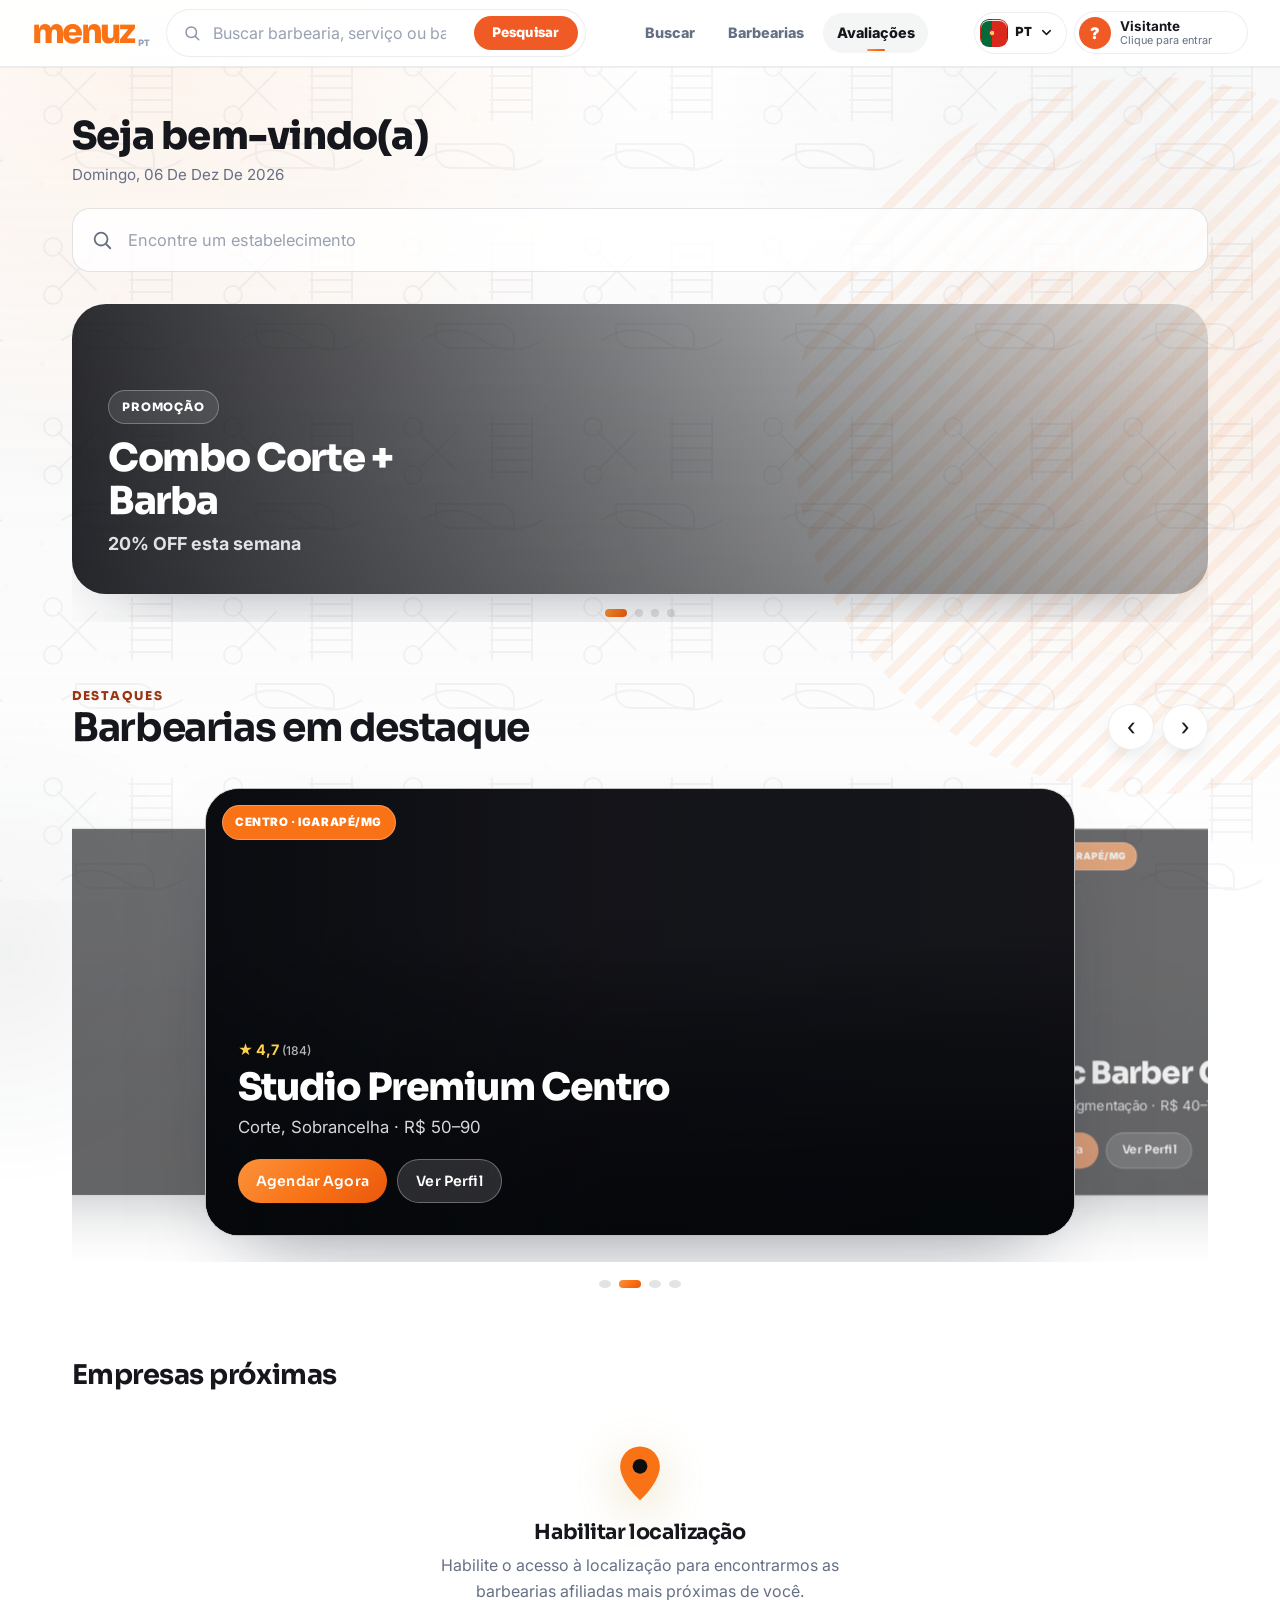
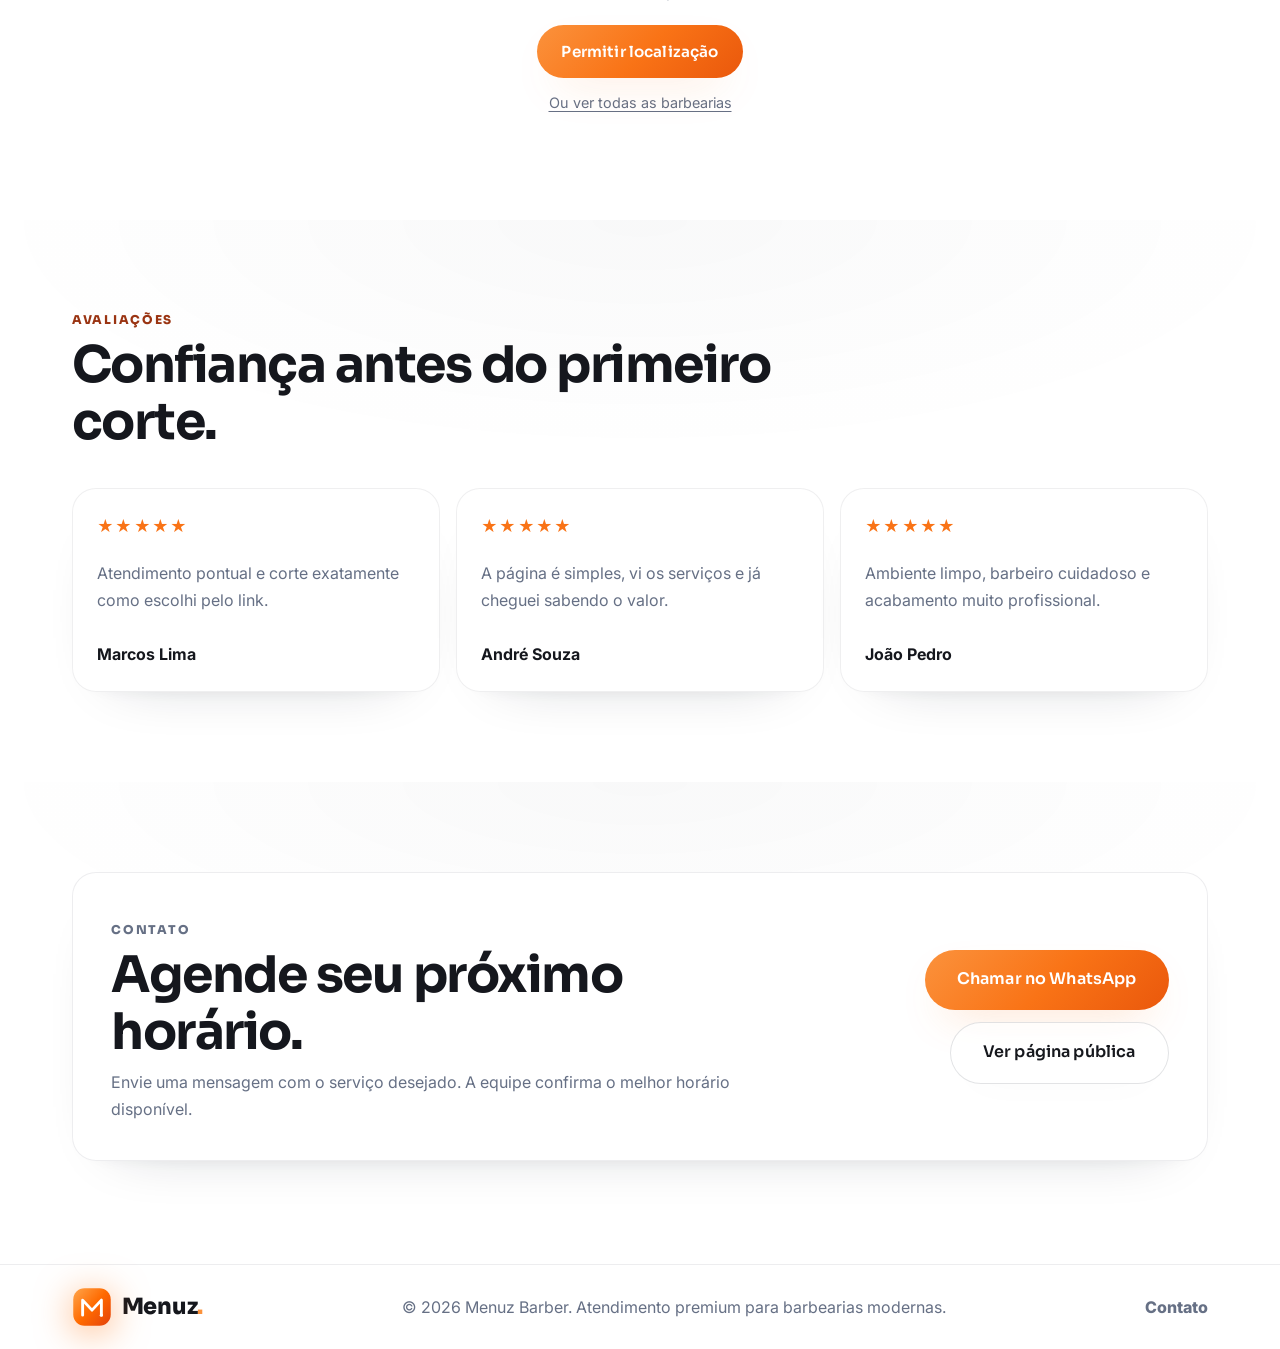
==== index.html @ 0395215e "Remove barber promo slide" ====
<!DOCTYPE html>
<html lang="pt-BR">
<head>
  <meta charset="UTF-8">
  <meta name="viewport" content="width=device-width, initial-scale=1.0">
  <meta name="theme-color" content="#FFFFFF">
  <title>Menuz Barber | Barbearia Premium</title>
  <meta name="description" content="Barbearia premium com agendamento online, serviços masculinos, barbeiros especialistas e atendimento personalizado.">
  <link rel="canonical" href="https://pedrocerqueiracavalcante.github.io/aura-studio-site/">
  <meta property="og:type" content="website">
  <meta property="og:title" content="Menuz Barber | Barbearia Premium">
  <meta property="og:description" content="Agende corte, barba, sobrancelha e pigmentação com uma experiência premium.">
  <meta property="og:image" content="https://pedrocerqueiracavalcante.github.io/aura-studio-site/assets/img/logo.svg">
  <link rel="icon" type="image/svg+xml" href="assets/img/favicon.svg">
  <link rel="apple-touch-icon" href="assets/img/logo.svg">
  <link rel="preconnect" href="https://fonts.googleapis.com">
  <link rel="preconnect" href="https://fonts.gstatic.com" crossorigin>
  <link href="https://fonts.googleapis.com/css2?family=Sora:wght@400;500;600;700;800&family=Inter:wght@400;500;600;700&display=swap" rel="stylesheet">
  <link rel="stylesheet" href="assets/css/styles.css?v=20260728-04">
</head>
<body class="landing-page premium-barber-page">
  <a class="skip-link" href="#main">Ir para o conteúdo</a>

  <header class="site-header premium-header" data-header>
    <div class="container premium-header__inner">
      <a class="ticket-brand" href="#main" aria-label="Menuz">
        <span>menuz</span>
        <small>PT</small>
      </a>

      <form class="ticket-search" role="search" action="encontrar-barbearias.html">
        <label class="sr-only" for="ticketSearch" data-i18n="search.label">Pesquisar</label>
        <svg viewBox="0 0 24 24" aria-hidden="true" focusable="false">
          <path d="m21 21-4.35-4.35"></path>
          <circle cx="11" cy="11" r="7"></circle>
        </svg>
        <input id="ticketSearch" name="q" type="search" placeholder="Buscar barbearia, serviço ou bairro">
        <button type="submit" data-i18n="search.button">Pesquisar</button>
      </form>

      <nav class="nav premium-nav" id="primaryNav" aria-label="Navegação principal">
        <ul class="nav__list">
          <li><a class="nav__link" href="#buscar" data-i18n="app.search">Buscar</a></li>
          <li><a class="nav__link" href="#estabelecimentos">Barbearias</a></li>
          <li><a class="nav__link" href="#avaliacoes" data-i18n="nav.reviews">Avaliações</a></li>
        </ul>
      </nav>

      <div class="premium-header__actions">
        <div class="language-selector" data-language-selector>
          <button class="language-selector__button" type="button" aria-haspopup="true" aria-expanded="false" data-language-trigger data-i18n-aria-label="language.label">
            <span class="language-flag language-flag--pt" data-language-current-flag aria-hidden="true"></span>
            <span class="language-selector__code" data-language-current-code>PT</span>
            <svg viewBox="0 0 20 20" aria-hidden="true" focusable="false">
              <path d="m5 7.5 5 5 5-5"></path>
            </svg>
          </button>
          <div class="language-selector__menu" role="menu" data-language-menu>
            <button type="button" role="menuitemradio" aria-checked="true" data-language-option data-lang="pt">
              <span class="language-flag language-flag--pt" aria-hidden="true"></span>
              <span data-i18n="language.portuguese">Português</span>
            </button>
            <button type="button" role="menuitemradio" aria-checked="false" data-language-option data-lang="en">
              <span class="language-flag language-flag--en" aria-hidden="true"></span>
              <span data-i18n="language.english">English</span>
            </button>
            <button type="button" role="menuitemradio" aria-checked="false" data-language-option data-lang="es">
              <span class="language-flag language-flag--es" aria-hidden="true"></span>
              <span data-i18n="language.spanish">Español</span>
            </button>
            <button type="button" role="menuitemradio" aria-checked="false" data-language-option data-lang="fr">
              <span class="language-flag language-flag--fr" aria-hidden="true"></span>
              <span data-i18n="language.french">Français</span>
            </button>
          </div>
        </div>
        <details class="ticket-user">
          <summary>
            <span class="ticket-help">?</span>
            <span><strong data-i18n="user.guest">Visitante</strong><small data-i18n="user.loginHint">Clique para entrar</small></span>
          </summary>
          <div class="ticket-user__menu">
            <a href="perfil.html">Meu perfil</a>
            <a href="login.html" data-i18n="user.signIn">Entrar</a>
            <a href="login.html?mode=signup" data-i18n="user.signUp">Criar conta</a>
            <a href="barbearia-menuz.html#area" data-i18n="user.schedule">Agendar</a>
          </div>
        </details>
        <button class="nav-toggle" id="navToggle" type="button" aria-label="Abrir menu" aria-expanded="false" aria-controls="primaryNav">
          <span></span><span></span><span></span>
        </button>
      </div>
    </div>
  </header>

  <main id="main">
    <section class="home" id="buscar" aria-labelledby="homeHeroTitle">
      <div class="container">
        <div class="home__welcome" data-reveal>
          <h1 id="homeHeroTitle">Seja bem-vindo(a)</h1>
          <p class="home__date" data-today>—</p>
        </div>

        <form class="home-find" role="search" data-estab-form>
          <svg viewBox="0 0 24 24" aria-hidden="true" focusable="false">
            <path d="m21 21-4.35-4.35"></path>
            <circle cx="11" cy="11" r="7"></circle>
          </svg>
          <label class="sr-only" for="homeSearch">Encontre um estabelecimento</label>
          <input id="homeSearch" name="q" type="search" placeholder="Encontre um estabelecimento" data-estab-search autocomplete="off">
        </form>

        <!-- Carrossel de destaques (auto) -->
        <section class="promo-carousel" data-promo-carousel aria-label="Destaques">
          <ul class="promo-track" data-promo-track>
            <li class="promo-card promo-card--a"><span class="promo-card__tag">Promoção</span><h3>Combo Corte + Barba</h3><p>20% OFF esta semana</p></li>
            <li class="promo-card promo-card--b"><span class="promo-card__tag">Em alta</span><h3>Fades &amp; Undercut</h3><p>Os cortes mais pedidos</p></li>
            <li class="promo-card promo-card--d"><span class="promo-card__tag">Novidade</span><h3>Novas barbearias</h3><p>Recém-chegadas perto de você</p></li>
            <li class="promo-card promo-card--e"><span class="promo-card__tag">Cupom</span><h3>1º corte com desconto</h3><p>Use o app e economize</p></li>
          </ul>
          <div class="promo-dots" data-promo-dots role="tablist" aria-label="Selecionar destaque"></div>
        </section>

        <!-- Carrossel premium de barbearias em destaque (coverflow) -->
        <section class="hs" aria-label="Barbearias em destaque">
          <div class="hs__head">
            <div><p class="premium-eyebrow">Destaques</p><h2>Barbearias em destaque</h2></div>
            <div class="hs__nav">
              <button class="hs-arrow" type="button" data-hs-prev aria-label="Anterior">‹</button>
              <button class="hs-arrow" type="button" data-hs-next aria-label="Próxima">›</button>
            </div>
          </div>
          <div class="hs-stage" data-hs-stage>
            <ul class="hs-track" data-hs-track></ul>
          </div>
          <div class="hs-dots" data-hs-dots role="tablist" aria-label="Selecionar barbearia"></div>
        </section>

        <!-- Empresas próximas + GPS em tempo real -->
        <section class="nearby" id="estabelecimentos" data-nearby aria-labelledby="nearbyTitle">
          <div class="nearby__head" data-reveal>
            <h2 id="nearbyTitle">Empresas próximas</h2>
            <button class="nearby__refresh" type="button" data-geo-enable hidden>Atualizar localização</button>
          </div>

          <!-- Estado inicial: pedir localização -->
          <div class="geo-empty" data-geo-empty>
            <span class="geo-pin" aria-hidden="true">
              <svg viewBox="0 0 24 24" fill="none"><path d="M12 22s7-6.1 7-12a7 7 0 1 0-14 0c0 5.9 7 12 7 12Z" fill="currentColor"/><circle cx="12" cy="10" r="2.6" fill="#0C0E12"/></svg>
            </span>
            <h3>Habilitar localização</h3>
            <p>Habilite o acesso à localização para encontrarmos as barbearias afiliadas mais próximas de você.</p>
            <button class="btn btn--primary" type="button" data-geo-enable>Permitir localização</button>
            <button class="geo-manual" type="button" data-geo-manual>Ou ver todas as barbearias</button>
          </div>

          <!-- Estado carregando (skeleton) -->
          <div class="nearby__grid" data-geo-loading hidden aria-hidden="true">
            <div class="shop-card shop-card--skeleton"></div>
            <div class="shop-card shop-card--skeleton"></div>
            <div class="shop-card shop-card--skeleton"></div>
          </div>

          <!-- Resultados -->
          <div class="nearby__grid" data-geo-results hidden></div>
          <p class="nearby__note" data-geo-note hidden></p>
        </section>
      </div>
    </section>

    <section class="premium-section home-reviews" id="avaliacoes">
      <div class="container">
        <div class="premium-section__head" data-reveal>
          <p class="premium-eyebrow" data-i18n="reviews.eyebrow">Avaliações</p>
          <h2 data-i18n="reviews.title">Confiança antes do primeiro corte.</h2>
        </div>
        <div class="premium-grid premium-grid--three">
          <article class="review-card" data-reveal><span>★★★★★</span><p data-i18n="reviews.card1">Atendimento pontual e corte exatamente como escolhi pelo link.</p><strong>Marcos Lima</strong></article>
          <article class="review-card" data-reveal><span>★★★★★</span><p data-i18n="reviews.card2">A página é simples, vi os serviços e já cheguei sabendo o valor.</p><strong>André Souza</strong></article>
          <article class="review-card" data-reveal><span>★★★★★</span><p data-i18n="reviews.card3">Ambiente limpo, barbeiro cuidadoso e acabamento muito profissional.</p><strong>João Pedro</strong></article>
        </div>
      </div>
    </section>

    <section class="premium-section premium-contact" id="contato">
      <div class="container">
        <div class="contact-panel" data-reveal>
          <div>
            <p class="premium-eyebrow" data-i18n="contact.eyebrow">Contato</p>
            <h2 data-i18n="contact.title">Agende seu próximo horário.</h2>
            <p data-i18n="contact.text">Envie uma mensagem com o serviço desejado. A equipe confirma o melhor horário disponível.</p>
          </div>
          <div class="contact-panel__actions">
            <a class="btn btn--primary btn--lg" href="https://wa.me/5531999999999?text=Olá! Quero agendar um horário na Barbearia Menuz." data-i18n="contact.whatsapp">Chamar no WhatsApp</a>
            <a class="btn btn--ghost btn--lg" href="barbearia-menuz.html" data-i18n="contact.publicPage">Ver página pública</a>
          </div>
        </div>
      </div>
    </section>
  </main>

  <footer class="footer premium-footer">
    <div class="container premium-footer__inner">
      <a class="brand" href="#main" aria-label="Menuz Barber">
        <img class="brand__mark" src="assets/img/logo.svg" alt="" width="40" height="40">
        <span class="brand__name">Menuz<span class="brand__dot">.</span></span>
      </a>
      <p data-i18n="footer.copy">© 2026 Menuz Barber. Atendimento premium para barbearias modernas.</p>
      <div class="premium-footer__links">
        <a href="#contato" data-i18n="nav.contact">Contato</a>
      </div>
    </div>
  </footer>

  <button class="to-top" id="toTop" type="button" aria-label="Voltar ao topo" data-i18n-aria-label="toTop.label">↑</button>
  <script src="assets/js/main.js?v=20260727-07" defer></script>
</body>
</html>
---- assets/css/styles.css ----
/* =====================================================================
   Barbearia Menuz — Design System
   Identidade visual Menuz (laranja & branco) sobre base escura
   Autor: modelo comercial · 100% original
   ===================================================================== */

/* ---------- Design Tokens ---------- */
:root {
  /* Brand — gradiente assinatura Menuz-like */
  --brand-light: #FB923C;
  --brand: #F97316;
  --brand-deep: #EA580C;
  --grad: linear-gradient(135deg, var(--brand-light) 0%, var(--brand) 50%, var(--brand-deep) 100%);
  --grad-soft: linear-gradient(135deg, rgba(249,115,22,.18), rgba(251,146,60,.14));

  /* Superfícies escuras (base neutra quente) */
  --bg:       #FFFFFF;
  --bg-2:     #F8F9FA;
  --premium-bg:
    radial-gradient(circle at top left,
      rgba(255,255,255,1) 0%,
      rgba(252,252,252,.98) 34%,
      rgba(250,250,250,0) 68%),
    radial-gradient(circle at bottom right,
      rgba(245,245,245,.84) 0%,
      rgba(250,250,250,.34) 36%,
      rgba(250,250,250,0) 62%),
    linear-gradient(180deg,
      #FFFFFF 0%,
      #FCFCFC 46%,
      #FAFAFA 100%);
  --surface:  rgba(255,255,255,.82);
  --surface-2:rgba(255,255,255,.96);
  --border:   rgba(16,24,40,.075);
  --border-2: rgba(16,24,40,.12);

  /* Texto */
  --text:  #15171D;
  --muted: #667085;
  --dim:   #98A2B3;

  /* Tipografia */
  --font-display: "Sora", system-ui, sans-serif;
  --font-body: "Inter", system-ui, sans-serif;

  /* Formas */
  --radius-sm: 12px;
  --radius: 18px;
  --radius-lg: 26px;
  --radius-pill: 999px;

  /* Efeitos */
  --shadow: 0 26px 80px -46px rgba(16,24,40,.24);
  --shadow-glow: 0 20px 60px -24px rgba(249,115,22,.34);
  --ring: 0 0 0 1px var(--border);

  /* Layout */
  --container: 1200px;
  --gutter: clamp(1.1rem, 4vw, 2rem);
  --section-y: clamp(4.5rem, 9vw, 8rem);

  --ease: cubic-bezier(.22,.61,.36,1);
}

/* ---------- Reset ---------- */
*, *::before, *::after { box-sizing: border-box; }
* { margin: 0; }
html {
  scroll-behavior: smooth;
  -webkit-text-size-adjust: 100%;
  background: #FAFAFA;
}
body {
  font-family: var(--font-body);
  background: var(--premium-bg);
  background-attachment: fixed;
  color: var(--text);
  line-height: 1.65;
  font-size: 16px;
  -webkit-font-smoothing: antialiased;
  text-rendering: optimizeLegibility;
  overflow-x: hidden;
  isolation: isolate;
}
body.modal-open { overflow: hidden; }
img, svg { display: block; max-width: 100%; }
a { color: inherit; text-decoration: none; }
button { font: inherit; cursor: pointer; border: none; background: none; color: inherit; }
ul { list-style: none; padding: 0; }
input, select, textarea { font: inherit; color: inherit; }
[hidden] { display: none !important; }
h1, h2, h3, h4 { font-family: var(--font-display); line-height: 1.12; font-weight: 700; letter-spacing: -.02em; }

/* Fundo com brilho de gradiente fixo */
body::before {
  content: "";
  position: fixed;
  inset: 0;
  z-index: -2;
  pointer-events: none;
  background:
    radial-gradient(720px 520px at 6% 0%, rgba(255,255,255,.08), transparent 68%),
    radial-gradient(760px 560px at 100% 100%, rgba(16,24,40,.035), transparent 70%),
    linear-gradient(180deg, rgba(255,255,255,.72), rgba(250,250,250,.62));
}
/* Textura sutil de grão */
body::after {
  content: "";
  position: fixed;
  inset: 0;
  z-index: -1;
  pointer-events: none;
  opacity: .62;
  background:
    linear-gradient(180deg, rgba(255,255,255,.42), rgba(250,250,250,.2) 42%, rgba(255,255,255,.36)),
    radial-gradient(900px 420px at 50% -12%, rgba(255,255,255,.07), transparent 76%);
}

/* ---------- Utilidades ---------- */
.container { width: 100%; max-width: var(--container); margin-inline: auto; padding-inline: var(--gutter); }
.section { padding-block: var(--section-y); position: relative; }
.section--alt { background: linear-gradient(180deg, transparent, rgba(255,255,255,.02), transparent); }

.grad-text {
  background: var(--grad);
  -webkit-background-clip: text; background-clip: text;
  color: transparent;
}

.eyebrow {
  display: inline-flex; align-items: center; gap: .55rem;
  font-family: var(--font-display);
  font-size: .8rem; font-weight: 600; letter-spacing: .12em; text-transform: uppercase;
  color: var(--muted);
  padding: .4rem .9rem; border-radius: var(--radius-pill);
  background: var(--surface); border: 1px solid var(--border);
}
.eyebrow__dot { width: 7px; height: 7px; border-radius: 50%; background: var(--grad); box-shadow: 0 0 12px var(--brand); }

.section__head { max-width: 640px; margin: 0 auto clamp(2.5rem, 5vw, 3.5rem); text-align: center; }
.section__head .eyebrow { margin-bottom: 1.1rem; }
.section__title { font-size: clamp(1.9rem, 4.2vw, 3rem); }
.section__sub { color: var(--muted); margin-top: .9rem; font-size: 1.05rem; }
.section__sub em { color: var(--brand-light); font-style: normal; }

/* ---------- Botões ---------- */
.btn {
  --pad-y: .85rem; --pad-x: 1.5rem;
  display: inline-flex; align-items: center; justify-content: center; gap: .55rem;
  padding: var(--pad-y) var(--pad-x);
  border-radius: var(--radius-pill);
  font-family: var(--font-display); font-weight: 600; font-size: .95rem;
  letter-spacing: .01em; white-space: nowrap;
  transition: transform .35s var(--ease), box-shadow .35s var(--ease), background .35s var(--ease), border-color .35s var(--ease);
  position: relative; overflow: hidden;
}
.btn svg { transition: transform .35s var(--ease); }
.btn--primary { background: var(--grad); color: #fff; box-shadow: var(--shadow-glow); background-size: 160% 160%; }
.btn--primary:hover { transform: translateY(-3px); box-shadow: 0 26px 70px -16px rgba(255,106,0,.65); background-position: 100% 0; }
.btn--primary:hover svg { transform: translateX(4px); }
.btn--ghost { background: var(--surface); border: 1px solid var(--border-2); color: var(--text); }
.btn--ghost:hover { transform: translateY(-3px); border-color: var(--brand); background: var(--surface-2); }
.btn--light { background: #fff; color: #16101f; }
.btn--light:hover { transform: translateY(-3px); box-shadow: 0 20px 50px -18px rgba(255,255,255,.35); }
.btn--lg { --pad-y: 1.05rem; --pad-x: 2rem; font-size: 1rem; }
.btn--sm { --pad-y: .6rem; --pad-x: 1.15rem; font-size: .88rem; }
.btn--block { width: 100%; }
.btn:focus-visible { outline: 2px solid var(--brand-light); outline-offset: 3px; }

/* ---------- Skip link ---------- */
.skip-link {
  position: fixed; top: -100px; left: 1rem; z-index: 200;
  background: var(--brand); color: #fff; padding: .7rem 1.2rem; border-radius: var(--radius-sm);
  transition: top .3s var(--ease);
}
.skip-link:focus { top: 1rem; }

/* ---------- Header ---------- */
.site-header {
  position: fixed; inset: 0 0 auto 0; z-index: 100;
  transition: background .4s var(--ease), backdrop-filter .4s var(--ease), box-shadow .4s var(--ease), padding .4s var(--ease);
  padding-block: 1.1rem;
}
.site-header[data-scrolled] {
  background: rgba(255,255,255,.82);
  backdrop-filter: blur(18px) saturate(140%);
  -webkit-backdrop-filter: blur(18px) saturate(140%);
  box-shadow: 0 1px 0 var(--border);
  padding-block: .7rem;
}
.header__inner { display: flex; align-items: center; justify-content: space-between; gap: 1rem; }

.brand { display: inline-flex; align-items: center; gap: .6rem; }
.brand__mark { filter: drop-shadow(0 6px 18px rgba(255,106,0,.5)); }
.brand__name { font-family: var(--font-display); font-weight: 800; font-size: 1.4rem; letter-spacing: -.01em; }
.brand__dot { color: var(--brand-light); }

.nav__list { display: flex; align-items: center; gap: .35rem; }
.nav__link {
  position: relative; padding: .55rem .85rem; border-radius: var(--radius-pill);
  color: var(--muted); font-size: .95rem; font-weight: 500;
  transition: color .3s var(--ease), background .3s var(--ease);
}
.nav__link:hover, .nav__link.is-active { color: var(--text); background: var(--surface); }
.nav__link.is-active::after {
  content: ""; position: absolute; left: 50%; bottom: 2px; transform: translateX(-50%);
  width: 18px; height: 2px; border-radius: 2px; background: var(--grad);
}

.header__actions { display: flex; align-items: center; gap: .8rem; }

.nav-toggle { display: none; width: 44px; height: 44px; border-radius: var(--radius-sm); border: 1px solid var(--border); background: var(--surface); position: relative; }
.nav-toggle span { position: absolute; left: 12px; right: 12px; height: 2px; background: var(--text); border-radius: 2px; transition: transform .35s var(--ease), opacity .25s var(--ease), top .35s var(--ease); }
.nav-toggle span:nth-child(1) { top: 15px; }
.nav-toggle span:nth-child(2) { top: 21px; }
.nav-toggle span:nth-child(3) { top: 27px; }
.nav-toggle[aria-expanded="true"] span:nth-child(1) { top: 21px; transform: rotate(45deg); }
.nav-toggle[aria-expanded="true"] span:nth-child(2) { opacity: 0; }
.nav-toggle[aria-expanded="true"] span:nth-child(3) { top: 21px; transform: rotate(-45deg); }

.sr-only {
  position: absolute;
  width: 1px;
  height: 1px;
  padding: 0;
  margin: -1px;
  overflow: hidden;
  clip: rect(0, 0, 0, 0);
  white-space: nowrap;
  border: 0;
}

/* ---------- Header com busca Menuz ---------- */
.menuz-search-header {
  padding-block: .75rem;
}
.menuz-search-header[data-scrolled] {
  padding-block: .55rem;
}
.menuz-search-header .container {
  max-width: 1540px;
}
.menuz-header__inner {
  display: grid;
  grid-template-columns: auto minmax(320px, 560px) auto;
  align-items: center;
  gap: .85rem;
}
.menuz-search-header .brand {
  min-width: max-content;
}
.menuz-mobile-nav {
  display: none;
}
.menuz-search {
  min-width: 0;
  display: grid;
  grid-template-columns: auto minmax(0, 1fr) auto;
  align-items: center;
  gap: .6rem;
  height: 48px;
  border: 1px solid rgba(16,24,40,.10);
  border-radius: 999px;
  background: rgba(255,255,255,.82);
  box-shadow: 0 18px 50px -36px rgba(16,24,40,.34);
  padding: .35rem .35rem .35rem 1rem;
  backdrop-filter: blur(14px);
}
.menuz-search__icon {
  color: var(--muted);
  display: grid;
  place-items: center;
}
.menuz-search__icon svg,
.menuz-icon-btn svg {
  width: 18px;
  height: 18px;
  fill: none;
  stroke: currentColor;
  stroke-width: 2;
  stroke-linecap: round;
  stroke-linejoin: round;
}
.menuz-search input {
  min-width: 0;
  width: 100%;
  border: 0;
  outline: 0;
  background: transparent;
  color: var(--text);
}
.menuz-search input::placeholder {
  color: rgba(102,112,133,.76);
}
.menuz-search button {
  height: 36px;
  border-radius: 999px;
  background: var(--grad);
  color: #fff;
  font-family: var(--font-display);
  font-size: .82rem;
  font-weight: 800;
  padding-inline: 1.15rem;
  box-shadow: 0 12px 30px -16px rgba(255,106,0,.9);
}
.menuz-search button:hover {
  transform: translateY(-1px);
}
.menuz-userbar {
  justify-self: end;
  display: flex;
  align-items: center;
  gap: .55rem;
  min-width: 0;
}
.menuz-icon-btn,
.menuz-lang {
  width: 42px;
  height: 42px;
  display: grid;
  place-items: center;
  flex: none;
  border: 1px solid rgba(16,24,40,.10);
  border-radius: 50%;
  background: rgba(255,255,255,.80);
  color: var(--text);
  transition: transform .25s var(--ease), border-color .25s var(--ease), background .25s var(--ease);
}
.menuz-icon-btn:hover,
.menuz-lang:hover {
  transform: translateY(-2px);
  border-color: rgba(255,106,0,.55);
  background: rgba(255,106,0,.14);
}
.menuz-lang {
  width: auto;
  border-radius: 999px;
  color: var(--brand-light);
  font-family: var(--font-display);
  font-size: .82rem;
  font-weight: 800;
  padding-inline: .85rem;
}
.menuz-auth {
  display: flex;
  align-items: center;
  gap: .45rem;
}
.menuz-user-menu {
  position: relative;
}
.menuz-user-menu summary {
  display: flex;
  align-items: center;
  gap: .65rem;
  min-width: 176px;
  border: 1px solid rgba(16,24,40,.10);
  border-radius: 999px;
  background: rgba(255,255,255,.84);
  padding: .35rem .75rem .35rem .35rem;
  cursor: pointer;
  list-style: none;
}
.menuz-user-menu summary::-webkit-details-marker {
  display: none;
}
.menuz-avatar {
  width: 34px;
  height: 34px;
  display: grid;
  place-items: center;
  flex: none;
  border-radius: 50%;
  background: var(--grad);
  color: #fff;
  font-family: var(--font-display);
  font-weight: 800;
}
.menuz-user-menu strong,
.menuz-user-menu small {
  display: block;
  line-height: 1.15;
}
.menuz-user-menu strong {
  font-size: .88rem;
}
.menuz-user-menu small {
  color: var(--muted);
  font-size: .72rem;
}
.menuz-user-dropdown {
  position: absolute;
  top: calc(100% + .6rem);
  right: 0;
  z-index: 120;
  display: grid;
  min-width: 220px;
  border: 1px solid var(--border);
  border-radius: 14px;
  background: rgba(255,255,255,.96);
  box-shadow: var(--shadow);
  padding: .55rem;
  backdrop-filter: blur(16px);
}
.menuz-user-dropdown a {
  border-radius: 9px;
  color: var(--muted);
  font-weight: 800;
  padding: .75rem .85rem;
}
.menuz-user-dropdown a:hover {
  background: rgba(255,106,0,.16);
  color: var(--text);
}

/* ---------- Hero ---------- */
.hero { position: relative; padding-top: clamp(8rem, 16vh, 11rem); padding-bottom: clamp(4rem, 8vw, 7rem); overflow: hidden; }
.hero__inner { display: grid; grid-template-columns: 1fr; gap: clamp(2.4rem, 5vw, 3.4rem); align-items: start; }

.hero__bg { position: absolute; inset: 0; z-index: 0; pointer-events: none; }
.blob { display: none; position: absolute; border-radius: 50%; filter: blur(70px); opacity: .55; }
.blob--1 { width: 420px; height: 420px; background: var(--brand); top: -80px; left: -60px; }
.blob--2 { width: 360px; height: 360px; background: var(--brand-light); top: 20%; right: -80px; animation-delay: -4s; }
.blob--3 { width: 300px; height: 300px; background: var(--brand-deep); bottom: -100px; left: 30%; animation-delay: -8s; }
.grid-glow {
  display: none;
  position: absolute; inset: 0;
  background-image: linear-gradient(var(--border) 1px, transparent 1px), linear-gradient(90deg, var(--border) 1px, transparent 1px);
  background-size: 54px 54px;
  mask-image: radial-gradient(60% 55% at 50% 40%, #000, transparent 75%);
  -webkit-mask-image: radial-gradient(60% 55% at 50% 40%, #000, transparent 75%);
  opacity: .5;
}
@keyframes float { 0%,100% { transform: translate(0,0) scale(1); } 50% { transform: translate(20px,-30px) scale(1.08); } }

.hero__content { position: relative; z-index: 1; max-width: 860px; }
.hero__content .eyebrow { margin-bottom: 1.4rem; }
.hero__title { font-size: clamp(2.6rem, 6vw, 4.4rem); font-weight: 800; letter-spacing: -.03em; }
.hero__lead { color: var(--muted); font-size: clamp(1.02rem, 2vw, 1.18rem); max-width: 46ch; margin-top: 1.3rem; }
.hero__cta { display: flex; flex-wrap: wrap; gap: 1rem; margin-top: 2rem; }

.hero__stats { display: flex; flex-wrap: wrap; gap: clamp(1.5rem, 4vw, 2.8rem); margin-top: 2.6rem; padding-top: 2rem; border-top: 1px solid var(--border); }
.stat__num { font-family: var(--font-display); font-size: clamp(1.6rem, 3vw, 2.1rem); font-weight: 700; }
.stat__label { color: var(--muted); font-size: .85rem; margin-top: .15rem; }

/* Glass cards / booking mockup */
.hero__visual { position: relative; z-index: 1; width: 100%; }

/* ---------- Perfil publico da barbearia ---------- */
.profile-hero {
  padding-top: clamp(7rem, 12vh, 9rem);
  padding-bottom: clamp(2.8rem, 7vw, 5rem);
}
.profile-hero .blob { display: none; }
.profile-shell {
  position: relative;
  z-index: 1;
  display: grid;
  grid-template-columns: minmax(0, 1fr) minmax(320px, 400px);
  gap: clamp(1.4rem, 3vw, 2.2rem);
  align-items: start;
}
.profile-main { min-width: 0; }
.profile-top {
  display: flex;
  align-items: center;
  justify-content: space-between;
  gap: 1rem;
  margin-bottom: 1.35rem;
}
.profile-brand { display: flex; align-items: center; gap: 1rem; min-width: 0; }
.profile-logo {
  width: 64px;
  height: 64px;
  border-radius: 50%;
  border: 2px solid rgba(255,106,0,.65);
  padding: .35rem;
  background: #191514;
  box-shadow: 0 12px 34px -14px rgba(255,106,0,.8);
}
.profile-kicker {
  color: var(--brand-light);
  font-family: var(--font-display);
  font-size: .78rem;
  font-weight: 700;
  letter-spacing: .08em;
  text-transform: uppercase;
  margin-bottom: .2rem;
}
.profile-title {
  font-size: clamp(1.75rem, 4vw, 2.45rem);
  letter-spacing: 0;
}
.profile-rating { display: flex; align-items: center; gap: .45rem; color: var(--text); line-height: 1.2; }
.profile-rating span { color: #FFC247; }
.profile-rating small { color: var(--muted); font-size: .9rem; }
.profile-actions { display: flex; align-items: center; gap: .75rem; flex-wrap: wrap; justify-content: flex-end; }
.icon-btn {
  width: 48px;
  height: 48px;
  display: grid;
  place-items: center;
  border-radius: 50%;
  border: 1px solid var(--border);
  background: #1c1b1f;
  color: #ff4b46;
  transition: transform .3s var(--ease), border-color .3s var(--ease), background .3s var(--ease);
}
.icon-btn:hover { transform: translateY(-2px); border-color: var(--brand); background: rgba(255,106,0,.12); }
.icon-btn[data-share] { color: var(--text); }

.profile-gallery {
  display: grid;
  grid-template-columns: minmax(0, 2fr) minmax(180px, 1fr);
  grid-template-rows: repeat(3, minmax(130px, 1fr));
  gap: .65rem;
  min-height: clamp(360px, 46vw, 520px);
}
.profile-photo,
.studio-shot {
  position: relative;
  overflow: hidden;
  border-radius: 8px;
  border: 1px solid rgba(255,255,255,.12);
  background-size: cover;
  background-position: center;
  text-align: left;
  isolation: isolate;
}
.profile-photo::before,
.studio-shot::before,
.barber-card__photo::before,
.product-card__photo::before {
  content: "";
  position: absolute;
  inset: 0;
  z-index: 0;
  background: linear-gradient(180deg, rgba(0,0,0,.02) 35%, rgba(0,0,0,.78));
}
.profile-photo:hover,
.studio-shot:hover { filter: brightness(1.08); }
.profile-photo--large { grid-row: 1 / span 3; }
.profile-photo span,
.profile-photo strong,
.studio-shot span {
  position: absolute;
  z-index: 1;
  left: 1rem;
  bottom: .9rem;
  font-family: var(--font-display);
  font-weight: 700;
  color: #fff;
  text-shadow: 0 2px 14px rgba(0,0,0,.8);
}
.profile-photo strong { bottom: 2.1rem; font-size: 1.2rem; }
.profile-tabs {
  display: flex;
  gap: 1.4rem;
  overflow-x: auto;
  border-bottom: 1px solid var(--border-2);
  margin-top: 1.25rem;
  scrollbar-width: none;
}
.profile-tabs::-webkit-scrollbar { display: none; }
.profile-tabs a {
  flex: none;
  color: var(--muted);
  font-family: var(--font-display);
  font-size: .92rem;
  font-weight: 700;
  padding: .85rem 0 .75rem;
  border-bottom: 2px solid transparent;
}
.profile-tabs a:hover,
.profile-tabs a.is-active { color: var(--text); border-color: var(--brand); }
.quick-guide {
  display: grid;
  grid-template-columns: repeat(3, 1fr);
  gap: 1rem;
  margin-top: 1.8rem;
}
.quick-guide article {
  min-height: 132px;
  padding: 1rem;
  border-radius: 8px;
  border: 1px solid var(--border);
  background: rgba(255,255,255,.035);
}
.quick-guide span {
  width: 30px;
  height: 30px;
  display: grid;
  place-items: center;
  border-radius: 50%;
  background: var(--grad);
  font-family: var(--font-display);
  font-weight: 800;
  margin-bottom: .75rem;
}
.quick-guide strong { display: block; font-family: var(--font-display); margin-bottom: .25rem; }
.quick-guide p { color: var(--muted); font-size: .9rem; line-height: 1.45; }

.profile-sidebar {
  position: sticky;
  top: 96px;
  border: 1px solid rgba(255,255,255,.13);
  border-radius: 22px;
  background: #19191d;
  box-shadow: var(--shadow);
  padding: 1.15rem;
}
.side-block { padding: 1.25rem 0; border-bottom: 1px solid var(--border); }
.side-block:first-child { padding-top: .45rem; }
.side-block:last-child { border-bottom: 0; padding-bottom: .35rem; }
.side-title { display: flex; align-items: flex-start; justify-content: space-between; gap: 1rem; }
.side-block h2 { font-size: 1rem; letter-spacing: 0; margin-bottom: .75rem; }
.side-block p,
.side-block a { color: #c9c4d4; font-size: .9rem; line-height: 1.55; }
.map-btn {
  width: 44px;
  height: 44px;
  display: grid;
  place-items: center;
  border-radius: 50%;
  border: 1px solid rgba(255,255,255,.8);
  color: #fff;
}
.hours-list { display: grid; gap: .75rem; }
.hours-list li { display: flex; justify-content: space-between; gap: 1rem; color: #c9c4d4; font-size: .88rem; }
.hours-list strong { color: #fff; font-weight: 500; }
.hours-list li.is-today span::after {
  content: "Hoje";
  display: inline-flex;
  margin-left: .55rem;
  padding: .12rem .45rem;
  border-radius: 999px;
  background: rgba(31,167,93,.28);
  color: #62e0a1;
  font-size: .72rem;
  font-weight: 700;
}
.pill-list { display: flex; flex-wrap: wrap; gap: .65rem; }
.pill-list span {
  padding: .48rem .75rem;
  border-radius: 999px;
  background: rgba(255,255,255,.07);
  color: #d7d1dc;
  font-size: .86rem;
}
.social-round { display: flex; gap: .75rem; }
.social-round a {
  width: 46px;
  height: 46px;
  display: grid;
  place-items: center;
  border-radius: 50%;
  background: rgba(255,255,255,.07);
  color: #fff;
  border: 1px solid transparent;
}
.social-round a:hover { border-color: var(--brand); background: rgba(255,106,0,.16); }

/* =====================================================================
   Fluxo simplificado: landing -> login -> dashboard -> link publico
   ===================================================================== */
.minimal-page {
  min-height: 100vh;
  background: var(--premium-bg);
  background-attachment: fixed;
}
.minimal-landing,
.login-page {
  min-height: 100vh;
  display: grid;
  place-items: center;
  padding: clamp(1.25rem, 4vw, 2rem);
}
.minimal-card,
.login-box {
  width: min(100%, 620px);
  text-align: center;
}
.minimal-logo {
  width: 84px;
  height: 84px;
  margin-inline: auto;
  filter: drop-shadow(0 18px 34px rgba(255,106,0,.45));
}
.minimal-kicker {
  color: var(--brand-light);
  font-family: var(--font-display);
  font-size: .82rem;
  font-weight: 800;
  letter-spacing: .12em;
  text-transform: uppercase;
}
.minimal-card .minimal-kicker { margin-top: 1.2rem; }
.minimal-card h1,
.login-box h1 {
  font-size: clamp(2.4rem, 7vw, 5rem);
  letter-spacing: 0;
  margin-top: .45rem;
}
.minimal-sub {
  max-width: 560px;
  color: var(--muted);
  font-size: clamp(1rem, 2vw, 1.18rem);
  margin: 1rem auto 0;
}
.minimal-actions {
  display: flex;
  justify-content: center;
  flex-wrap: wrap;
  gap: .85rem;
  margin-top: 2rem;
}
.login-brand {
  position: fixed;
  top: 1.2rem;
  left: 1.2rem;
  display: inline-flex;
  align-items: center;
  gap: .6rem;
  font-family: var(--font-display);
  font-weight: 800;
}
.login-brand img { width: 46px; height: 46px; }
.login-box {
  max-width: 460px;
  padding: clamp(1.4rem, 4vw, 2rem);
  border: 1px solid var(--border);
  border-radius: 14px;
  background: rgba(255,255,255,.04);
  box-shadow: var(--shadow);
}
.login-box h1 { font-size: clamp(2rem, 5vw, 3rem); }
.clean-login-form {
  display: grid;
  gap: .75rem;
  margin-top: 1.5rem;
  text-align: left;
}
.clean-login-form label,
.dash-editor-card label {
  color: var(--muted);
  font-family: var(--font-display);
  font-size: .84rem;
  font-weight: 700;
}
.clean-login-form input,
.dash-editor-card input {
  width: 100%;
  border: 1px solid var(--border);
  border-radius: 8px;
  background: rgba(0,0,0,.24);
  color: #fff;
  padding: .9rem 1rem;
}
.login-help {
  display: inline-flex;
  color: var(--muted);
  font-weight: 700;
  margin-top: 1rem;
}
.login-help:hover { color: var(--brand-light); }

/* =====================================================================
   Landing Page comercial da Menuz
   ===================================================================== */
.landing-page {
  min-height: 100vh;
  background: var(--premium-bg);
  background-attachment: fixed;
}
.lp-header .header__actions { gap: .55rem; }
.lp-header .nav__link { white-space: nowrap; }
.lp-hero {
  position: relative;
  overflow: hidden;
  padding: clamp(6.2rem, 11vw, 8rem) 0 clamp(4rem, 8vw, 6rem);
}
.lp-hero__bg {
  position: absolute;
  inset: 0;
  pointer-events: none;
  background-image:
    linear-gradient(rgba(16,24,40,.035) 1px, transparent 1px),
    linear-gradient(90deg, rgba(16,24,40,.035) 1px, transparent 1px);
  background-size: 56px 56px;
  mask-image: linear-gradient(180deg, #000, transparent 88%);
  -webkit-mask-image: linear-gradient(180deg, #000, transparent 88%);
}
.lp-hero__grid {
  position: relative;
  z-index: 1;
  display: grid;
  grid-template-columns: minmax(0, .95fr) minmax(420px, 1.05fr);
  gap: clamp(2rem, 5vw, 4rem);
  align-items: center;
}
.lp-hero__copy h1 {
  max-width: 780px;
  margin-top: 1.15rem;
  font-size: clamp(2.45rem, 4.85vw, 4rem);
  font-weight: 800;
  letter-spacing: 0;
}
.lp-hero__copy > p:not(.eyebrow) {
  max-width: 620px;
  margin-top: .9rem;
  color: var(--muted);
  font-size: clamp(1.02rem, 2vw, 1.2rem);
}
.lp-actions {
  display: flex;
  flex-wrap: wrap;
  gap: .85rem;
  margin-top: 1.35rem;
}
.lp-proof {
  display: grid;
  grid-template-columns: repeat(3, minmax(0, 1fr));
  gap: .75rem;
  max-width: 640px;
  margin-top: 2rem;
}
.lp-proof article {
  border: 1px solid var(--border);
  border-radius: 12px;
  background: rgba(255,255,255,.74);
  padding: .9rem;
}
.lp-proof strong {
  display: block;
  font-family: var(--font-display);
  font-size: 1.15rem;
}
.lp-proof span,
.lp-dashboard-card small,
.lp-dashboard-card span,
.lp-booking-row span,
.lp-preview-list span { color: var(--muted); }
.lp-hero__visual { min-width: 0; }
.lp-dashboard-card {
  position: relative;
  border: 1px solid var(--border-2);
  border-radius: 18px;
  background: linear-gradient(160deg, rgba(255,255,255,.96), rgba(248,249,250,.78));
  box-shadow: var(--shadow);
  padding: clamp(1rem, 3vw, 1.35rem);
  overflow: hidden;
}
.lp-dashboard-card::before {
  content: "";
  position: absolute;
  inset: 0;
  background: linear-gradient(135deg, rgba(255,106,0,.18), transparent 42%);
  pointer-events: none;
}
.lp-dashboard-card > * { position: relative; z-index: 1; }
.lp-window-bar {
  display: flex;
  gap: .45rem;
  margin-bottom: 1rem;
}
.lp-window-bar span {
  width: 10px;
  height: 10px;
  border-radius: 50%;
  background: rgba(16,24,40,.16);
}
.lp-window-bar span:first-child { background: var(--brand); }
.lp-dashboard-top,
.lp-booking-row,
.lp-preview-stack {
  display: flex;
  align-items: center;
  justify-content: space-between;
  gap: 1rem;
}
.lp-dashboard-top strong,
.lp-preview-list strong,
.lp-booking-row strong { display: block; font-family: var(--font-display); }
.lp-dashboard-grid {
  display: grid;
  grid-template-columns: repeat(3, 1fr);
  gap: .75rem;
  margin-top: 1rem;
}
.lp-dashboard-grid article {
  border: 1px solid var(--border);
  border-radius: 12px;
  background: rgba(255,255,255,.76);
  padding: 1rem;
}
.lp-dashboard-grid strong {
  display: block;
  margin-top: .25rem;
  font-family: var(--font-display);
  font-size: 1.7rem;
}
.lp-booking-row {
  margin-top: 1rem;
  border: 1px solid rgba(255,106,0,.28);
  border-radius: 14px;
  background: rgba(255,106,0,.1);
  padding: .9rem;
}
.lp-booking-row em {
  flex: none;
  border-radius: 999px;
  background: var(--grad);
  color: #fff;
  font-style: normal;
  font-weight: 800;
  padding: .5rem .75rem;
}
.lp-preview-stack {
  align-items: stretch;
  margin-top: 1rem;
}
.lp-preview-photo {
  min-height: 210px;
  flex: 1.1;
  position: relative;
  border-radius: 14px;
  border: 1px solid var(--border);
  background-size: cover;
  background-position: center;
  overflow: hidden;
}
.lp-preview-photo span {
  position: absolute;
  left: 1rem;
  bottom: .9rem;
  font-family: var(--font-display);
  font-weight: 800;
}
.lp-preview-list {
  flex: .9;
  display: grid;
  align-content: center;
  gap: .55rem;
  border: 1px solid var(--border);
  border-radius: 14px;
  background: rgba(255,255,255,.78);
  padding: 1rem;
}
.lp-preview-list a,
.lp-demo__copy a { width: fit-content; }
.lp-preview-list a {
  color: var(--brand-light);
  font-weight: 800;
}
.lp-section { overflow: hidden; }
.lp-steps,
.lp-benefits,
.lp-testimonials {
  display: grid;
  grid-template-columns: repeat(3, minmax(0, 1fr));
  gap: 1rem;
}
.lp-steps article,
.lp-benefits article,
.lp-testimonials article,
.lp-demo-card {
  border: 1px solid var(--border);
  border-radius: 14px;
  background: rgba(255,255,255,.78);
  box-shadow: 0 18px 52px -34px rgba(16,24,40,.34);
}
.lp-steps article,
.lp-benefits article,
.lp-testimonials article { padding: 1.1rem; }
.lp-steps span,
.lp-benefits span:not(.lp-person span),
.lp-demo-mini span {
  width: 44px;
  height: 44px;
  display: grid;
  place-items: center;
  border-radius: 12px;
  background: var(--grad);
  color: #fff;
  font-family: var(--font-display);
  font-weight: 800;
}
.lp-steps strong,
.lp-benefits strong {
  display: block;
  margin-top: .9rem;
  font-family: var(--font-display);
  font-size: 1.06rem;
}
.lp-steps p,
.lp-benefits p,
.lp-testimonials blockquote,
.lp-demo-card span { color: var(--muted); margin-top: .45rem; }
.lp-demo {
  display: grid;
  grid-template-columns: minmax(0, .78fr) minmax(0, 1.22fr);
  gap: clamp(1.4rem, 4vw, 2.8rem);
  align-items: start;
}
.lp-demo__copy {
  position: sticky;
  top: 110px;
}
.lp-demo__grid {
  display: grid;
  grid-template-columns: repeat(2, minmax(0, 1fr));
  gap: 1rem;
}
.lp-demo-card {
  display: grid;
  gap: .55rem;
  padding: 1rem;
}
.lp-demo-card--wide { grid-column: 1 / -1; }
.lp-demo-shot {
  min-height: 220px;
  border-radius: 10px;
  background-size: cover;
  background-position: center;
}
.lp-demo-mini {
  min-height: 150px;
  display: grid;
  place-items: center;
  text-align: center;
  border: 1px solid var(--border);
  border-radius: 10px;
  background:
    linear-gradient(135deg, rgba(255,106,0,.16), transparent),
    rgba(255,255,255,.82);
}
.lp-demo-mini span {
  width: 62px;
  height: 62px;
  border-radius: 18px;
  font-size: 1.45rem;
}
.lp-demo-mini small {
  display: block;
  color: var(--muted);
  font-weight: 800;
}
.lp-demo-card strong {
  font-family: var(--font-display);
  font-size: 1.08rem;
}
.lp-features {
  display: grid;
  grid-template-columns: repeat(4, minmax(0, 1fr));
  gap: .75rem;
}
.lp-features span {
  border: 1px solid var(--border);
  border-radius: 999px;
  background: rgba(255,255,255,.78);
  color: var(--text);
  font-weight: 800;
  padding: .8rem 1rem;
  text-align: center;
}
.lp-testimonials article {
  display: grid;
  gap: .8rem;
}
.lp-person {
  display: flex;
  align-items: center;
  gap: .8rem;
}
.lp-person > span {
  width: 48px;
  height: 48px;
  display: grid;
  place-items: center;
  flex: none;
  border-radius: 50%;
  background: var(--grad);
  color: #fff;
  font-family: var(--font-display);
  font-weight: 800;
}
.lp-person strong,
.lp-person small { display: block; }
.lp-person small { color: var(--muted); }
.lp-testimonials blockquote { margin: 0; }
.lp-final-cta {
  padding: clamp(3.5rem, 8vw, 6rem) 0;
}
.lp-final-cta__inner {
  overflow: hidden;
  border-radius: 18px;
  background:
    linear-gradient(135deg, rgba(255,255,255,.22), transparent 34%),
    var(--grad);
  color: #fff;
  box-shadow: var(--shadow-glow);
  padding: clamp(2rem, 6vw, 4rem);
  text-align: center;
}
.lp-final-cta__inner .eyebrow {
  color: #fff;
  background: rgba(255,255,255,.14);
  border-color: rgba(255,255,255,.24);
}
.lp-final-cta__inner h2 {
  max-width: 760px;
  margin: .9rem auto 0;
  font-size: clamp(2rem, 5vw, 3.4rem);
}
.lp-final-cta__inner p:not(.eyebrow) {
  max-width: 680px;
  margin: 1rem auto 0;
  color: rgba(255,255,255,.88);
}
.lp-final-cta__inner .lp-actions { justify-content: center; }

.dashboard-page,
.public-page {
  min-height: 100vh;
  background: var(--premium-bg);
  background-attachment: fixed;
}
.dash-sidebar {
  position: fixed;
  inset: 0 auto 0 0;
  width: 250px;
  display: grid;
  align-content: start;
  gap: 1.4rem;
  padding: 1.1rem;
  border-right: 1px solid var(--border);
  background: #101014;
}
.dash-brand {
  display: inline-flex;
  align-items: center;
  gap: .65rem;
  font-family: var(--font-display);
  font-weight: 800;
  font-size: 1.2rem;
}
.dash-sidebar nav { display: grid; gap: .35rem; }
.dash-sidebar nav a {
  padding: .8rem .85rem;
  border-radius: 8px;
  color: var(--muted);
  font-weight: 800;
}
.dash-sidebar nav a:hover,
.dash-sidebar nav a.is-active {
  color: #fff;
  background: var(--grad);
}
.dash-main {
  width: min(calc(100% - 250px), 1280px);
  margin-left: 250px;
  padding: clamp(1rem, 3vw, 2rem);
}
.dash-top,
.preview-head,
.public-head {
  display: flex;
  justify-content: space-between;
  align-items: center;
  gap: 1rem;
}
.dash-top h1 {
  max-width: 760px;
  font-size: clamp(2rem, 4.4vw, 4rem);
  letter-spacing: 0;
}
.public-link-card,
.dashboard-preview,
.dash-editor-card {
  border: 1px solid var(--border);
  border-radius: 12px;
  background: rgba(255,255,255,.045);
  box-shadow: var(--shadow);
}
.public-link-card {
  display: flex;
  justify-content: space-between;
  align-items: center;
  gap: 1rem;
  margin-top: 1.4rem;
  padding: 1rem;
}
.public-link-card span { color: var(--muted); display: block; font-size: .85rem; }
.public-link-card strong { font-family: var(--font-display); overflow-wrap: anywhere; }
.publish-flow {
  display: grid;
  grid-template-columns: repeat(4, 1fr);
  gap: .8rem;
  margin-top: 1rem;
}
.publish-flow article,
.booking-steps article {
  border: 1px solid var(--border);
  border-radius: 10px;
  background: rgba(255,255,255,.045);
  padding: 1rem;
}
.publish-flow span,
.booking-steps span {
  width: 30px;
  height: 30px;
  display: grid;
  place-items: center;
  border-radius: 50%;
  background: rgba(255,255,255,.1);
  color: #fff;
  font-family: var(--font-display);
  font-weight: 800;
  margin-bottom: .65rem;
}
.publish-flow .is-done span,
.booking-steps span { background: var(--grad); }
.publish-flow strong,
.publish-flow small,
.booking-steps strong { display: block; }
.publish-flow small { color: var(--muted); margin-top: .2rem; line-height: 1.4; }
.tenant-overview {
  display: grid;
  grid-template-columns: repeat(3, minmax(0, 1fr));
  gap: .8rem;
  margin-top: 1rem;
}
.tenant-overview article {
  border: 1px solid var(--border);
  border-radius: 10px;
  background: rgba(255,255,255,.74);
  box-shadow: 0 24px 56px -50px rgba(15,23,42,.46);
  padding: 1rem;
}
.tenant-overview span,
.tenant-overview small {
  display: block;
  color: var(--muted);
}
.tenant-overview strong {
  display: block;
  font-family: var(--font-display);
  margin-block: .25rem;
  overflow-wrap: anywhere;
}
.appointments-panel { margin-top: 1rem; }
.appointments-head,
.message-preview > div {
  display: flex;
  justify-content: space-between;
  align-items: flex-start;
  gap: 1rem;
}
.appointment-stats {
  display: grid;
  grid-template-columns: repeat(3, 1fr);
  gap: .75rem;
  margin-top: 1rem;
}
.appointment-stats article {
  border: 1px solid var(--border);
  border-radius: 10px;
  background: rgba(0,0,0,.22);
  padding: .9rem;
}
.appointment-stats strong {
  display: block;
  font-family: var(--font-display);
  font-size: 1.7rem;
}
.appointment-stats span,
.message-preview span { color: var(--muted); }
.appointments-filters {
  display: grid;
  grid-template-columns: 1.3fr .85fr .85fr;
  gap: .8rem;
  margin-top: 1rem;
}
.appointment-list {
  display: grid;
  gap: .8rem;
  margin-top: 1rem;
}
.appointment-card {
  display: grid;
  grid-template-columns: minmax(0, 1fr) auto;
  gap: 1rem;
  border: 1px solid var(--border);
  border-radius: 12px;
  background: rgba(0,0,0,.2);
  padding: 1rem;
}
.appointment-card h3 {
  font-size: 1.1rem;
  margin-top: .45rem;
}
.appointment-card p { color: var(--muted); margin-top: .15rem; }
.appointment-card dl {
  display: grid;
  grid-template-columns: repeat(3, minmax(0, 1fr));
  gap: .65rem;
  margin-top: .8rem;
}
.appointment-card dt {
  color: var(--muted);
  font-size: .75rem;
  font-weight: 700;
}
.appointment-card dd {
  color: #fff;
  font-weight: 800;
}
.appointment-card__actions {
  display: flex;
  flex-direction: column;
  align-items: stretch;
  gap: .5rem;
  min-width: 150px;
}
.appointment-card__actions small {
  color: var(--muted);
  max-width: 220px;
}
.status-pill {
  display: inline-flex;
  width: fit-content;
  border-radius: 999px;
  padding: .35rem .6rem;
  background: rgba(255,255,255,.08);
  color: #fff;
  font-size: .75rem;
  font-weight: 800;
}
.status-pill--pending { background: rgba(255,106,0,.2); color: #ffbf8a; }
.status-pill--confirmed { background: rgba(52,230,160,.14); color: #8df6c8; }
.status-pill--cancelled { background: rgba(255,74,74,.15); color: #ffb0b0; }
.status-pill--finished { background: rgba(255,255,255,.1); color: var(--muted); }
.status-pill--rescheduled { background: rgba(90,160,255,.15); color: #b9d6ff; }
.message-preview {
  display: grid;
  gap: .8rem;
  border: 1px solid rgba(255,106,0,.35);
  border-radius: 12px;
  background: rgba(255,106,0,.1);
  margin-top: 1rem;
  padding: 1rem;
}
.message-preview[hidden] { display: none; }
.message-preview pre {
  white-space: pre-wrap;
  overflow-x: auto;
  border-radius: 10px;
  background: rgba(0,0,0,.34);
  color: #fff;
  padding: 1rem;
  font-family: var(--font-body);
  line-height: 1.6;
}
.empty-state {
  border: 1px dashed var(--border);
  border-radius: 10px;
  color: var(--muted);
  padding: 1rem;
  text-align: center;
}
.dash-grid {
  display: grid;
  grid-template-columns: repeat(2, minmax(0, 1fr));
  gap: 1rem;
  margin-top: 1rem;
}
.dash-editor-card {
  display: grid;
  align-content: start;
  gap: .75rem;
  padding: 1rem;
}
.dash-editor-card textarea {
  width: 100%;
  border: 1px solid var(--border);
  border-radius: 8px;
  background: rgba(0,0,0,.28);
  color: #fff;
  padding: .8rem .9rem;
  resize: vertical;
}
.admin-schedule-grid {
  display: grid;
  grid-template-columns: repeat(2, minmax(0, 1fr));
  gap: .75rem;
}
.admin-schedule-grid label {
  display: grid;
  gap: .4rem;
  color: var(--muted);
  font-weight: 800;
}
.availability-days {
  display: flex;
  flex-wrap: wrap;
  gap: .45rem;
}
.availability-days span {
  border: 1px solid rgba(255,106,0,.24);
  border-radius: 999px;
  background: rgba(255,106,0,.12);
  color: #9A3412;
  font-weight: 900;
  padding: .45rem .65rem;
}
.dash-editor-card h2,
.dashboard-preview h2 { font-size: 1.2rem; }
.dashboard-page .dash-sidebar {
  background: rgba(255,255,255,.94);
  border-right-color: #E5E7EB;
  box-shadow: 18px 0 48px -44px rgba(15,23,42,.32);
}
.dashboard-page .dash-brand,
.dashboard-page .dash-sidebar nav a {
  color: #111827;
}
.dashboard-page .dash-sidebar nav a:hover,
.dashboard-page .dash-sidebar nav a.is-active {
  color: #fff;
}
.dashboard-page .public-link-card,
.dashboard-page .profile-manager,
.dashboard-page .profile-manager-card,
.dashboard-page .appointments-panel,
.dashboard-page .dash-editor-card,
.dashboard-page .reviews-admin-panel,
.dashboard-page .settings-panel,
.dashboard-page .dashboard-preview,
.dashboard-page .tenant-overview article,
.dashboard-page .publish-flow article {
  border-color: #E5E7EB;
  background: rgba(255,255,255,.9);
  box-shadow: 0 24px 60px -52px rgba(15,23,42,.36);
  color: #111827;
}
.dashboard-page .appointment-stats article,
.dashboard-page .appointment-card,
.dashboard-page .product-admin-card,
.dashboard-page .review-admin-stats article,
.dashboard-page .review-admin-card,
.dashboard-page .message-preview pre,
.dashboard-page .mini-list span {
  border: 1px solid #E5E7EB;
  background: #fff;
  color: #111827;
}
.dashboard-page .appointment-card dd,
.dashboard-page .review-card blockquote,
.dashboard-page .review-reply {
  color: #111827;
}
.dashboard-page .dash-editor-card input,
.dashboard-page .dash-editor-card textarea,
.dashboard-page .profile-manager input,
.dashboard-page .profile-manager select,
.dashboard-page .profile-manager textarea,
.dashboard-page .appointments-filters input,
.dashboard-page .appointments-filters select,
.dashboard-page .reviews-filters input,
.dashboard-page .reviews-filters select {
  border-color: #E5E7EB;
  background: #fff;
  color: #111827;
}
.dashboard-page .dash-editor-card label,
.dashboard-page .profile-manager label,
.dashboard-page .appointments-filters label,
.dashboard-page .reviews-filters label,
.dashboard-page .appointment-stats span,
.dashboard-page .message-preview span {
  color: #667085;
}
.profile-manager {
  display: grid;
  gap: 1rem;
  margin-top: 1rem;
  padding: 1rem;
}
.profile-manager > *,
.profile-manager-card,
.profile-manager-card * {
  min-width: 0;
}
.profile-manager .appointments-head {
  width: 100%;
}
.profile-manager-grid {
  display: grid;
  grid-template-columns: repeat(2, minmax(0, 1fr));
  gap: 1rem;
}
.profile-manager-card {
  display: grid;
  align-content: start;
  gap: 1rem;
  padding: 1rem;
  border-radius: 14px;
}
.profile-manager-card--wide {
  grid-column: 1 / -1;
}
.profile-card-head {
  display: flex;
  align-items: flex-start;
  gap: .85rem;
}
.profile-card-head > span {
  width: 34px;
  height: 34px;
  display: grid;
  place-items: center;
  flex: none;
  border-radius: 10px;
  background: #FFF7ED;
  color: var(--brand-deep);
  font-weight: 900;
}
.profile-card-head h3 {
  color: #111827;
  font-size: 1.05rem;
  margin-bottom: .25rem;
}
.profile-card-head p {
  color: #667085;
  font-size: .9rem;
  line-height: 1.55;
}
.profile-form-grid,
.product-form {
  display: grid;
  grid-template-columns: repeat(2, minmax(0, 1fr));
  gap: .85rem;
}
.profile-form-grid--single {
  grid-template-columns: 1fr;
}
.profile-form-grid label,
.product-form label,
.profile-photo-stack label {
  display: grid;
  gap: .45rem;
  font-size: .86rem;
  font-weight: 800;
}
.profile-form-grid__wide,
.product-form__wide {
  grid-column: 1 / -1;
}
.profile-photo-stack {
  display: grid;
  gap: .8rem;
}
.gallery-uploader {
  display: grid;
  gap: .4rem;
  border: 1px dashed rgba(249,115,22,.35);
  border-radius: 14px;
  background: #FFF7ED;
  padding: 1rem;
  cursor: pointer;
}
.gallery-uploader input {
  position: absolute;
  inline-size: 1px;
  block-size: 1px;
  overflow: hidden;
  clip: rect(0 0 0 0);
}
.gallery-uploader span {
  color: #111827;
  font-weight: 900;
}
.gallery-uploader small {
  color: #667085;
  line-height: 1.5;
}
.gallery-preview-grid {
  display: grid;
  grid-template-columns: repeat(4, minmax(0, 1fr));
  gap: .8rem;
}
.gallery-admin-item {
  display: grid;
  gap: .55rem;
  border: 1px solid #E5E7EB;
  border-radius: 12px;
  background: #fff;
  padding: .6rem;
  box-shadow: 0 18px 42px -38px rgba(15,23,42,.32);
}
.gallery-admin-item figure {
  position: relative;
  min-height: 128px;
  border-radius: 10px;
  overflow: hidden;
  background: #F8F9FA;
}
.gallery-admin-item img {
  width: 100%;
  height: 100%;
  min-height: 128px;
  object-fit: cover;
  display: block;
}
.gallery-admin-item .upload-tile {
  display: block;
  min-height: 128px;
  border-radius: 10px;
}
.gallery-admin-item.is-main figure::after {
  content: "Principal";
  position: absolute;
  left: .55rem;
  top: .55rem;
  border-radius: 999px;
  background: var(--brand);
  color: #fff;
  font-size: .72rem;
  font-weight: 900;
  padding: .28rem .48rem;
}
.gallery-admin-actions {
  display: grid;
  grid-template-columns: repeat(2, minmax(0, 1fr));
  gap: .4rem;
}
.gallery-admin-actions button,
.product-admin-actions button {
  min-height: 34px;
  border: 1px solid #E5E7EB;
  border-radius: 9px;
  background: #fff;
  color: #344054;
  font-weight: 800;
  cursor: pointer;
}
.gallery-admin-actions button:hover,
.product-admin-actions button:hover {
  border-color: rgba(249,115,22,.34);
  color: var(--brand-deep);
  background: #FFF7ED;
}
.product-admin-list {
  display: grid;
  gap: .75rem;
}
.product-admin-card {
  display: grid;
  grid-template-columns: minmax(0, 1fr) auto;
  gap: .8rem;
  align-items: start;
  border-radius: 12px;
  padding: .85rem;
}
.product-admin-card h4 {
  color: #111827;
  font-size: 1rem;
  margin-bottom: .25rem;
}
.product-admin-card p {
  color: #667085;
  line-height: 1.55;
}
.product-admin-card small,
.product-status {
  display: inline-flex;
  align-items: center;
  width: fit-content;
  border-radius: 999px;
  font-size: .75rem;
  font-weight: 900;
  padding: .3rem .5rem;
}
.product-admin-card small {
  background: #F8F9FA;
  color: #475467;
  margin-bottom: .45rem;
}
.product-status {
  background: #ECFDF3;
  color: #067647;
}
.product-status.is-inactive {
  background: #F2F4F7;
  color: #667085;
}
.product-admin-actions {
  display: grid;
  gap: .45rem;
  min-width: 120px;
}
.dashboard-toast {
  position: fixed;
  right: 1rem;
  bottom: 1rem;
  z-index: 220;
  max-width: min(340px, calc(100vw - 2rem));
  border: 1px solid rgba(16,185,129,.28);
  border-radius: 12px;
  background: #fff;
  color: #111827;
  box-shadow: 0 24px 70px -44px rgba(15,23,42,.5);
  padding: .85rem 1rem;
  opacity: 0;
  pointer-events: none;
  transform: translateY(8px);
  transition: opacity .22s var(--ease), transform .22s var(--ease);
}
.dashboard-toast[data-type="error"] {
  border-color: rgba(225,29,72,.26);
}
.dashboard-toast.is-visible {
  opacity: 1;
  transform: translateY(0);
}
.upload-tile,
.cut-strip span {
  min-height: 170px;
  border-radius: 8px;
  background-size: cover;
  background-position: center;
  position: relative;
  overflow: hidden;
}
.upload-tile::after,
.cut-strip span::after,
.preview-photo::after,
.public-photo::after,
.quick-cuts-grid article::after {
  content: "";
  position: absolute;
  inset: 0;
  background: linear-gradient(180deg, transparent 36%, rgba(0,0,0,.78));
}
.upload-tile span {
  position: absolute;
  z-index: 1;
  left: 1rem;
  bottom: 1rem;
  font-weight: 800;
}
.mini-list { display: grid; gap: .65rem; }
.mini-list span {
  display: flex;
  justify-content: space-between;
  gap: 1rem;
  padding: .85rem;
  border-radius: 8px;
  background: rgba(0,0,0,.2);
}
.cut-strip {
  display: grid;
  grid-template-columns: repeat(3, 1fr);
  gap: .6rem;
}
.dashboard-preview {
  margin-top: 1rem;
  padding: 1rem;
}
.preview-gallery,
.public-gallery {
  display: grid;
  grid-template-columns: minmax(0, 2fr) minmax(180px, 1fr);
  grid-template-rows: repeat(2, minmax(150px, 1fr));
  gap: .65rem;
  margin-top: 1rem;
}
.preview-photo,
.public-photo {
  position: relative;
  border: 1px solid var(--border);
  border-radius: 8px;
  background-size: cover;
  background-position: center;
  overflow: hidden;
}
.preview-photo--large,
.public-photo--large { grid-row: 1 / span 2; }
.preview-photo span,
.public-photo span,
.quick-cuts-grid span {
  position: absolute;
  z-index: 1;
  left: 1rem;
  bottom: .85rem;
  font-family: var(--font-display);
  font-weight: 800;
}
.public-shell {
  display: grid;
  grid-template-columns: minmax(0, 1fr) minmax(300px, 400px);
  gap: 1.4rem;
  width: min(100%, 1240px);
  margin: 0 auto;
  padding: clamp(1rem, 3vw, 2rem);
}
.public-main,
.public-side {
  min-width: 0;
  border: 1px solid var(--border);
  border-radius: 14px;
  background: rgba(255,255,255,.86);
  box-shadow: var(--shadow);
  padding: 1rem;
}
.public-head > div {
  min-width: 0;
}
.public-head img { width: 62px; height: 62px; }
.public-head h1 { font-size: clamp(1.8rem, 4vw, 2.7rem); }
.public-head--profile {
  align-items: center;
  border: 1px solid rgba(17,24,39,.08);
  border-radius: 12px;
  background:
    radial-gradient(circle at 0% 0%, rgba(255,255,255,.98), transparent 58%),
    linear-gradient(180deg, rgba(255,255,255,.94), rgba(250,250,250,.84));
  box-shadow: 0 22px 56px -50px rgba(15,23,42,.42);
  padding: .95rem;
}
.public-profile-mark {
  width: 62px;
  height: 62px;
  display: grid;
  place-items: center;
  flex: none;
  border: 1px solid rgba(17,24,39,.08);
  border-radius: 14px;
  background: #fff;
  box-shadow: 0 16px 34px -30px rgba(15,23,42,.34);
}
.public-profile-copy {
  display: grid;
  gap: .25rem;
}
.public-profile-copy p {
  max-width: 650px;
  color: var(--muted);
  line-height: 1.6;
}
.public-profile-meta {
  display: flex;
  align-items: center;
  gap: .45rem;
  flex-wrap: wrap;
  margin-top: .15rem;
}
.public-profile-meta span {
  border: 1px solid rgba(17,24,39,.08);
  border-radius: 999px;
  background: rgba(255,255,255,.82);
  color: var(--muted);
  font-size: .78rem;
  font-weight: 800;
  padding: .32rem .55rem;
}
.public-head__actions {
  display: flex;
  align-items: center;
  gap: .6rem;
  flex-wrap: wrap;
  justify-content: flex-end;
  margin-left: auto;
}
.public-socials {
  display: flex;
  gap: .45rem;
  flex-wrap: wrap;
  margin-top: .25rem;
}
.public-socials a {
  width: 36px;
  height: 36px;
  display: grid;
  place-items: center;
  border: 1px solid rgba(17,24,39,.10);
  border-radius: 999px;
  background: rgba(255,255,255,.86);
  color: var(--text);
  font-size: .72rem;
  font-weight: 900;
  box-shadow: 0 16px 34px -30px rgba(15,23,42,.46);
  transition: transform .22s var(--ease), border-color .22s var(--ease), box-shadow .22s var(--ease);
}
.public-socials a:hover {
  transform: translateY(-2px);
  border-color: rgba(255,106,0,.28);
  box-shadow: 0 20px 36px -28px rgba(255,106,0,.32);
}
.public-side .public-socials {
  margin-top: 0;
}
.language-selector--compact .language-selector__button {
  min-height: 40px;
  padding-right: .62rem;
}

/* Perfil publico branco premium */
.public-premium-profile {
  --text: #111827;
  --muted: #667085;
  --border: #E5E7EB;
  --shadow: 0 26px 70px -56px rgba(15,23,42,.36);
  background: var(--premium-bg);
  color: var(--text);
}
.public-premium-profile::before,
.public-premium-profile::after,
.public-premium-profile .app-bg-waves,
.public-premium-profile .app-banner,
.public-premium-profile .app-tabbar {
  display: none !important;
}
.public-premium-profile.has-tabbar { padding-bottom: 0; }
.public-premium-profile .public-shell {
  grid-template-columns: minmax(0, 800px) minmax(300px, 380px);
  align-items: start;
  gap: clamp(1rem, 3vw, 2rem);
  width: min(100% - 2rem, 1220px);
  padding: clamp(1rem, 3vw, 2rem) 0;
}
.public-premium-profile .public-main {
  display: grid;
  gap: 1rem;
  border: 0;
  border-radius: 0;
  background: transparent;
  box-shadow: none;
  padding: 0;
}
.public-premium-profile .public-head {
  display: grid;
  grid-template-columns: 60px minmax(0, 1fr) auto auto;
  align-items: center;
  gap: .9rem;
  border: 1px solid var(--border);
  border-radius: 16px;
  background: rgba(255,255,255,.92);
  box-shadow: var(--shadow);
  padding: .9rem;
}
.public-premium-profile .public-profile-mark {
  width: 60px;
  height: 60px;
  border: 1px solid #E5E7EB;
  border-radius: 16px;
  background: #fff;
  box-shadow: 0 18px 36px -32px rgba(15,23,42,.36);
  overflow: hidden;
}
.public-premium-profile .public-profile-mark img {
  width: 100%;
  height: 100%;
  object-fit: cover;
}
.public-premium-profile .public-profile-copy { gap: .18rem; }
.public-premium-profile .public-profile-copy h1 {
  color: #101828;
  font-size: clamp(1.55rem, 3vw, 2.1rem);
  font-weight: 800;
  letter-spacing: 0;
  line-height: 1.08;
}
.public-premium-profile .public-rating-line {
  display: inline-flex;
  align-items: center;
  gap: .45rem;
  color: #475467;
  font-size: .95rem;
}
.public-premium-profile .public-rating-line span { color: #F59E0B; }
.public-premium-profile .public-rating-line strong { font-weight: 700; }
.public-premium-profile .public-favorite {
  width: 42px;
  height: 42px;
  display: grid;
  place-items: center;
  border: 1px solid var(--border);
  border-radius: 50%;
  background: #fff;
  color: #E11D48;
  font-size: 1.5rem;
  line-height: 1;
  box-shadow: 0 16px 36px -32px rgba(15,23,42,.28);
}
.public-premium-profile .public-head__actions {
  margin-left: 0;
}
.public-premium-profile .public-head__actions .btn {
  min-height: 42px;
  border-radius: 10px;
  box-shadow: 0 18px 34px -28px rgba(255,106,0,.45);
}
.public-premium-profile .public-gallery {
  grid-template-columns: minmax(0, 2fr) minmax(190px, 1fr);
  grid-template-rows: repeat(3, 140px);
  gap: .75rem;
  margin-top: 0;
}
.public-premium-profile .public-photo {
  min-height: 0;
  border: 1px solid rgba(17,24,39,.08);
  border-radius: 14px;
  background-size: cover;
  background-position: center;
  box-shadow: 0 24px 56px -50px rgba(15,23,42,.42);
}
.public-premium-profile .public-photo::after {
  background: linear-gradient(180deg, rgba(0,0,0,.06), rgba(0,0,0,.36));
}
.public-premium-profile .public-photo--large { grid-row: 1 / span 3; }
.public-premium-profile .public-photo--large span {
  max-width: 72%;
  color: #fff;
  font-size: clamp(1.25rem, 3vw, 1.8rem);
  line-height: 1.3;
  text-transform: uppercase;
}
.public-premium-profile .public-photo:not(.public-photo--large) span {
  left: 0;
  right: 0;
  bottom: 50%;
  text-align: center;
  transform: translateY(50%);
  color: #fff;
  font-size: .95rem;
}
.public-premium-profile .public-tabs {
  gap: 1.35rem;
  margin-top: .15rem;
  padding: .15rem 0 1rem;
  border-bottom: 1px solid var(--border);
}
.public-premium-profile .public-tabs a {
  position: relative;
  color: #667085;
  font-family: var(--font-body);
  font-size: .88rem;
  font-weight: 800;
  padding-bottom: .65rem;
}
.public-premium-profile .public-tabs a:hover,
.public-premium-profile .public-tabs a:first-child { color: #111827; }
.public-premium-profile .public-tabs a:first-child::after {
  content: "";
  position: absolute;
  left: 0;
  right: 0;
  bottom: -1px;
  height: 3px;
  border-radius: 999px;
  background: var(--brand);
}
.public-premium-profile .amenities-section {
  display: grid;
  gap: 1rem;
  border: 1px solid var(--border);
  border-radius: 16px;
  background: rgba(255,255,255,.88);
  box-shadow: var(--shadow);
  padding: 1rem;
}
.public-premium-profile .amenities-section h2 {
  color: #111827;
  font-size: 1.35rem;
}
.public-premium-profile .amenities-section p {
  color: #667085;
  margin-top: .25rem;
}
.public-premium-profile .amenities-grid {
  display: grid;
  grid-template-columns: repeat(4, minmax(0, 1fr));
  gap: .85rem;
}
.public-premium-profile .amenities-grid button {
  display: grid;
  place-items: center;
  gap: .6rem;
  min-height: 86px;
  border: 1px solid var(--border);
  border-radius: 12px;
  background: #fff;
  color: #111827;
  box-shadow: 0 18px 42px -38px rgba(15,23,42,.28);
}
.public-premium-profile .amenities-grid button:disabled { opacity: .5; }
.public-premium-profile .amenities-grid span {
  color: #98A2B3;
  font-size: 1.45rem;
  line-height: 1;
}
.public-premium-profile .amenities-grid strong {
  font-size: .9rem;
  font-weight: 700;
}
.public-premium-profile .public-profile-sections {
  display: grid;
  gap: 1rem;
  margin-top: 0;
}
.public-premium-profile .quick-service-grid,
.public-premium-profile .cut-plan-grid,
.public-premium-profile .quick-cuts-grid,
.public-premium-profile .public-barbers,
.public-premium-profile .public-products,
.public-premium-profile .booking-steps,
.public-premium-profile .schedule-card,
.public-premium-profile .reviews-section {
  border-color: var(--border);
  background: rgba(255,255,255,.9);
  color: #111827;
  box-shadow: var(--shadow);
}
.public-premium-profile .quick-service-grid article,
.public-premium-profile .plan-options article,
.public-premium-profile .public-barbers article,
.public-premium-profile .public-product-card,
.public-premium-profile .booking-step-card,
.public-premium-profile .booking-summary,
.public-premium-profile .review-card,
.public-premium-profile .review-form-card,
.public-premium-profile .review-summary-grid article {
  border-color: var(--border);
  background: #fff;
  color: #111827;
}
.public-products {
  display: grid;
  gap: 1rem;
  border: 1px solid var(--border);
  border-radius: 14px;
  background: rgba(255,255,255,.86);
  padding: 1rem;
  box-shadow: var(--shadow);
}
.public-products-grid {
  display: grid;
  grid-template-columns: repeat(3, minmax(0, 1fr));
  gap: .85rem;
}
.public-product-card {
  display: grid;
  gap: .75rem;
  border: 1px solid var(--border);
  border-radius: 12px;
  padding: 1rem;
}
.public-product-card__image {
  display: grid;
  place-items: center;
  min-height: 118px;
  border-radius: 10px;
  background:
    radial-gradient(circle at 20% 20%, rgba(249,115,22,.12), transparent 40%),
    linear-gradient(135deg, #FFF7ED, #FFFFFF);
  color: var(--brand-deep);
  font-weight: 900;
  letter-spacing: .04em;
}
.public-product-card h3 {
  color: #111827;
  font-size: 1.02rem;
}
.public-product-card p {
  color: #667085;
  line-height: 1.55;
}
.public-product-card small {
  color: #475467;
  font-weight: 800;
}
.public-product-card a {
  color: var(--brand-deep);
  font-weight: 900;
}
.review-service {
  display: inline-flex;
  width: fit-content;
  border: 1px solid #E5E7EB;
  border-radius: 999px;
  background: #F8F9FA;
  color: #475467;
  font-size: .76rem;
  font-weight: 900;
  padding: .32rem .52rem;
}
.review-toolbar {
  display: flex;
  justify-content: flex-end;
  gap: .75rem;
  flex-wrap: wrap;
}
.review-toolbar label {
  display: grid;
  gap: .4rem;
  color: #667085;
  font-size: .82rem;
  font-weight: 800;
}
.review-toolbar select {
  min-height: 42px;
  border: 1px solid var(--border);
  border-radius: 10px;
  background: #fff;
  color: #111827;
  padding: 0 .8rem;
}
.review-distribution {
  display: grid;
  gap: .55rem;
  border: 1px solid var(--border);
  border-radius: 12px;
  background: #fff;
  padding: .9rem;
}
.review-distribution__row {
  display: grid;
  grid-template-columns: 68px minmax(0, 1fr) 44px;
  align-items: center;
  gap: .75rem;
  color: #667085;
  font-size: .84rem;
  font-weight: 800;
}
.review-distribution__bar {
  height: 8px;
  border-radius: 999px;
  background: #F2F4F7;
  overflow: hidden;
}
.review-distribution__bar span {
  display: block;
  height: 100%;
  border-radius: inherit;
  background: var(--brand);
}
.public-premium-profile .public-side {
  position: sticky;
  top: 1rem;
  display: grid;
  gap: 0;
  border: 1px solid var(--border);
  border-radius: 18px;
  background: rgba(255,255,255,.92);
  box-shadow: var(--shadow);
  padding: 1.1rem;
}
.public-premium-profile .public-side section {
  display: grid;
  gap: .85rem;
  border-bottom: 1px solid var(--border);
  padding: 1.15rem 0;
}
.public-premium-profile .public-side section:first-child { padding-top: 0; }
.public-premium-profile .public-side h2 {
  color: #111827;
  font-size: 1rem;
  font-weight: 800;
}
.public-premium-profile .public-side p {
  display: flex;
  justify-content: space-between;
  gap: 1rem;
  color: #667085;
  font-size: .9rem;
  line-height: 1.55;
}
.public-premium-profile .public-side p strong {
  color: #344054;
  font-weight: 700;
  white-space: nowrap;
}
.public-premium-profile .public-side section > div:not(.public-socials):not(.side-heading-row) {
  display: flex;
  gap: .55rem;
  flex-wrap: wrap;
}
.public-premium-profile .public-side section > div:not(.public-socials):not(.side-heading-row) span {
  border: 1px solid var(--border);
  border-radius: 999px;
  background: #F8F9FA;
  color: #475467;
  font-size: .84rem;
  padding: .5rem .68rem;
}
.public-premium-profile .side-heading-row {
  display: flex;
  align-items: center;
  justify-content: space-between;
  gap: 1rem;
}
.public-premium-profile .side-map-action {
  width: 42px;
  height: 42px;
  display: grid;
  place-items: center;
  flex: none;
  border: 1px solid var(--border);
  border-radius: 50%;
  background: #fff;
  color: #111827;
}
.public-premium-profile .public-side .public-socials {
  gap: .75rem;
}
.public-premium-profile .public-side .public-socials a {
  width: 44px;
  height: 44px;
  border: 1px solid var(--border);
  background: #fff;
  color: #111827;
  font-size: 1.1rem;
  box-shadow: 0 16px 36px -32px rgba(15,23,42,.34);
}
@media (max-width: 1040px) {
  .public-premium-profile .public-shell {
    grid-template-columns: 1fr;
  }
  .public-premium-profile .public-side {
    position: static;
  }
}
@media (max-width: 760px) {
  .public-premium-profile .public-head {
    grid-template-columns: 56px minmax(0, 1fr) auto;
  }
  .public-premium-profile .public-favorite {
    grid-column: 3;
  }
  .public-premium-profile .public-head__actions {
    grid-column: 1 / -1;
    width: 100%;
    justify-content: space-between;
  }
  .public-premium-profile .public-gallery {
    grid-template-columns: 1fr;
    grid-template-rows: 260px repeat(3, 138px);
  }
  .public-premium-profile .public-photo--large {
    grid-row: auto;
  }
  .public-premium-profile .amenities-grid {
    grid-template-columns: repeat(2, minmax(0, 1fr));
  }
}
@media (max-width: 520px) {
  .public-premium-profile .public-shell {
    width: min(100% - 1rem, 1220px);
  }
  .public-premium-profile .public-head {
    grid-template-columns: 52px minmax(0, 1fr);
  }
  .public-premium-profile .public-favorite {
    grid-column: 1;
  }
  .public-premium-profile .public-head__actions {
    align-items: stretch;
    flex-direction: column;
  }
  .public-premium-profile .public-head__actions .btn,
  .public-premium-profile .language-selector,
  .public-premium-profile .language-selector__button {
    width: 100%;
  }
  .public-premium-profile .amenities-grid {
    grid-template-columns: 1fr;
  }
}
.public-tabs {
  display: flex;
  gap: 1rem;
  overflow-x: auto;
  padding-block: 1rem .8rem;
  border-bottom: 1px solid var(--border);
}
.public-tabs a {
  flex: none;
  color: var(--muted);
  font-family: var(--font-display);
  font-weight: 800;
}
.public-tabs a:hover { color: var(--text); }
.quick-service-grid,
.quick-cuts-grid {
  display: grid;
  grid-template-columns: repeat(4, 1fr);
  gap: .8rem;
  margin-top: 1rem;
}
.quick-service-grid article {
  display: grid;
  gap: .5rem;
  border: 1px solid var(--border);
  border-radius: 8px;
  background: rgba(255,255,255,.82);
  padding: 1rem;
}
.quick-service-grid span { color: var(--muted); }
.quick-service-grid a { color: var(--brand-light); font-weight: 800; }
.cut-plan-grid {
  border: 1px solid rgba(17,24,39,.08);
  border-radius: 12px;
  background: rgba(255,255,255,.74);
  box-shadow: 0 24px 56px -50px rgba(15,23,42,.42);
  margin-top: 1rem;
  padding: 1rem;
}
.plan-options {
  display: grid;
  grid-template-columns: repeat(3, minmax(0, 1fr));
  gap: .8rem;
  margin-top: 1rem;
}
.plan-options article {
  display: grid;
  gap: .65rem;
  border: 1px solid rgba(17,24,39,.08);
  border-radius: 10px;
  background: linear-gradient(180deg, rgba(255,255,255,.96), rgba(250,250,250,.9));
  padding: 1rem;
}
.plan-options article.is-featured {
  border-color: rgba(255,106,0,.22);
  box-shadow: 0 28px 60px -48px rgba(255,106,0,.34);
}
.plan-options span {
  color: var(--muted);
  font-weight: 800;
  text-transform: uppercase;
  letter-spacing: .08em;
  font-size: .76rem;
}
.plan-options strong {
  font-family: var(--font-display);
  font-size: 1.7rem;
}
.plan-options p {
  color: var(--muted);
  line-height: 1.5;
}
.plan-options button {
  justify-self: start;
  border-radius: 999px;
  background: rgba(255,106,0,.12);
  color: #9A3412;
  font-weight: 900;
  padding: .65rem .9rem;
}
.plan-options button:hover { background: var(--brand); color: #fff; }
.quick-cuts-grid article {
  min-height: 220px;
  position: relative;
  border-radius: 8px;
  background-size: cover;
  background-position: center;
  overflow: hidden;
}
.public-barbers,
.booking-steps {
  display: grid;
  grid-template-columns: repeat(2, 1fr);
  gap: .8rem;
  margin-top: 1rem;
}
.public-barbers article {
  display: grid;
  grid-template-columns: 84px minmax(0, 1fr);
  align-items: center;
  gap: .9rem;
  border: 1px solid var(--border);
  border-radius: 10px;
  background: rgba(255,255,255,.82);
  padding: .8rem;
}
.public-barbers div {
  width: 84px;
  height: 84px;
  border-radius: 8px;
  background-size: cover;
  background-position: center;
}
.public-barbers strong,
.public-barbers span { display: block; }
.public-barbers span { color: var(--muted); font-size: .9rem; margin-top: .2rem; }
.public-barbers p { margin: 0; }
.public-barbers button,
.quick-cuts-grid button {
  position: relative;
  z-index: 2;
  justify-self: start;
  border-radius: 999px;
  background: rgba(255,106,0,.18);
  color: #9A3412;
  font-weight: 800;
  padding: .55rem .8rem;
}
.public-barbers button:hover,
.quick-cuts-grid button:hover { background: var(--brand); }
.quick-cuts-grid button {
  position: absolute;
  left: 1rem;
  bottom: 3.1rem;
}
.booking-steps { grid-template-columns: repeat(3, 1fr); }
.schedule-card,
.appointments-panel {
  border: 1px solid var(--border);
  border-radius: 12px;
  background: rgba(255,255,255,.045);
  box-shadow: var(--shadow);
  margin-top: 1rem;
  padding: 1rem;
}
.schedule-card {
  background:
    radial-gradient(circle at 0% 0%, rgba(255,255,255,.98), transparent 46%),
    linear-gradient(180deg, rgba(255,255,255,.9), rgba(250,250,250,.82));
}
.section-heading--compact h2,
.appointments-head h2 {
  font-size: clamp(1.45rem, 3vw, 2rem);
  margin-top: .2rem;
}
.section-heading--compact span,
.appointments-head span { color: var(--muted); }
.schedule-form {
  display: grid;
  grid-template-columns: repeat(2, minmax(0, 1fr));
  gap: .85rem;
  margin-top: 1rem;
}
.schedule-form label,
.appointments-filters label {
  display: grid;
  gap: .45rem;
  color: var(--muted);
  font-family: var(--font-display);
  font-size: .84rem;
  font-weight: 700;
}
.schedule-form input,
.schedule-form select,
.appointments-filters input,
.appointments-filters select {
  width: 100%;
  border: 1px solid var(--border);
  border-radius: 8px;
  background: rgba(0,0,0,.28);
  color: #fff;
  min-height: 46px;
  padding: .8rem .9rem;
}
.schedule-form option,
.appointments-filters option { color: #121217; }
.schedule-form .btn { align-self: end; min-height: 46px; }
.booking-flow {
  display: grid;
  grid-template-columns: minmax(0, 1fr) minmax(280px, 340px);
  gap: 1rem;
  align-items: start;
  margin-top: 1rem;
}
.booking-flow__main {
  display: grid;
  gap: .85rem;
  min-width: 0;
}
.booking-step-card {
  display: grid;
  gap: .8rem;
  min-width: 0;
  border: 1px solid rgba(17,24,39,.08);
  border-radius: 12px;
  background: rgba(255,255,255,.84);
  padding: 1rem;
}
.booking-step-card legend {
  padding-inline: .25rem;
  color: var(--text);
  font-family: var(--font-display);
  font-weight: 900;
}
.booking-step-card--inline {
  grid-template-columns: minmax(180px, .45fr) minmax(0, 1fr);
  align-items: start;
}
.choice-grid {
  display: grid;
  grid-template-columns: repeat(2, minmax(0, 1fr));
  gap: .7rem;
}
.choice-grid button {
  display: grid;
  gap: .35rem;
  min-height: 96px;
  text-align: left;
  border: 1px solid rgba(17,24,39,.08);
  border-radius: 10px;
  background: #fff;
  color: var(--text);
  padding: .9rem;
  box-shadow: 0 18px 42px -38px rgba(15,23,42,.38);
}
.choice-grid button:hover,
.choice-grid button.is-selected,
.time-slot-grid button:hover,
.time-slot-grid button.is-selected {
  border-color: rgba(255,106,0,.32);
  background: rgba(255,106,0,.08);
  transform: translateY(-1px);
}
.choice-grid strong,
.choice-grid small { display: block; }
.choice-grid small { color: var(--muted); line-height: 1.45; }
.choice-grid--barbers button {
  grid-template-columns: 56px minmax(0, 1fr);
  align-items: center;
}
.choice-grid--barbers small { grid-column: 2; }
.choice-avatar {
  width: 56px;
  height: 56px;
  grid-row: span 2;
  border-radius: 10px;
  background-size: cover;
  background-position: center;
}
.time-slot-wrap {
  display: grid;
  gap: .55rem;
}
.time-slot-wrap > span,
.booking-summary dt {
  color: var(--muted);
  font-family: var(--font-display);
  font-size: .82rem;
  font-weight: 800;
}
.time-slot-grid {
  display: grid;
  grid-template-columns: repeat(auto-fit, minmax(76px, 1fr));
  gap: .5rem;
}
.time-slot-grid button {
  min-height: 42px;
  border: 1px solid rgba(17,24,39,.08);
  border-radius: 999px;
  background: #fff;
  color: var(--text);
  font-weight: 900;
  transition: transform .22s var(--ease), border-color .22s var(--ease), background .22s var(--ease);
}
.time-slot-empty {
  display: block;
  border: 1px dashed rgba(17,24,39,.14);
  border-radius: 10px;
  color: var(--muted);
  padding: .9rem;
  text-align: center;
}
.schedule-form--embedded {
  margin-top: 0;
}
.schedule-card .schedule-form input,
.schedule-card .schedule-form select,
.booking-step-card input,
.booking-step-card select {
  background: #fff;
  color: var(--text);
  border-color: rgba(17,24,39,.10);
}
.booking-summary {
  position: sticky;
  top: 1rem;
  display: grid;
  gap: .9rem;
  border: 1px solid rgba(17,24,39,.08);
  border-radius: 12px;
  background: rgba(255,255,255,.92);
  box-shadow: 0 26px 64px -50px rgba(15,23,42,.42);
  padding: 1rem;
}
.booking-summary dl {
  display: grid;
  gap: .7rem;
}
.booking-summary div {
  display: flex;
  justify-content: space-between;
  gap: .8rem;
  border-bottom: 1px solid rgba(17,24,39,.07);
  padding-bottom: .55rem;
}
.booking-summary dd {
  margin: 0;
  color: var(--text);
  font-weight: 900;
  text-align: right;
}
.booking-summary p {
  color: var(--muted);
  line-height: 1.5;
}
.booking-success {
  display: grid;
  gap: .2rem;
  margin-top: 1rem;
  border: 1px solid rgba(52,230,160,.35);
  border-radius: 10px;
  background: rgba(52,230,160,.1);
  color: #dfffee;
  padding: .9rem;
}
.booking-success span { color: var(--muted); }
.booking-success.is-error {
  border-color: rgba(255,106,0,.45);
  background: rgba(255,106,0,.12);
  color: #fff;
}
.discover-shell {
  width: min(100%, 1240px);
  margin: 0 auto;
  padding: clamp(1rem, 3vw, 2rem);
}
.discover-hero {
  display: grid;
  grid-template-columns: auto minmax(0, 1fr) auto;
  align-items: center;
  gap: 1rem;
  border: 1px solid rgba(17,24,39,.08);
  border-radius: 14px;
  background:
    radial-gradient(circle at 0% 0%, rgba(255,255,255,.98), transparent 52%),
    linear-gradient(180deg, rgba(255,255,255,.92), rgba(250,250,250,.82));
  box-shadow: 0 28px 70px -58px rgba(15,23,42,.46);
  padding: clamp(1rem, 2.4vw, 1.5rem);
}
.discover-hero h1 {
  max-width: 780px;
  font-size: clamp(2rem, 4vw, 3.6rem);
}
.discover-hero span,
.discover-card p,
.discover-card dt { color: var(--muted); }
.discover-layout {
  display: grid;
  grid-template-columns: minmax(260px, 320px) minmax(0, 1fr);
  gap: 1rem;
  margin-top: 1rem;
}
.discover-filters,
.discover-results,
.discover-card {
  border: 1px solid rgba(17,24,39,.08);
  border-radius: 12px;
  background: rgba(255,255,255,.86);
  box-shadow: 0 24px 60px -52px rgba(15,23,42,.44);
}
.discover-filters {
  position: sticky;
  top: 1rem;
  display: grid;
  align-content: start;
  gap: .8rem;
  padding: 1rem;
}
.discover-filters label {
  display: grid;
  gap: .45rem;
  color: var(--muted);
  font-family: var(--font-display);
  font-size: .84rem;
  font-weight: 800;
}
.discover-filters input,
.discover-filters select {
  width: 100%;
  min-height: 46px;
  border: 1px solid rgba(17,24,39,.10);
  border-radius: 8px;
  background: #fff;
  color: var(--text);
  padding: .8rem .9rem;
}
.discover-results {
  display: grid;
  gap: 1rem;
  padding: 1rem;
}
.discover-map {
  position: relative;
  min-height: 300px;
  overflow: hidden;
  border: 1px solid rgba(17,24,39,.08);
  border-radius: 12px;
  background:
    linear-gradient(rgba(17,24,39,.045) 1px, transparent 1px),
    linear-gradient(90deg, rgba(17,24,39,.045) 1px, transparent 1px),
    radial-gradient(circle at 28% 34%, rgba(255,106,0,.12), transparent 18%),
    radial-gradient(circle at 76% 64%, rgba(17,24,39,.08), transparent 20%),
    #fbfbfb;
  background-size: 42px 42px, 42px 42px, auto, auto, auto;
}
.map-pin {
  position: absolute;
  display: inline-flex;
  align-items: center;
  min-height: 36px;
  border: 1px solid rgba(17,24,39,.10);
  border-radius: 999px;
  background: #fff;
  color: var(--text);
  font-weight: 900;
  box-shadow: 0 24px 54px -36px rgba(15,23,42,.44);
  padding: .45rem .75rem;
}
.map-pin--primary { left: 20%; top: 32%; border-color: rgba(255,106,0,.32); }
.map-pin--alt { right: 18%; top: 24%; }
.map-pin--soft { right: 28%; bottom: 22%; }
.discover-card-list {
  display: grid;
  gap: .85rem;
}
.discover-card {
  display: grid;
  grid-template-columns: 120px minmax(0, 1fr) auto;
  gap: 1rem;
  align-items: center;
  padding: 1rem;
}
.discover-card__photo {
  width: 120px;
  height: 120px;
  border-radius: 10px;
  background-size: cover;
  background-position: center;
}
.discover-card h3 {
  font-size: 1.2rem;
  margin-top: .45rem;
}
.discover-card dl {
  display: grid;
  grid-template-columns: repeat(3, minmax(0, 1fr));
  gap: .65rem;
  margin-top: .7rem;
}
.discover-card dt {
  font-size: .75rem;
  font-weight: 800;
}
.discover-card dd {
  margin: 0;
  font-weight: 900;
}
.discover-card__actions {
  display: grid;
  gap: .5rem;
  min-width: 120px;
}
.reviews-section,
.reviews-admin-panel,
.settings-panel {
  border: 1px solid var(--border);
  border-radius: 12px;
  background: rgba(255,255,255,.045);
  box-shadow: var(--shadow);
  margin-top: 1rem;
  padding: 1rem;
}
.review-summary-grid,
.review-admin-stats {
  display: grid;
  grid-template-columns: repeat(3, 1fr);
  gap: .75rem;
  margin-top: 1rem;
}
.review-summary-grid article,
.review-admin-stats article {
  border: 1px solid var(--border);
  border-radius: 10px;
  background: rgba(0,0,0,.22);
  padding: .9rem;
}
.review-summary-grid strong,
.review-admin-stats strong {
  display: block;
  font-family: var(--font-display);
  font-size: 1.65rem;
}
.review-summary-grid span,
.review-admin-stats span,
.review-form-card > div > span,
.settings-panel > div > span,
.settings-panel p { color: var(--muted); }
.reviews-grid,
.reviews-admin-list {
  display: grid;
  gap: .85rem;
  margin-top: 1rem;
}
.reviews-grid { grid-template-columns: repeat(2, minmax(0, 1fr)); }
.review-card,
.review-form-card,
.review-admin-card {
  border: 1px solid var(--border);
  border-radius: 12px;
  background: rgba(0,0,0,.2);
  padding: 1rem;
}
.review-card {
  display: grid;
  gap: .75rem;
}
.review-card__head,
.review-admin-card__head {
  display: flex;
  align-items: center;
  justify-content: space-between;
  gap: .9rem;
}
.review-person {
  display: flex;
  align-items: center;
  gap: .75rem;
  min-width: 0;
}
.review-avatar {
  width: 48px;
  height: 48px;
  display: grid;
  place-items: center;
  flex: none;
  overflow: hidden;
  border-radius: 50%;
  background: var(--grad);
  color: #fff;
  font-family: var(--font-display);
  font-weight: 800;
}
.review-avatar img {
  width: 100%;
  height: 100%;
  object-fit: cover;
}
.review-person strong,
.review-person span,
.review-card time { display: block; }
.review-person span,
.review-card time,
.review-admin-card p,
.review-admin-card small { color: var(--muted); }
.review-stars {
  color: #FFD35C;
  font-size: 1rem;
  letter-spacing: 1px;
  white-space: nowrap;
}
.review-card blockquote {
  color: #fff;
  line-height: 1.55;
  margin: 0;
}
.review-reply {
  border-left: 3px solid var(--brand);
  background: rgba(255,106,0,.1);
  border-radius: 8px;
  color: #fff;
  padding: .75rem;
}
.review-form-card {
  display: grid;
  grid-template-columns: .75fr 1.25fr;
  gap: 1rem;
  margin-top: 1rem;
}
.review-form {
  display: grid;
  grid-template-columns: repeat(2, minmax(0, 1fr));
  gap: .85rem;
}
.review-form label,
.review-form fieldset,
.reviews-filters label {
  display: grid;
  gap: .45rem;
  border: 0;
  color: var(--muted);
  font-family: var(--font-display);
  font-size: .84rem;
  font-weight: 700;
}
.review-form textarea,
.review-form__wide,
.review-form .review-check { grid-column: 1 / -1; }
.review-form input,
.review-form textarea,
.reviews-filters input,
.reviews-filters select {
  width: 100%;
  border: 1px solid var(--border);
  border-radius: 8px;
  background: rgba(0,0,0,.28);
  color: #fff;
  min-height: 46px;
  padding: .8rem .9rem;
}
.reviews-filters option { color: #121217; }
.review-check {
  grid-template-columns: auto 1fr;
  align-items: center;
}
.review-check input { width: auto; min-height: auto; }
.star-rating {
  display: inline-flex;
  flex-direction: row-reverse;
  justify-content: flex-end;
  gap: .25rem;
}
.star-rating input {
  position: absolute;
  width: 1px;
  height: 1px;
  min-height: 0;
  opacity: 0;
  pointer-events: none;
  padding: 0;
}
.star-rating label {
  color: rgba(255,255,255,.22);
  cursor: pointer;
  font-size: 2rem;
  line-height: 1;
}
.star-rating input:checked ~ label,
.star-rating label:hover,
.star-rating label:hover ~ label { color: #FFD35C; }
.reviews-filters {
  display: grid;
  grid-template-columns: 1.3fr .85fr .85fr;
  gap: .8rem;
  margin-top: 1rem;
}
.review-admin-card {
  display: grid;
  gap: .85rem;
}
.review-admin-card__meta {
  display: grid;
  grid-template-columns: repeat(4, minmax(0, 1fr));
  gap: .65rem;
}
.review-admin-card__meta div {
  border: 1px solid var(--border);
  border-radius: 8px;
  background: rgba(255,255,255,.04);
  padding: .65rem;
}
.review-admin-card__meta dt {
  color: var(--muted);
  font-size: .72rem;
  font-weight: 800;
}
.review-admin-card__meta dd {
  color: #fff;
  font-weight: 800;
}
.review-admin-actions {
  display: flex;
  flex-wrap: wrap;
  gap: .5rem;
}
.review-status {
  width: fit-content;
  border-radius: 999px;
  background: rgba(255,255,255,.08);
  color: #fff;
  font-size: .75rem;
  font-weight: 800;
  padding: .35rem .6rem;
}
.review-status--pending { background: rgba(255,106,0,.2); color: #ffbf8a; }
.review-status--approved { background: rgba(52,230,160,.14); color: #8df6c8; }
.review-status--hidden { background: rgba(255,255,255,.1); color: var(--muted); }
.review-status--reported { background: rgba(255,74,74,.15); color: #ffb0b0; }
.settings-panel {
  display: grid;
  gap: 1rem;
}
.settings-toggle {
  display: inline-grid;
  grid-template-columns: auto 1fr;
  align-items: center;
  gap: .8rem;
  width: fit-content;
  font-family: var(--font-display);
  font-weight: 800;
}
.settings-toggle input {
  position: absolute;
  opacity: 0;
}
.settings-toggle span {
  width: 56px;
  height: 32px;
  border-radius: 999px;
  background: rgba(255,255,255,.14);
  border: 1px solid var(--border);
  position: relative;
}
.settings-toggle span::after {
  content: "";
  position: absolute;
  width: 24px;
  height: 24px;
  left: 3px;
  top: 3px;
  border-radius: 50%;
  background: #fff;
  transition: transform .25s var(--ease), background .25s var(--ease);
}
.settings-toggle input:checked + span {
  background: var(--grad);
  border-color: transparent;
}
.settings-toggle input:checked + span::after {
  transform: translateX(24px);
}
.reviews-disabled {
  border: 1px dashed var(--border);
  border-radius: 10px;
  color: var(--muted);
  padding: 1rem;
  text-align: center;
}
.public-side {
  position: sticky;
  top: 1rem;
  align-self: start;
}
.public-side section {
  padding: 1rem 0;
  border-bottom: 1px solid var(--border);
}
.public-side section:first-child { padding-top: 0; }
.public-side h2 { font-size: 1rem; margin-bottom: .65rem; }
.public-side p {
  display: flex;
  justify-content: space-between;
  gap: 1rem;
  color: var(--muted);
  margin-top: .55rem;
}
.public-side strong { color: #fff; }
.public-side div { display: flex; flex-wrap: wrap; gap: .5rem; }
.public-side div span {
  padding: .45rem .65rem;
  border-radius: 999px;
  background: rgba(255,255,255,.08);
  color: #fff;
  font-size: .85rem;
}
.glass-card {
  background: linear-gradient(160deg, rgba(255,255,255,.09), rgba(255,255,255,.03));
  border: 1px solid var(--border-2);
  border-radius: var(--radius-lg);
  backdrop-filter: blur(16px); -webkit-backdrop-filter: blur(16px);
  box-shadow: var(--shadow);
}
.booking { padding: 1.6rem; position: relative; }
.booking__head { display: flex; justify-content: space-between; align-items: flex-start; gap: 1rem; margin-bottom: 1.3rem; }
.booking__eyebrow { color: var(--muted); font-size: .78rem; text-transform: uppercase; letter-spacing: .1em; }
.booking__title { font-family: var(--font-display); font-weight: 700; font-size: 1.35rem; margin-top: .2rem; }
.badge { display: inline-flex; align-items: center; gap: .4rem; font-size: .72rem; font-weight: 600; padding: .3rem .65rem; border-radius: var(--radius-pill); background: var(--surface-2); border: 1px solid var(--border); color: var(--muted); }
.badge--live { color: #7ff0c0; }
.badge__pulse { width: 7px; height: 7px; border-radius: 50%; background: #34e6a0; box-shadow: 0 0 0 0 rgba(52,230,160,.24); }
@keyframes pulse { 0%{box-shadow:0 0 0 0 rgba(52,230,160,.5);} 70%{box-shadow:0 0 0 8px rgba(52,230,160,0);} 100%{box-shadow:0 0 0 0 rgba(52,230,160,0);} }

.booking__list { display: grid; gap: .55rem; margin-bottom: 1.4rem; }
.booking__list li { display: flex; align-items: center; gap: .7rem; padding: .75rem .9rem; border-radius: var(--radius-sm); background: var(--surface); border: 1px solid var(--border); font-size: .95rem; transition: background .3s var(--ease), transform .3s var(--ease); }
.booking__list li:hover { background: var(--surface-2); transform: translateX(4px); }
.booking__ic { font-size: 1.1rem; }
.booking__meta { margin-left: auto; color: var(--dim); font-size: .82rem; }

.floaty { position: absolute; padding: .85rem 1.1rem; border-radius: var(--radius); display: flex; align-items: center; gap: .6rem; font-size: .85rem; }
.floaty--rating { bottom: -7%; left: -5%; }
.floaty--rating p { font-family: var(--font-display); font-weight: 600; }
.floaty--award { top: -6%; right: -5%; animation-delay: -3s; }
.floaty__ic { font-size: 1.3rem; }
.floaty .stars { color: #FFD35C; font-size: .8rem; letter-spacing: 1px; }
@keyframes rise { from { opacity: 0; transform: translateY(30px); } to { opacity: 1; transform: translateY(0); } }

/* ---------- Marquee ---------- */
.marquee { border-block: 1px solid var(--border); padding-block: 1.1rem; overflow: hidden; background: rgba(255,255,255,.015); mask-image: linear-gradient(90deg, transparent, #000 8%, #000 92%, transparent); -webkit-mask-image: linear-gradient(90deg, transparent, #000 8%, #000 92%, transparent); }
.marquee__track { display: inline-flex; align-items: center; gap: 1.6rem; white-space: nowrap; font-family: var(--font-display); font-weight: 600; font-size: 1.05rem; color: var(--muted); }
.marquee__sep { color: var(--brand); }
@keyframes scroll-x { from { transform: translateX(0); } to { transform: translateX(-50%); } }

/* ---------- Sobre ---------- */
.about { display: grid; grid-template-columns: .95fr 1.05fr; gap: clamp(2rem, 5vw, 4rem); align-items: center; }
.media-frame { position: relative; display: grid; grid-template-columns: 1fr 1fr; gap: 1rem; }
.media-frame__img { border-radius: var(--radius-lg); border: 1px solid var(--border-2); display: grid; place-items: center; font-size: 3rem; position: relative; overflow: hidden; }
.media-frame__img::after { content: ""; position: absolute; inset: 0; background: linear-gradient(180deg, transparent, rgba(0,0,0,.35)); }
.media-frame__img--a { aspect-ratio: 3/4; background: linear-gradient(150deg, rgba(255,138,43,.38), rgba(234,72,10,.28)); margin-top: 2.2rem; }
.media-frame__img--b { aspect-ratio: 3/4; background: linear-gradient(150deg, rgba(255,106,0,.34), rgba(255,138,43,.24)); }
.media-ic { position: relative; z-index: 1; filter: drop-shadow(0 6px 16px rgba(0,0,0,.4)); }
.media-badge {
  position: absolute; bottom: -1rem; left: 50%; transform: translateX(-50%);
  background: var(--grad); color: #fff; padding: .9rem 1.3rem; border-radius: var(--radius);
  text-align: center; box-shadow: var(--shadow-glow); white-space: nowrap;
}
.media-badge strong { display: block; font-family: var(--font-display); font-size: 1.5rem; }
.media-badge span { font-size: .78rem; opacity: .9; }

.about__content .eyebrow { margin-bottom: 1.1rem; }
.about__content h2 { font-size: clamp(1.9rem, 4vw, 2.9rem); }
.about__content > p { color: var(--muted); margin-top: 1.1rem; max-width: 52ch; }
.check-list { display: grid; gap: .7rem; margin: 1.6rem 0 2rem; }
.check-list li { display: flex; align-items: center; gap: .7rem; }
.check { display: grid; place-items: center; width: 24px; height: 24px; border-radius: 50%; background: var(--grad-soft); border: 1px solid var(--border-2); color: var(--brand-light); font-size: .8rem; font-weight: 700; flex: none; }

/* ---------- Grids genéricas ---------- */
.grid { display: grid; gap: 1.4rem; }
.grid--services { grid-template-columns: repeat(3, 1fr); }
.grid--benefits { grid-template-columns: repeat(3, 1fr); }
.grid--plans { grid-template-columns: repeat(3, 1fr); align-items: stretch; }

/* ---------- Serviços ---------- */
.service-card {
  position: relative; padding: 1.9rem; border-radius: var(--radius-lg);
  background: var(--surface); border: 1px solid var(--border);
  transition: transform .4s var(--ease), border-color .4s var(--ease), background .4s var(--ease);
  overflow: hidden;
}
.service-card::before {
  content: ""; position: absolute; inset: 0; border-radius: inherit; padding: 1px;
  background: var(--grad); opacity: 0; transition: opacity .4s var(--ease);
  -webkit-mask: linear-gradient(#000 0 0) content-box, linear-gradient(#000 0 0);
  -webkit-mask-composite: xor; mask-composite: exclude;
}
.service-card:hover { transform: translateY(-8px); background: var(--surface-2); }
.service-card:hover::before { opacity: 1; }
.service-card__ic { width: 56px; height: 56px; border-radius: var(--radius); display: grid; place-items: center; background: var(--grad-soft); border: 1px solid var(--border-2); color: var(--brand-light); margin-bottom: 1.2rem; transition: transform .4s var(--ease); }
.service-card:hover .service-card__ic { transform: scale(1.08) rotate(-4deg); }
.service-card h3 { font-size: 1.25rem; margin-bottom: .5rem; }
.service-card p { color: var(--muted); font-size: .95rem; }
.service-card__price { display: inline-block; margin-top: 1.1rem; font-family: var(--font-display); font-weight: 600; font-size: .9rem; color: var(--text); padding: .35rem .8rem; border-radius: var(--radius-pill); background: var(--grad-soft); border: 1px solid var(--border-2); }

/* ---------- Benefícios ---------- */
.benefit { padding: 1.7rem; border-radius: var(--radius-lg); background: var(--surface); border: 1px solid var(--border); transition: transform .4s var(--ease), background .4s var(--ease); }
.benefit:hover { transform: translateY(-6px); background: var(--surface-2); }
.benefit__ic { font-size: 2rem; width: 60px; height: 60px; display: grid; place-items: center; border-radius: var(--radius); background: var(--grad-soft); border: 1px solid var(--border-2); margin-bottom: 1.1rem; }
.benefit h3 { font-size: 1.15rem; margin-bottom: .45rem; }
.benefit p { color: var(--muted); font-size: .93rem; }

/* ---------- Galeria ---------- */
.gallery { display: grid; grid-template-columns: repeat(4, 1fr); grid-auto-rows: 200px; gap: 1.1rem; }
.gallery__item {
  position: relative; border-radius: var(--radius-lg); overflow: hidden;
  border: 1px solid var(--border-2); display: grid; place-items: center;
  transition: transform .45s var(--ease); cursor: pointer;
}
.gallery__item::after { content: ""; position: absolute; inset: 0; background: linear-gradient(180deg, transparent 40%, rgba(6,4,12,.75)); }
.gallery__item--tall { grid-row: span 2; }
.gallery__item--wide { grid-column: span 2; }
.gallery__ic { font-size: 2.6rem; position: relative; z-index: 1; transition: transform .45s var(--ease); filter: drop-shadow(0 6px 18px rgba(0,0,0,.5)); }
.gallery__item figcaption { position: absolute; left: 1.1rem; bottom: 1rem; z-index: 2; font-family: var(--font-display); font-weight: 600; font-size: 1rem; }
.gallery__item:hover { transform: scale(.985); }
.gallery__item:hover .gallery__ic { transform: scale(1.15) translateY(-6px); }
.g-1 { background: linear-gradient(150deg, #FF8A00, #E8480A); }
.g-2 { background: linear-gradient(150deg, #FFB347, #FF6A00); }
.g-3 { background: linear-gradient(150deg, #FF6A00, #C23A05); }
.g-4 { background: linear-gradient(150deg, #FF9A3D, #E8480A); }
.g-5 { background: linear-gradient(150deg, #FF7A1A, #FFB347); }
.g-6 { background: linear-gradient(150deg, #E8480A, #FF8A00); }

/* ---------- Profissionais, galeria, produtos e admin ---------- */
.barbers-grid,
.products-grid { display: grid; grid-template-columns: repeat(3, 1fr); gap: 1.25rem; }
.barber-card,
.product-card {
  overflow: hidden;
  border-radius: 8px;
  border: 1px solid var(--border);
  background: rgba(255,255,255,.04);
  transition: transform .35s var(--ease), border-color .35s var(--ease);
}
.barber-card:hover,
.product-card:hover { transform: translateY(-5px); border-color: rgba(255,106,0,.45); }
.barber-card__photo,
.product-card__photo {
  position: relative;
  min-height: 260px;
  background-size: cover;
  background-position: center;
}
.barber-card__body,
.product-card__body { padding: 1.15rem; }
.barber-card h3,
.product-card h3 { font-size: 1.18rem; margin-bottom: .4rem; }
.barber-card p,
.product-card p { color: var(--muted); font-size: .92rem; line-height: 1.5; }
.barber-card dl {
  display: grid;
  grid-template-columns: repeat(3, 1fr);
  gap: .6rem;
  margin: 1rem 0 1.15rem;
}
.barber-card dl div {
  padding: .7rem;
  border-radius: 8px;
  background: rgba(255,255,255,.045);
  border: 1px solid var(--border);
}
.barber-card dt { color: var(--dim); font-size: .72rem; }
.barber-card dd { font-family: var(--font-display); font-weight: 700; font-size: .92rem; }

.studio-gallery {
  display: grid;
  grid-template-columns: repeat(4, 1fr);
  grid-auto-rows: minmax(170px, 14vw);
  gap: .8rem;
}
.studio-shot--wide { grid-column: span 2; }
.studio-shot span { font-size: .98rem; }

.product-card__photo { min-height: 220px; }
.product-card__body span {
  display: inline-flex;
  color: var(--brand-light);
  font-family: var(--font-display);
  font-size: .72rem;
  font-weight: 800;
  letter-spacing: .1em;
  text-transform: uppercase;
  margin-bottom: .45rem;
}
.product-card__body strong {
  display: inline-flex;
  margin-top: .9rem;
  font-family: var(--font-display);
  font-size: 1.15rem;
}

.admin-layout { display: grid; grid-template-columns: 1fr; gap: clamp(1.5rem, 4vw, 2.4rem); align-items: start; }
.admin-copy { max-width: 760px; }
.admin-copy .eyebrow { margin-bottom: 1.1rem; }
.admin-copy .section__title,
.admin-copy .section__sub { text-align: left; margin-inline: 0; }
.admin-actions { display: flex; flex-wrap: wrap; gap: .8rem; margin-top: 1.7rem; }
.login-showcase {
  display: grid;
  grid-template-columns: 1fr;
  gap: 1rem;
  align-items: stretch;
}
.login-preview {
  display: grid;
  grid-template-columns: minmax(0, 1fr) minmax(250px, 380px);
  gap: 1rem;
  min-height: 620px;
  padding: 1rem;
  border-radius: 16px;
  border: 1px solid rgba(255,255,255,.12);
  background:
    linear-gradient(90deg, rgba(255,106,0,.08), transparent 24%),
    linear-gradient(180deg, rgba(255,106,0,.08), transparent 18%),
    #0c0a08;
  box-shadow: var(--shadow);
  overflow: hidden;
}
.login-preview__main { min-width: 0; }
.login-preview__head {
  display: grid;
  grid-template-columns: auto minmax(0, 1fr) auto;
  gap: .9rem;
  align-items: center;
  margin-bottom: 1rem;
}
.login-preview__head img {
  width: 54px;
  height: 54px;
  border-radius: 50%;
  border: 2px solid var(--brand);
  padding: .3rem;
  background: #191514;
}
.login-preview__head span {
  display: block;
  color: var(--brand-light);
  font-family: var(--font-display);
  font-size: .72rem;
  font-weight: 800;
  letter-spacing: .09em;
  text-transform: uppercase;
}
.login-preview__head h3 {
  font-size: clamp(1.6rem, 3vw, 2.25rem);
  letter-spacing: 0;
}
.login-preview__head p { color: #fff; line-height: 1.25; }
.login-preview__head small { color: var(--muted); }
.login-preview__actions { display: flex; align-items: center; gap: .65rem; }
.login-preview__actions span {
  width: 44px;
  height: 44px;
  display: grid;
  place-items: center;
  border-radius: 50%;
  border: 1px solid var(--border);
  background: #202027;
  color: #fff;
  font-size: 1.05rem;
}
.login-preview__actions strong {
  display: inline-flex;
  align-items: center;
  min-height: 44px;
  padding: .6rem 1.1rem;
  border-radius: 999px;
  background: var(--grad);
  color: #fff;
  font-family: var(--font-display);
  font-size: .9rem;
}
.login-preview__gallery {
  display: grid;
  grid-template-columns: minmax(0, 2fr) minmax(160px, 1fr);
  grid-template-rows: repeat(3, minmax(120px, 1fr));
  gap: .6rem;
  min-height: 410px;
}
.login-preview__photo {
  position: relative;
  border-radius: 8px;
  border: 1px solid rgba(255,255,255,.14);
  background-size: cover;
  background-position: center;
  overflow: hidden;
}
.login-preview__photo::after {
  content: "";
  position: absolute;
  inset: 0;
  background: linear-gradient(180deg, transparent 38%, rgba(0,0,0,.8));
}
.login-preview__photo--large { grid-row: 1 / span 3; }
.login-preview__photo span {
  position: absolute;
  left: 1rem;
  bottom: .9rem;
  z-index: 1;
  color: #fff;
  font-family: var(--font-display);
  font-weight: 800;
}
.login-preview__tabs {
  display: flex;
  gap: 1.1rem;
  overflow-x: auto;
  margin-top: 1rem;
  padding-bottom: .75rem;
  border-bottom: 1px solid var(--border-2);
  scrollbar-width: none;
}
.login-preview__tabs::-webkit-scrollbar { display: none; }
.login-preview__tabs span {
  flex: none;
  color: var(--muted);
  font-family: var(--font-display);
  font-size: .88rem;
  font-weight: 800;
}
.login-preview__tabs .is-active { color: #fff; }
.login-preview__tabs .is-active::after {
  content: "";
  display: block;
  height: 2px;
  margin-top: .7rem;
  border-radius: 2px;
  background: var(--brand);
}
.login-preview__steps {
  display: grid;
  grid-template-columns: repeat(3, 1fr);
  gap: .75rem;
  margin-top: 1rem;
}
.login-preview__steps article {
  min-height: 118px;
  border: 1px solid var(--border);
  border-radius: 8px;
  background: rgba(255,255,255,.035);
  padding: .9rem;
}
.login-preview__steps b {
  width: 28px;
  height: 28px;
  display: grid;
  place-items: center;
  border-radius: 50%;
  background: var(--grad);
  margin-bottom: .6rem;
}
.login-preview__steps strong,
.login-preview__steps small { display: block; }
.login-preview__steps strong { font-family: var(--font-display); }
.login-preview__steps small { color: var(--muted); line-height: 1.45; margin-top: .25rem; }
.login-preview__side {
  border: 1px solid rgba(255,255,255,.13);
  border-radius: 16px;
  background: #1a1a1f;
  padding: 1rem;
}
.login-preview__side section {
  padding: 1rem 0;
  border-bottom: 1px solid var(--border);
}
.login-preview__side section:first-child { padding-top: .2rem; }
.login-preview__side section:last-child { border-bottom: 0; padding-bottom: .2rem; }
.login-preview__side h4 { font-size: 1rem; margin-bottom: .7rem; }
.login-preview__side p {
  display: flex;
  justify-content: space-between;
  gap: 1rem;
  color: #d2ccd8;
  font-size: .86rem;
  line-height: 1.5;
  margin-top: .65rem;
}
.login-preview__side strong { color: #fff; }
.login-preview__side em {
  font-style: normal;
  margin-left: .35rem;
  padding: .1rem .4rem;
  border-radius: 999px;
  background: rgba(31,167,93,.28);
  color: #62e0a1;
  font-size: .7rem;
  font-weight: 800;
}
.login-preview__side div { display: flex; flex-wrap: wrap; gap: .5rem; }
.login-preview__side div span {
  padding: .42rem .62rem;
  border-radius: 999px;
  background: rgba(255,255,255,.08);
  color: #d7d1dc;
  font-size: .8rem;
}
.login-inline {
  display: grid;
  align-content: start;
  gap: .7rem;
  width: min(100%, 520px);
  border: 1px solid rgba(255,255,255,.12);
  border-radius: 16px;
  background: #17161b;
  box-shadow: var(--shadow);
  padding: clamp(1rem, 2vw, 1.35rem);
}
.login-inline .eyebrow { margin-bottom: .25rem; }
.login-inline h3 { font-size: 1.35rem; }
.login-inline p { color: var(--muted); font-size: .92rem; line-height: 1.55; margin-bottom: .4rem; }
.login-inline label {
  color: var(--muted);
  font-family: var(--font-display);
  font-size: .82rem;
  font-weight: 700;
}
.login-inline input {
  width: 100%;
  border: 1px solid var(--border);
  border-radius: 8px;
  background: rgba(0,0,0,.25);
  color: #fff;
  padding: .82rem .95rem;
}
.admin-layout.is-logged-in .admin-copy,
.admin-layout.is-logged-in .login-showcase { display: none; }
.admin-workspace {
  display: grid;
  grid-template-columns: 240px minmax(0, 1fr);
  min-height: 640px;
  border: 1px solid rgba(255,255,255,.12);
  border-radius: 16px;
  background: #151419;
  box-shadow: var(--shadow);
  overflow: hidden;
}
.admin-workspace[hidden] { display: none; }
.workspace-menu {
  display: grid;
  align-content: start;
  gap: .35rem;
  padding: 1.1rem;
  border-right: 1px solid var(--border);
  background: #101014;
}
.workspace-menu strong {
  display: block;
  color: var(--brand-light);
  font-family: var(--font-display);
  font-size: 1rem;
  margin-bottom: .85rem;
}
.workspace-menu a {
  padding: .72rem .78rem;
  border-radius: 8px;
  color: var(--muted);
  font-size: .9rem;
  font-weight: 700;
}
.workspace-menu a:hover,
.workspace-menu a.is-active {
  color: #fff;
  background: rgba(255,106,0,.16);
}
.workspace-menu a.is-active { background: var(--grad); }
.workspace-panel {
  display: grid;
  align-content: start;
  gap: 1rem;
  padding: clamp(1rem, 2.4vw, 1.5rem);
}
.workspace-head {
  display: flex;
  justify-content: space-between;
  align-items: start;
  gap: 1rem;
}
.workspace-head span {
  color: var(--brand-light);
  font-family: var(--font-display);
  font-size: .78rem;
  font-weight: 800;
  letter-spacing: .1em;
  text-transform: uppercase;
}
.workspace-head h3 { font-size: clamp(1.45rem, 3vw, 2rem); margin-top: .2rem; }
.workspace-head p { color: var(--muted); margin-top: .35rem; }
.workspace-stats {
  display: grid;
  grid-template-columns: repeat(4, 1fr);
  gap: .85rem;
}
.workspace-stats article,
.workspace-card {
  border: 1px solid var(--border);
  border-radius: 10px;
  background: rgba(255,255,255,.045);
  padding: 1rem;
}
.workspace-stats strong {
  display: block;
  font-family: var(--font-display);
  font-size: 1.65rem;
}
.workspace-stats span { color: var(--muted); font-size: .84rem; }
.workspace-grid {
  display: grid;
  grid-template-columns: repeat(2, minmax(0, 1fr));
  gap: .9rem;
}
.workspace-card {
  display: grid;
  align-content: start;
  gap: .75rem;
}
.workspace-card--wide { grid-column: 1 / -1; }
.workspace-card h4 { font-size: 1.05rem; }
.workspace-card p { color: var(--muted); font-size: .92rem; line-height: 1.5; }
.workspace-list { display: grid; gap: .6rem; }
.workspace-list li {
  display: grid;
  grid-template-columns: 70px minmax(0, 1fr) minmax(160px, auto);
  gap: .75rem;
  align-items: center;
  padding: .75rem;
  border-radius: 8px;
  background: rgba(0,0,0,.18);
  border: 1px solid var(--border);
}
.workspace-list span {
  color: var(--brand-light);
  font-family: var(--font-display);
  font-weight: 800;
}
.workspace-list em {
  color: var(--muted);
  font-style: normal;
  font-size: .9rem;
}
.admin-demo {
  display: grid;
  grid-template-columns: 210px minmax(0, 1fr);
  min-height: 520px;
  border-radius: 12px;
  border: 1px solid rgba(255,255,255,.12);
  background: #151419;
  box-shadow: var(--shadow);
  overflow: hidden;
}
.admin-menu {
  display: grid;
  align-content: start;
  gap: .45rem;
  padding: 1rem;
  background: #111014;
  border-right: 1px solid var(--border);
}
.admin-menu strong {
  font-family: var(--font-display);
  color: var(--brand-light);
  margin-bottom: .8rem;
}
.admin-menu span {
  padding: .65rem .75rem;
  border-radius: 8px;
  color: var(--muted);
  font-size: .88rem;
}
.admin-menu span.is-active { background: var(--grad); color: #fff; }
.admin-panel { padding: 1.2rem; display: grid; align-content: start; gap: 1rem; }
.admin-panel__top {
  display: flex;
  justify-content: space-between;
  gap: 1rem;
  align-items: start;
}
.admin-panel__top p,
.admin-panel__top span { color: var(--muted); font-size: .82rem; }
.admin-panel__top h3 { font-size: 1.35rem; margin-top: .2rem; }
.admin-panel__top span {
  padding: .4rem .65rem;
  border-radius: 999px;
  background: rgba(31,167,93,.14);
  color: #79edb0;
}
.admin-stats { display: grid; grid-template-columns: repeat(3, 1fr); gap: .75rem; }
.admin-stats article,
.admin-editor {
  border: 1px solid var(--border);
  border-radius: 8px;
  background: rgba(255,255,255,.045);
  padding: 1rem;
}
.admin-stats strong { display: block; font-family: var(--font-display); font-size: 1.6rem; }
.admin-stats span { color: var(--muted); font-size: .82rem; }
.admin-editor { display: grid; gap: .75rem; }
.admin-editor h4 { font-size: 1rem; }
.fake-field {
  border-radius: 8px;
  border: 1px dashed rgba(255,255,255,.2);
  background: rgba(0,0,0,.18);
  color: var(--muted);
  padding: .8rem;
}

.login-modal,
.lightbox {
  position: fixed;
  inset: 0;
  z-index: 250;
  display: none;
}
.login-modal.is-open,
.lightbox.is-open { display: grid; }
.login-modal { place-items: center; padding: 1rem; }
.login-modal__backdrop,
.lightbox::before {
  content: "";
  position: absolute;
  inset: 0;
  background: rgba(0,0,0,.76);
  backdrop-filter: blur(8px);
}
.login-modal__dialog {
  position: relative;
  z-index: 1;
  width: min(100%, 460px);
}
.login-modal__close,
.lightbox__close {
  position: absolute;
  top: 1rem;
  right: 1rem;
  z-index: 2;
  width: 42px;
  height: 42px;
  border-radius: 50%;
  background: #fff;
  color: #111;
  font-size: 1.5rem;
}
.login-card {
  border: 1px solid rgba(255,255,255,.12);
  border-radius: 12px;
  background: #17161b;
  box-shadow: var(--shadow);
  padding: clamp(1.4rem, 4vw, 2rem);
}
.login-card .eyebrow { margin-bottom: 1rem; }
.login-card h2 { font-size: 1.55rem; margin-bottom: .6rem; }
.login-card p { color: var(--muted); font-size: .95rem; }
.login-form { display: grid; gap: .7rem; margin-top: 1.2rem; }
.login-form label { color: var(--muted); font-family: var(--font-display); font-size: .84rem; font-weight: 700; }
.login-form input {
  width: 100%;
  border: 1px solid var(--border);
  border-radius: 8px;
  background: rgba(0,0,0,.25);
  padding: .85rem 1rem;
}
.login-card__note { margin-top: 1rem; }
.lightbox {
  place-items: center;
  padding: clamp(1rem, 4vw, 2rem);
}
.lightbox__image {
  position: relative;
  z-index: 1;
  width: min(100%, 1080px);
  height: min(76vh, 720px);
  border-radius: 12px;
  background-size: cover;
  background-position: center;
  box-shadow: var(--shadow);
}
.lightbox p {
  position: relative;
  z-index: 1;
  margin-top: 1rem;
  font-family: var(--font-display);
  font-weight: 700;
}

.bg-shop-main { background-image: linear-gradient(180deg, transparent 35%, rgba(0,0,0,.76)), url("https://images.unsplash.com/photo-1585747860715-2ba37e788b70?auto=format&fit=crop&w=1400&q=80"); }
.bg-shop-chair { background-image: linear-gradient(180deg, transparent 35%, rgba(0,0,0,.76)), url("https://images.unsplash.com/photo-1599351431202-1e0f0137899a?auto=format&fit=crop&w=900&q=80"); }
.bg-shop-tools { background-image: linear-gradient(180deg, transparent 35%, rgba(0,0,0,.76)), url("https://images.unsplash.com/photo-1621605815971-fbc98d665033?auto=format&fit=crop&w=900&q=80"); }
.bg-shop-cards { background-image: linear-gradient(180deg, transparent 35%, rgba(0,0,0,.82)), url("https://images.unsplash.com/photo-1503951914875-452162b0f3f1?auto=format&fit=crop&w=900&q=80"); }
.bg-barber-1 { background-image: url("https://images.unsplash.com/photo-1622287162716-f311baa1a2b8?auto=format&fit=crop&w=900&q=80"); }
.bg-barber-2 { background-image: url("https://images.unsplash.com/photo-1592647420148-bfcc177e2117?auto=format&fit=crop&w=900&q=80"); }
.bg-barber-3 { background-image: url("https://images.unsplash.com/photo-1622445275576-721325763afe?auto=format&fit=crop&w=900&q=80"); }
.bg-cut-low { background-image: linear-gradient(180deg, transparent 35%, rgba(0,0,0,.76)), url("https://images.unsplash.com/photo-1621607512214-68297480165e?auto=format&fit=crop&w=900&q=80"); }
.bg-cut-mid { background-image: linear-gradient(180deg, transparent 35%, rgba(0,0,0,.76)), url("https://images.unsplash.com/photo-1503951914875-452162b0f3f1?auto=format&fit=crop&w=900&q=80"); }
.bg-cut-navalha { background-image: linear-gradient(180deg, transparent 35%, rgba(0,0,0,.76)), url("https://images.unsplash.com/photo-1512690459411-b9245aed614b?auto=format&fit=crop&w=1200&q=80"); }
.bg-product-pomade { background-image: url("https://images.unsplash.com/photo-1621605815971-fbc98d665033?auto=format&fit=crop&w=900&q=80"); }
.bg-product-beard { background-image: url("https://images.unsplash.com/photo-1517832606299-7ae9b720a186?auto=format&fit=crop&w=900&q=80"); }
.bg-product-kit { background-image: url("https://images.unsplash.com/photo-1532710093739-9470acff878f?auto=format&fit=crop&w=900&q=80"); }

/* ---------- Depoimentos ---------- */
.testimonials { max-width: 760px; margin-inline: auto; }
.testimonials__viewport { overflow: hidden; border-radius: var(--radius-lg); }
.testimonials__track { display: flex; transition: transform .6s var(--ease); }
.testimonial { flex: 0 0 100%; padding: clamp(1.8rem, 4vw, 3rem); text-align: center; background: var(--surface); border: 1px solid var(--border); border-radius: var(--radius-lg); }
.testimonials__track .testimonial + .testimonial { margin-left: 1.4rem; }
.stars { color: #FFD35C; letter-spacing: 3px; font-size: 1.1rem; }
.testimonial blockquote { font-family: var(--font-display); font-weight: 500; font-size: clamp(1.1rem, 2.4vw, 1.5rem); line-height: 1.5; margin: 1.2rem 0 1.6rem; letter-spacing: -.01em; }
.testimonial__author { display: inline-flex; align-items: center; gap: .8rem; }
.avatar { width: 46px; height: 46px; border-radius: 50%; background: var(--grad); display: grid; place-items: center; font-family: var(--font-display); font-weight: 700; color: #fff; }
.testimonial__author div { text-align: left; }
.testimonial__author strong { display: block; font-size: .98rem; }
.testimonial__author span { color: var(--muted); font-size: .85rem; }

.testimonials__controls { display: flex; align-items: center; justify-content: center; gap: 1.2rem; margin-top: 1.6rem; }
.tctrl { width: 46px; height: 46px; border-radius: 50%; border: 1px solid var(--border-2); background: var(--surface); font-size: 1.5rem; line-height: 1; display: grid; place-items: center; transition: background .3s var(--ease), border-color .3s var(--ease), transform .3s var(--ease); }
.tctrl:hover { background: var(--surface-2); border-color: var(--brand); transform: scale(1.06); }
.testimonials__dots { display: flex; gap: .5rem; }
.testimonials__dots button { width: 9px; height: 9px; border-radius: 50%; background: var(--border-2); transition: transform .3s var(--ease), background .3s var(--ease); }
.testimonials__dots button.is-active { background: var(--grad); transform: scale(1.35); width: 22px; border-radius: var(--radius-pill); }

/* ---------- Planos ---------- */
.plan { display: flex; flex-direction: column; padding: 2rem; border-radius: var(--radius-lg); background: var(--surface); border: 1px solid var(--border); position: relative; transition: transform .4s var(--ease), border-color .4s var(--ease); }
.plan:hover { transform: translateY(-6px); }
.plan--featured { background: linear-gradient(180deg, rgba(255,106,0,.16), rgba(234,72,10,.06)); border-color: var(--border-2); box-shadow: var(--shadow-glow); }
.plan--featured::before { content: ""; position: absolute; inset: 0; border-radius: inherit; padding: 1px; background: var(--grad); -webkit-mask: linear-gradient(#000 0 0) content-box, linear-gradient(#000 0 0); -webkit-mask-composite: xor; mask-composite: exclude; }
.plan__tag { position: absolute; top: -12px; left: 50%; transform: translateX(-50%); background: var(--grad); color: #fff; font-family: var(--font-display); font-size: .72rem; font-weight: 700; letter-spacing: .08em; text-transform: uppercase; padding: .35rem .9rem; border-radius: var(--radius-pill); box-shadow: var(--shadow-glow); }
.plan__name { font-size: 1.35rem; }
.plan__desc { color: var(--muted); font-size: .9rem; margin-top: .3rem; }
.plan__price { font-family: var(--font-display); font-weight: 800; font-size: 3rem; margin: 1.2rem 0 .3rem; letter-spacing: -.03em; }
.plan__cur { font-size: 1.4rem; vertical-align: top; color: var(--muted); margin-right: .1rem; }
.plan__per { font-size: 1rem; font-weight: 500; color: var(--muted); }
.plan__feats { display: grid; gap: .7rem; margin: 1.4rem 0 1.8rem; flex: 1; }
.plan__feats li { display: flex; align-items: center; gap: .6rem; font-size: .93rem; }
.plan__feats .is-off { color: var(--dim); text-decoration: line-through; }
.plan__feats .is-off::before { content: "✕"; width: 24px; height: 24px; display: grid; place-items: center; border-radius: 50%; background: var(--surface); border: 1px solid var(--border); font-size: .7rem; color: var(--dim); flex: none; text-decoration: none; }

/* ---------- Contacto ---------- */
.contact { display: grid; grid-template-columns: 1fr 1.05fr; gap: clamp(2rem, 5vw, 4rem); align-items: start; }
.contact__info .eyebrow { margin-bottom: 1.1rem; }
.contact__info .section__title { text-align: left; }
.contact__list { display: grid; gap: 1rem; margin: 1.8rem 0; }
.contact__list li { display: flex; gap: 1rem; align-items: center; }
.contact__ic { width: 48px; height: 48px; border-radius: var(--radius); background: var(--grad-soft); border: 1px solid var(--border-2); display: grid; place-items: center; font-size: 1.2rem; flex: none; }
.contact__list strong { display: block; font-family: var(--font-display); font-size: .95rem; }
.contact__list span, .contact__list a { color: var(--muted); font-size: .95rem; }
.contact__list a:hover { color: var(--brand-light); }

.contact__social { display: flex; gap: .7rem; }
.soc { width: 42px; height: 42px; border-radius: var(--radius); background: var(--surface); border: 1px solid var(--border); display: grid; place-items: center; color: var(--muted); transition: color .3s var(--ease), border-color .3s var(--ease), transform .3s var(--ease), background .3s var(--ease); }
.soc:hover { color: #fff; border-color: var(--brand); background: var(--grad-soft); transform: translateY(-3px); }

/* Form */
.form { padding: clamp(1.5rem, 3vw, 2.2rem); }
.field { display: grid; gap: .45rem; margin-bottom: 1.1rem; }
.field-row { display: grid; grid-template-columns: 1fr 1fr; gap: 1.1rem; }
.field label { font-family: var(--font-display); font-size: .85rem; font-weight: 600; color: var(--muted); }
.field input, .field select, .field textarea {
  background: rgba(0,0,0,.25); border: 1px solid var(--border); border-radius: var(--radius-sm);
  padding: .85rem 1rem; color: var(--text); transition: border-color .3s var(--ease), box-shadow .3s var(--ease), background .3s var(--ease);
  width: 100%; resize: vertical;
}
.field input::placeholder, .field textarea::placeholder { color: var(--dim); }
.field input:focus, .field select:focus, .field textarea:focus { outline: none; border-color: var(--brand); box-shadow: 0 0 0 3px rgba(255,106,0,.24); background: rgba(0,0,0,.35); }
.field select { appearance: none; background-image: url("data:image/svg+xml,%3Csvg xmlns='http://www.w3.org/2000/svg' width='16' height='16' fill='none'%3E%3Cpath d='M4 6l4 4 4-4' stroke='%23A79FC4' stroke-width='1.6' stroke-linecap='round' stroke-linejoin='round'/%3E%3C/svg%3E"); background-repeat: no-repeat; background-position: right 1rem center; padding-right: 2.4rem; }
.field select option { background: #1b1410; }
.field--invalid input, .field--invalid select { border-color: #ff6b8a; box-shadow: 0 0 0 3px rgba(255,107,138,.18); }
.field__error { color: #ff92a8; font-size: .8rem; min-height: 0; }
.form__note { color: var(--dim); font-size: .8rem; text-align: center; margin-top: .9rem; }
.form__success { color: #7ff0c0; font-family: var(--font-display); font-weight: 600; text-align: center; margin-top: 1rem; padding: .8rem; border-radius: var(--radius-sm); background: rgba(52,230,160,.1); border: 1px solid rgba(52,230,160,.3); }

/* ---------- CTA band ---------- */
.cta-band { padding-block: clamp(3rem, 6vw, 5rem); }
.cta-band__inner { position: relative; text-align: center; padding: clamp(2.5rem, 6vw, 4.5rem) clamp(1.5rem, 4vw, 3rem); border-radius: var(--radius-lg); overflow: hidden; background: var(--grad); background-size: 180% 180%; box-shadow: var(--shadow-glow); }
.cta-band__inner::after { content: ""; position: absolute; inset: 0; background: radial-gradient(60% 120% at 80% -20%, rgba(255,255,255,.3), transparent 60%); }
.cta-band__inner > * { position: relative; z-index: 1; }
.cta-band h2 { font-size: clamp(1.8rem, 4.5vw, 3rem); color: #fff; }
.cta-band p { color: rgba(255,255,255,.9); margin: .7rem 0 1.8rem; font-size: 1.1rem; }
@keyframes gradShift { 0%,100%{background-position:0 0;} 50%{background-position:100% 100%;} }

/* ---------- Footer ---------- */
.footer { border-top: 1px solid var(--border); padding-top: clamp(3rem, 6vw, 4.5rem); background: linear-gradient(180deg, transparent, rgba(255,106,0,.05)); }
.footer__grid { display: grid; grid-template-columns: 1.6fr 1fr 1fr 1.4fr; gap: 2rem; padding-bottom: 3rem; }
.footer__col--brand p { color: var(--muted); margin: 1rem 0 1.3rem; max-width: 32ch; font-size: .95rem; }
.footer__col h4 { font-size: 1rem; margin-bottom: 1.1rem; }
.footer__col ul { display: grid; gap: .6rem; }
.footer__col a, .footer__contact li { color: var(--muted); font-size: .93rem; transition: color .3s var(--ease); }
.footer__col a:hover { color: var(--brand-light); }
.footer__contact { display: grid; gap: .6rem; }
.footer__bottom { border-top: 1px solid var(--border); padding-block: 1.5rem; }
.footer__bottom-inner { display: flex; justify-content: space-between; gap: 1rem; flex-wrap: wrap; }
.footer__bottom p { color: var(--dim); font-size: .85rem; }

/* ---------- WhatsApp float ---------- */
.wa-float {
  position: fixed; right: clamp(1rem, 3vw, 1.8rem); bottom: clamp(1rem, 3vw, 1.8rem); z-index: 90;
  width: 60px; height: 60px; border-radius: 50%; display: grid; place-items: center;
  background: #25D366; color: #fff; box-shadow: 0 14px 34px -8px rgba(37,211,102,.6);
  transition: transform .35s var(--ease), box-shadow .35s var(--ease);
}
.wa-float:hover { transform: scale(1.08) translateY(-2px); box-shadow: 0 18px 40px -8px rgba(37,211,102,.75); }
.wa-float__pulse { position: absolute; inset: 0; border-radius: 50%; border: 2px solid rgba(37,211,102,.42); }
@keyframes waPulse { 0%{transform:scale(1);opacity:.7;} 100%{transform:scale(1.8);opacity:0;} }

/* ---------- Back to top ---------- */
.to-top {
  position: fixed; right: clamp(1rem, 3vw, 1.8rem); bottom: calc(clamp(1rem, 3vw, 1.8rem) + 74px); z-index: 89;
  width: 46px; height: 46px; border-radius: 50%; display: grid; place-items: center;
  background: var(--surface-2); border: 1px solid var(--border-2); color: var(--text);
  backdrop-filter: blur(10px); opacity: 0; visibility: hidden; transform: translateY(12px);
  transition: opacity .35s var(--ease), transform .35s var(--ease), background .3s var(--ease);
}
.to-top.is-visible { opacity: 1; visibility: visible; transform: translateY(0); }
.to-top:hover { background: var(--grad); border-color: transparent; }

/* ---------- Reveal on scroll ---------- */
[data-reveal] { opacity: 0; transform: translateY(28px); transition: opacity .8s var(--ease), transform .8s var(--ease); will-change: opacity, transform; }
[data-reveal].is-visible { opacity: 1; transform: none; }

/* =====================================================================
   Landing premium minimalista para barbearia
   ===================================================================== */
.premium-barber-page {
  position: relative;
  min-height: 100vh;
  background-color: #fff;
  background-image:
    radial-gradient(circle at 12% 4%, rgba(249,115,22,.10), transparent 34%),
    radial-gradient(circle at 88% 12%, rgba(16,24,40,.045), transparent 30%),
    linear-gradient(180deg, #fff 0%, #FAFAFA 52%, #fff 100%);
  color: var(--text);
}
.premium-barber-page::before {
  content: "";
  position: fixed;
  inset: 0;
  z-index: -1;
  pointer-events: none;
  opacity: .055;
  background-image: url("data:image/svg+xml,%3Csvg width='180' height='180' viewBox='0 0 180 180' xmlns='http://www.w3.org/2000/svg'%3E%3Cg fill='none' stroke='%23101728' stroke-width='2' stroke-linecap='round' stroke-linejoin='round'%3E%3Cpath d='M34 44l38 38M34 82l38-38'/%3E%3Ccircle cx='29' cy='39' r='9'/%3E%3Ccircle cx='29' cy='87' r='9'/%3E%3Cpath d='M106 36h42M106 48h42M106 60h42M106 72h42M106 84h42M108 30v62M148 30v62'/%3E%3Cpath d='M38 132c20-13 40-13 60 0 20 13 40 13 60 0'/%3E%3Cpath d='M52 116h62c8 0 16 6 16 14v10H68c-8 0-16-6-16-14z'/%3E%3C/g%3E%3Cg fill='%23F97316' fill-opacity='.38'%3E%3Ccircle cx='90' cy='90' r='4'/%3E%3Ccircle cx='162' cy='18' r='3'/%3E%3Ccircle cx='18' cy='156' r='3'/%3E%3C/g%3E%3C/svg%3E");
  background-size: 180px 180px;
  background-position: 24px 28px;
}
.premium-header {
  padding-block: .55rem;
  background: rgba(255,255,255,.90);
  box-shadow: 0 1px 0 rgba(16,24,40,.055), 0 18px 48px -44px rgba(16,24,40,.26);
  backdrop-filter: blur(16px) saturate(135%);
  -webkit-backdrop-filter: blur(16px) saturate(135%);
}
.premium-header[data-scrolled] {
  background: rgba(255,255,255,.96);
}
.premium-header__inner {
  display: grid;
  grid-template-columns: auto minmax(300px, 520px) 1fr auto;
  align-items: center;
  gap: .75rem;
  max-width: 1860px;
}
.premium-nav {
  margin-inline: auto;
  display: none;
}
.premium-header__actions {
  display: flex;
  align-items: center;
  justify-content: flex-end;
  gap: .45rem;
}
.ticket-brand {
  display: inline-flex;
  align-items: flex-end;
  gap: .25rem;
  min-width: max-content;
  color: #f05a24;
  font-family: var(--font-display);
  font-size: clamp(1.65rem, 2.6vw, 2.2rem);
  font-weight: 800;
  letter-spacing: -.08em;
  line-height: 1;
}
.ticket-brand small {
  color: #8a94a6;
  font-size: .55rem;
  font-weight: 800;
  letter-spacing: 0;
  margin-bottom: .13rem;
}
.ticket-search {
  height: 48px;
  display: grid;
  grid-template-columns: auto minmax(0, 1fr) auto;
  align-items: center;
  gap: .65rem;
  border: 1px solid rgba(16,24,40,.10);
  border-radius: 999px;
  background: rgba(255,255,255,.78);
  padding: .35rem .45rem .35rem 1rem;
  box-shadow: inset 0 1px 0 rgba(255,255,255,.9), 0 16px 42px -38px rgba(16,24,40,.3);
}
.ticket-search svg {
  width: 18px;
  height: 18px;
  fill: none;
  stroke: #8a94a6;
  stroke-width: 2;
  stroke-linecap: round;
  stroke-linejoin: round;
}
.ticket-search input {
  min-width: 0;
  border: 0;
  outline: 0;
  background: transparent;
  color: #111827;
}
.ticket-search input::placeholder {
  color: #8a94a6;
}
.ticket-search button {
  height: 34px;
  border-radius: 999px;
  background: #f05a24;
  color: #fff;
  font-family: var(--font-display);
  font-size: .82rem;
  font-weight: 800;
  padding-inline: 1.15rem;
}
.ticket-pill,
.ticket-icon,
.ticket-user summary {
  min-height: 42px;
  display: inline-flex;
  align-items: center;
  gap: .55rem;
  border: 1px solid rgba(16,24,40,.10);
  border-radius: 999px;
  background: rgba(255,255,255,.88);
  color: #111827;
  box-shadow: 0 16px 42px -36px rgba(16,24,40,.32);
}
.ticket-pill {
  padding-inline: 1rem;
  font-weight: 800;
}
.ticket-pill--wide span {
  color: #5a6476;
}
.ticket-icon {
  width: 42px;
  justify-content: center;
  color: #475467;
  font-weight: 900;
}
.language-selector {
  position: relative;
  flex: none;
}
.language-selector__button {
  min-height: 42px;
  display: inline-flex;
  align-items: center;
  gap: .45rem;
  border: 1px solid #E5E7EB;
  border-radius: 999px;
  background: #fff;
  color: #111827;
  box-shadow: 0 14px 34px -30px rgba(16,24,40,.36);
  padding: .28rem .72rem .28rem .34rem;
  transition: transform .24s var(--ease), border-color .24s var(--ease), box-shadow .24s var(--ease), background .24s var(--ease);
}
.language-selector__button:hover,
.language-selector.is-open .language-selector__button {
  transform: translateY(-1px);
  border-color: rgba(249,115,22,.30);
  background: rgba(255,255,255,.96);
  box-shadow: 0 18px 42px -32px rgba(16,24,40,.42);
}
.language-selector__button svg {
  width: 15px;
  height: 15px;
  fill: none;
  stroke: currentColor;
  stroke-width: 1.9;
  stroke-linecap: round;
  stroke-linejoin: round;
  transition: transform .24s var(--ease);
}
.language-selector.is-open .language-selector__button svg {
  transform: rotate(180deg);
}
.language-flag {
  width: 28px;
  height: 28px;
  border: 1px solid rgba(16,24,40,.08);
  border-radius: 9px;
  background: #fff;
  box-shadow: inset 0 1px 0 rgba(255,255,255,.88);
  overflow: hidden;
}
.language-flag--pt {
  background:
    radial-gradient(circle at 43% 50%, #F8D24E 0 10%, #D7263D 10.5% 16%, transparent 16.5%),
    linear-gradient(90deg, #046A38 0 42%, #DA291C 42% 100%);
}
.language-flag--en {
  background:
    linear-gradient(90deg, transparent 0 43%, #CE1126 43% 57%, transparent 57% 100%),
    linear-gradient(0deg, transparent 0 43%, #CE1126 43% 57%, transparent 57% 100%),
    #fff;
}
.language-flag--es {
  background: linear-gradient(180deg, #AA151B 0 25%, #F1BF00 25% 75%, #AA151B 75% 100%);
}
.language-flag--fr {
  background: linear-gradient(90deg, #0055A4 0 33.33%, #fff 33.33% 66.66%, #EF4135 66.66% 100%);
}
.language-selector__code {
  font-family: var(--font-display);
  font-size: .78rem;
  font-weight: 800;
  letter-spacing: .03em;
}
.language-selector__menu {
  position: absolute;
  top: calc(100% + .55rem);
  right: 0;
  z-index: 130;
  display: grid;
  min-width: 210px;
  border: 1px solid #E5E7EB;
  border-radius: 16px;
  background: rgba(255,255,255,.98);
  box-shadow: 0 28px 76px -46px rgba(16,24,40,.38);
  padding: .45rem;
  opacity: 0;
  visibility: hidden;
  transform: translateY(-6px) scale(.98);
  transform-origin: top right;
  transition: opacity .2s var(--ease), transform .2s var(--ease), visibility .2s var(--ease);
}
.language-selector.is-open .language-selector__menu {
  opacity: 1;
  visibility: visible;
  transform: translateY(0) scale(1);
}
.language-selector__menu button {
  display: grid;
  grid-template-columns: 28px minmax(0, 1fr);
  align-items: center;
  gap: .65rem;
  border-radius: 11px;
  color: #475467;
  font-weight: 800;
  padding: .58rem .65rem;
  text-align: left;
  transition: background .2s var(--ease), color .2s var(--ease);
}
.language-selector__menu button:hover {
  background: rgba(16,24,40,.045);
  color: #111827;
}
.language-selector__menu button[aria-checked="true"] {
  background: rgba(249,115,22,.10);
  color: #9A3412;
}
.ticket-user {
  position: relative;
}
.ticket-user summary {
  min-width: 174px;
  padding: .28rem .75rem .28rem .28rem;
  cursor: pointer;
  list-style: none;
}
.ticket-user summary::-webkit-details-marker {
  display: none;
}
.ticket-help {
  width: 32px;
  height: 32px;
  display: grid;
  place-items: center;
  flex: none;
  border-radius: 50%;
  background: #f05a24;
  color: #fff;
  font-weight: 900;
}
.ticket-user strong,
.ticket-user small {
  display: block;
  line-height: 1.15;
}
.ticket-user strong {
  font-size: .84rem;
}
.ticket-user small {
  color: #8a94a6;
  font-size: .68rem;
}
.ticket-user__menu {
  position: absolute;
  top: calc(100% + .55rem);
  right: 0;
  z-index: 120;
  display: grid;
  min-width: 190px;
  border: 1px solid rgba(16,24,40,.10);
  border-radius: 16px;
  background: rgba(255,255,255,.96);
  box-shadow: var(--shadow);
  padding: .45rem;
}
.ticket-user__menu a {
  border-radius: 10px;
  color: #475467;
  font-weight: 800;
  padding: .65rem .8rem;
}
.ticket-user__menu a:hover {
  background: rgba(240,90,36,.10);
  color: #111827;
}
.premium-barber-page .btn--primary {
  background: linear-gradient(135deg, #FB923C, #F97316 52%, #EA580C);
  box-shadow: 0 18px 46px -22px rgba(249,115,22,.42);
}
.premium-barber-page .btn--ghost {
  background: rgba(255,255,255,.78);
  border-color: rgba(16,24,40,.12);
  color: #16181d;
  box-shadow: 0 12px 36px -30px rgba(16,24,40,.35);
}
.premium-hero {
  position: relative;
  min-height: 100vh;
  display: grid;
  place-items: center;
  padding: clamp(6rem, 10vw, 7.5rem) var(--gutter) clamp(3rem, 6vw, 5rem);
  overflow: hidden;
}
.barber-carousel {
  position: absolute;
  inset: clamp(5rem, 9vw, 7rem) max(1rem, 5vw) clamp(2rem, 5vw, 4rem);
  z-index: 0;
  overflow: hidden;
  border-radius: clamp(26px, 5vw, 42px);
  background: #f5f5f5;
  box-shadow: 0 34px 90px -56px rgba(16,24,40,.44);
}
.barber-carousel::before,
.barber-carousel::after {
  content: "";
  position: absolute;
  inset: 0;
  z-index: 3;
  pointer-events: none;
}
.barber-carousel::before {
  background:
    linear-gradient(90deg, rgba(255,255,255,.92), rgba(255,255,255,.24) 22%, rgba(255,255,255,.18) 78%, rgba(255,255,255,.92)),
    linear-gradient(180deg, rgba(255,255,255,.88), transparent 22%, rgba(255,255,255,.90));
}
.barber-carousel::after {
  background: radial-gradient(circle at 50% 48%, transparent 0 24%, rgba(255,255,255,.58) 66%, rgba(255,255,255,.94));
}
.barber-slide {
  position: absolute;
  inset: 0;
  opacity: 0;
  background-image: linear-gradient(180deg, rgba(255,255,255,.12), rgba(0,0,0,.30)), var(--photo);
  background-size: cover;
  background-position: center;
  transform: scale(1.06) translate3d(0, 0, 0);
  transition: opacity 1.1s var(--ease), transform 4.2s linear;
  filter: saturate(.86) contrast(.95);
}
.barber-slide.is-active {
  opacity: .78;
  transform: scale(1.12) translate3d(0, -1.2%, 0);
}
.premium-hero__stage {
  position: relative;
  z-index: 4;
  width: min(100%, 620px);
  perspective: 1200px;
}
.barber-hero-card {
  position: relative;
  overflow: hidden;
  display: grid;
  grid-template-columns: 168px minmax(0, 1fr);
  gap: clamp(1rem, 3vw, 1.35rem);
  border: 1px solid rgba(255,255,255,.78);
  border-radius: 30px;
  background:
    linear-gradient(135deg, rgba(255,255,255,.90), rgba(255,255,255,.66)),
    rgba(255,255,255,.72);
  box-shadow:
    0 42px 120px -62px rgba(16,24,40,.55),
    0 22px 50px -42px rgba(249,115,22,.42),
    inset 0 1px 0 rgba(255,255,255,.86);
  backdrop-filter: blur(24px) saturate(132%);
  -webkit-backdrop-filter: blur(24px) saturate(132%);
  padding: clamp(1rem, 2.6vw, 1.45rem);
  transform-style: preserve-3d;
  will-change: auto;
}
.barber-hero-card::before {
  content: "";
  position: absolute;
  inset: -1px;
  pointer-events: none;
  background:
    radial-gradient(circle at 18% 12%, rgba(255,255,255,.9), transparent 28%),
    radial-gradient(circle at 92% 8%, rgba(249,115,22,.18), transparent 30%),
    linear-gradient(135deg, rgba(255,255,255,.42), transparent 52%);
}
.barber-hero-card > * {
  position: relative;
  z-index: 1;
}
.premium-badge {
  position: absolute;
  top: 1rem;
  right: 1rem;
  z-index: 2;
  border: 1px solid rgba(249,115,22,.18);
  border-radius: 999px;
  background: rgba(255,255,255,.76);
  color: #9A3412;
  font-family: var(--font-display);
  font-size: .72rem;
  font-weight: 800;
  letter-spacing: .08em;
  text-transform: uppercase;
  padding: .45rem .75rem;
}
.barber-hero-card__photo {
  min-height: 248px;
  border-radius: 24px;
  background-size: cover;
  background-position: center;
  box-shadow: inset 0 -80px 80px -70px rgba(0,0,0,.72), 0 20px 45px -32px rgba(16,24,40,.5);
}
.barber-hero-card__body {
  align-self: end;
  padding-top: 2.25rem;
}
.barber-hero-card__kicker,
.premium-eyebrow {
  color: #9A3412;
  font-family: var(--font-display);
  font-size: .76rem;
  font-weight: 800;
  letter-spacing: .14em;
  text-transform: uppercase;
}
.barber-hero-card h1 {
  margin-top: .35rem;
  font-size: clamp(2.25rem, 5vw, 3.45rem);
  font-weight: 800;
  letter-spacing: -.03em;
}
.barber-hero-card__barber {
  max-width: 32ch;
  color: var(--muted);
  margin-top: .35rem;
}
.barber-rating,
.barber-metrics {
  display: flex;
  align-items: center;
  gap: .55rem;
  margin-top: .85rem;
}
.barber-rating span {
  color: #F97316;
  letter-spacing: .08em;
}
.barber-rating small,
.barber-metrics span {
  color: var(--muted);
}
.barber-metrics strong {
  font-family: var(--font-display);
  font-size: 1.35rem;
}
.barber-tags {
  display: flex;
  flex-wrap: wrap;
  gap: .55rem;
  margin-top: 1.1rem;
}
.barber-tags span {
  border: 1px solid rgba(16,24,40,.10);
  border-radius: 999px;
  background: rgba(255,255,255,.74);
  color: #1b1d22;
  font-weight: 800;
  padding: .48rem .75rem;
}
.barber-actions {
  display: flex;
  flex-wrap: wrap;
  gap: .7rem;
  margin-top: 1.25rem;
}
.premium-section {
  position: relative;
  padding-block: clamp(3.4rem, 7vw, 6rem);
}
.premium-section::before {
  content: "";
  position: absolute;
  inset: 0;
  z-index: -1;
  pointer-events: none;
  background: radial-gradient(72% 58% at 50% 0%, rgba(16,24,40,.026), transparent 72%);
}
.premium-section--first {
  padding-top: clamp(7rem, 12vw, 10rem);
}
.premium-section__head {
  max-width: 720px;
  margin-bottom: clamp(1.5rem, 4vw, 2.4rem);
}
.premium-section__head h2,
.contact-panel h2 {
  margin-top: .45rem;
  font-size: clamp(2rem, 4vw, 3.15rem);
  letter-spacing: -.03em;
}
.premium-grid {
  display: grid;
  gap: 1rem;
}
.premium-grid--four {
  grid-template-columns: repeat(4, minmax(0, 1fr));
}
.premium-grid--three {
  grid-template-columns: repeat(3, minmax(0, 1fr));
}
.premium-card,
.professional-card,
.review-card,
.plan-card,
.contact-panel {
  border: 1px solid rgba(16,24,40,.065);
  border-radius: 24px;
  background: rgba(255,255,255,.88);
  box-shadow:
    0 1px 0 rgba(255,255,255,.95) inset,
    0 24px 64px -48px rgba(16,24,40,.32),
    0 10px 28px -26px rgba(16,24,40,.20);
  backdrop-filter: blur(14px);
  -webkit-backdrop-filter: blur(14px);
}
.premium-card,
.review-card,
.plan-card {
  padding: clamp(1.1rem, 2.6vw, 1.5rem);
}
.premium-card span,
.plan-card span {
  color: #9A3412;
  font-family: var(--font-display);
  font-size: .78rem;
  font-weight: 800;
  letter-spacing: .12em;
  text-transform: uppercase;
}
.premium-card strong,
.plan-card strong {
  display: block;
  margin-top: .8rem;
  font-family: var(--font-display);
  font-size: 2rem;
}
.premium-card p,
.review-card p,
.plan-card p,
.contact-panel p {
  color: var(--muted);
  margin-top: .55rem;
}
.professional-card {
  overflow: hidden;
  padding: .75rem .75rem 1.1rem;
}
.professional-card__photo {
  min-height: 280px;
  border-radius: 18px;
  background-size: cover;
  background-position: center;
}
.professional-card strong,
.professional-card span {
  display: block;
  padding-inline: .35rem;
}
.professional-card strong {
  margin-top: .9rem;
  font-family: var(--font-display);
  font-size: 1.12rem;
}
.professional-card span {
  color: var(--muted);
  margin-top: .2rem;
}
.review-card span {
  color: #F97316;
  letter-spacing: .08em;
}
.review-card strong {
  display: block;
  margin-top: 1rem;
}
.premium-gallery {
  display: grid;
  grid-template-columns: 1.4fr 1fr 1fr;
  grid-auto-rows: 210px;
  gap: 1rem;
}
.premium-gallery__item {
  position: relative;
  overflow: hidden;
  border-radius: 26px;
  background-size: cover;
  background-position: center;
  box-shadow: 0 28px 80px -54px rgba(16,24,40,.45);
}
.premium-gallery__item::after {
  content: "";
  position: absolute;
  inset: 0;
  background: linear-gradient(180deg, transparent 42%, rgba(0,0,0,.54));
}
.premium-gallery__item span {
  position: absolute;
  left: 1.1rem;
  bottom: 1rem;
  z-index: 1;
  color: #fff;
  font-family: var(--font-display);
  font-weight: 800;
}
.premium-gallery__item--large {
  grid-row: span 2;
}
.plan-card a {
  display: inline-flex;
  margin-top: 1rem;
  color: #9A3412;
  font-weight: 800;
}
.plan-card--featured {
  border-color: rgba(249,115,22,.24);
  background: linear-gradient(180deg, rgba(255,255,255,.96), rgba(250,247,239,.82));
}
.premium-contact {
  padding-bottom: clamp(4rem, 8vw, 7rem);
}
.contact-panel {
  display: flex;
  align-items: center;
  justify-content: space-between;
  gap: 1.2rem;
  padding: clamp(1.4rem, 4vw, 2.4rem);
}
.contact-panel > div:first-child {
  max-width: 620px;
}
.contact-panel__actions {
  display: flex;
  flex-wrap: wrap;
  justify-content: flex-end;
  gap: .75rem;
}
.premium-footer {
  border-top: 1px solid rgba(16,24,40,.06);
  background: linear-gradient(180deg, rgba(255,255,255,.24), rgba(250,250,250,.72));
  padding-block: 1.4rem;
}
.premium-footer__inner {
  display: flex;
  align-items: center;
  justify-content: space-between;
  gap: 1rem;
}
.premium-footer p,
.premium-footer__links a {
  color: var(--muted);
}
.premium-footer__links {
  display: flex;
  gap: 1rem;
  font-weight: 800;
}

.premium-barber-page .premium-header {
  border-bottom: 1px solid var(--border);
  background: rgba(255,255,255,.92);
}
.premium-barber-page .premium-header__inner {
  grid-template-columns: auto minmax(260px, 420px) 1fr auto;
  gap: 1rem;
}
.premium-barber-page .premium-nav {
  display: block;
}
.premium-barber-page .premium-nav .nav__list {
  display: flex;
  align-items: center;
  justify-content: center;
  gap: .35rem;
}
.premium-barber-page .premium-nav .nav__link {
  min-height: 40px;
  display: inline-flex;
  align-items: center;
  border-radius: 999px;
  color: var(--muted);
  font-size: .9rem;
  font-weight: 800;
  padding: 0 .85rem;
}
.premium-barber-page .premium-nav .nav__link:hover,
.premium-barber-page .premium-nav .nav__link.is-active {
  background: rgba(16,24,40,.045);
  color: var(--text);
}
.premium-barber-page .ticket-brand {
  color: var(--brand);
}
.premium-barber-page .ticket-brand small {
  color: var(--dim);
}
.premium-barber-page .ticket-search,
.premium-barber-page .ticket-user summary,
.premium-barber-page .language-selector__button {
  border-color: var(--border);
  background: rgba(255,255,255,.88);
  color: var(--text);
  box-shadow: 0 16px 42px -36px rgba(16,24,40,.32);
}
.premium-barber-page .ticket-search input {
  color: var(--text);
}
.premium-barber-page .ticket-search input::placeholder {
  color: var(--dim);
}
.premium-barber-page .ticket-user small {
  color: var(--muted);
}
.premium-barber-page .language-selector__menu,
.premium-barber-page .ticket-user__menu {
  border-color: var(--border);
  background: rgba(255,255,255,.98);
}
.premium-barber-page .language-selector__menu button,
.premium-barber-page .ticket-user__menu a {
  color: var(--muted);
}
.premium-barber-page .language-selector__menu button:hover,
.premium-barber-page .ticket-user__menu a:hover {
  background: rgba(16,24,40,.045);
  color: var(--text);
}
.home-hero {
  min-height: 100vh;
  display: grid;
  align-items: center;
  background:
    radial-gradient(70% 48% at 18% 4%, rgba(249,115,22,.10), transparent 58%),
    radial-gradient(50% 38% at 100% 18%, rgba(16,24,40,.045), transparent 64%);
  padding: clamp(7.5rem, 13vw, 10rem) 0 clamp(3rem, 7vw, 5.5rem);
}
.home-hero__grid {
  display: grid;
  grid-template-columns: minmax(0, 1fr) minmax(340px, 460px);
  align-items: center;
  gap: clamp(2rem, 6vw, 5rem);
}
.home-hero__copy {
  max-width: 760px;
}
.home-hero__copy h1 {
  max-width: 12ch;
  margin-top: .55rem;
  color: var(--text);
  font-size: clamp(3.1rem, 8vw, 6.6rem);
  font-weight: 800;
  letter-spacing: -.055em;
}
.home-hero__copy > p:not(.premium-eyebrow) {
  max-width: 58ch;
  margin-top: 1rem;
  color: var(--muted);
  font-size: clamp(1rem, 1.8vw, 1.2rem);
}
.home-search {
  width: min(100%, 760px);
  min-height: 72px;
  display: grid;
  grid-template-columns: auto minmax(0, 1fr) auto;
  align-items: center;
  gap: .85rem;
  margin-top: clamp(1.5rem, 4vw, 2.3rem);
  border: 1px solid rgba(16,24,40,.10);
  border-radius: 22px;
  background: rgba(255,255,255,.92);
  box-shadow: 0 34px 90px -64px rgba(16,24,40,.32), inset 0 1px 0 rgba(255,255,255,.95);
  padding: .65rem .7rem .65rem 1.15rem;
}
.home-search svg {
  width: 22px;
  height: 22px;
  fill: none;
  stroke: var(--brand-light);
  stroke-width: 2;
  stroke-linecap: round;
  stroke-linejoin: round;
}
.home-search input {
  min-width: 0;
  border: 0;
  outline: 0;
  background: transparent;
  color: var(--text);
  font-size: 1rem;
}
.home-search input::placeholder {
  color: var(--dim);
}
.home-search .btn {
  min-height: 52px;
  padding-inline: 1.35rem;
}
.home-location {
  width: fit-content;
  display: inline-flex;
  align-items: center;
  gap: .65rem;
  margin-top: 1rem;
  border: 1px solid var(--border);
  border-radius: 999px;
  background: rgba(255,255,255,.82);
  color: var(--muted);
  padding: .55rem .7rem;
}
.home-location span {
  color: var(--dim);
  font-size: .8rem;
  font-weight: 800;
}
.home-location strong {
  color: var(--text);
}
.home-location a {
  color: var(--brand-light);
  font-weight: 900;
}
.home-feature-card,
.home-barber-card {
  border: 1px solid rgba(16,24,40,.075);
  background: rgba(255,255,255,.92);
  box-shadow: 0 30px 86px -66px rgba(16,24,40,.36);
  backdrop-filter: blur(16px);
  -webkit-backdrop-filter: blur(16px);
}
.home-feature-card {
  overflow: hidden;
  border-radius: 28px;
}
.home-feature-card__media {
  min-height: 270px;
  background-size: cover;
  background-position: center;
}
.home-feature-card__body {
  display: grid;
  gap: .75rem;
  padding: 1.15rem;
}
.home-feature-card h2,
.home-barber-card h3 {
  color: var(--text);
}
.home-feature-card p,
.home-barber-card p,
.home-feature-card dt,
.home-barber-card dt {
  color: var(--muted);
}
.home-feature-card dl,
.home-barber-card dl {
  display: grid;
  grid-template-columns: repeat(3, minmax(0, 1fr));
  gap: .6rem;
}
.home-feature-card dl div,
.home-barber-card dl div {
  border: 1px solid var(--border);
  border-radius: 14px;
  background: rgba(248,249,250,.92);
  padding: .65rem;
}
.home-feature-card dt,
.home-barber-card dt {
  font-size: .72rem;
  font-weight: 800;
}
.home-feature-card dd,
.home-barber-card dd {
  margin: .1rem 0 0;
  color: var(--text);
  font-family: var(--font-display);
  font-weight: 900;
}
.home-feature-card__actions,
.home-barber-card__actions {
  display: flex;
  flex-wrap: wrap;
  gap: .65rem;
}
.home-results {
  padding-top: clamp(2rem, 5vw, 4rem);
}
.premium-section__head span {
  display: block;
  max-width: 58ch;
  margin-top: .55rem;
  color: var(--muted);
}
.home-card-list {
  display: grid;
  gap: .9rem;
}
.home-barber-card {
  display: grid;
  grid-template-columns: 132px minmax(0, 1fr) auto;
  align-items: center;
  gap: 1rem;
  border-radius: 22px;
  padding: .8rem;
}
.home-barber-card__photo {
  min-height: 132px;
  border-radius: 16px;
  background-size: cover;
  background-position: center;
}
.home-barber-card__actions {
  justify-content: flex-end;
}
.home-reviews .review-card {
  min-height: 190px;
}
.premium-barber-page .contact-panel,
.premium-barber-page .premium-footer {
  border-color: var(--border);
  background: rgba(255,255,255,.88);
}
.premium-barber-page .app-banner,
.premium-barber-page .app-tabbar {
  display: none;
}
.premium-barber-page.has-tabbar {
  padding-bottom: 0;
}
.premium-barber-page.has-tabbar .to-top {
  bottom: 1rem;
}
@keyframes premiumCardIn {
  from { opacity: 0; transform: translateY(24px) rotateX(8deg) scale(.98); }
  to { opacity: 1; transform: translateY(0) rotateX(0) scale(1); }
}
@keyframes premiumCardFloat {
  0%, 100% { translate: 0 0; }
  50% { translate: 0 -10px; }
}

/* ---------- Responsivo ---------- */
@media (max-width: 980px) {
  .hero__inner { grid-template-columns: 1fr; }
  .hero__visual { min-height: 340px; margin-top: 1rem; }
  .about, .contact { grid-template-columns: 1fr; }
  .about__media { max-width: 460px; }
  .grid--services, .grid--benefits, .grid--plans { grid-template-columns: repeat(2, 1fr); }
  .plan--featured { transform: none; }
  .footer__grid { grid-template-columns: 1fr 1fr; }
  .footer__col--brand { grid-column: 1 / -1; }
}

@media (max-width: 760px) {
  /* Mobile nav */
  .nav {
    position: fixed; inset: 0 0 0 auto; width: min(82vw, 340px);
    background: rgba(255,255,255,.96); backdrop-filter: blur(20px);
    border-left: 1px solid var(--border); padding: 6rem 1.5rem 2rem;
    transform: translateX(100%); transition: transform .45s var(--ease); z-index: 95;
  }
  .nav.is-open { transform: translateX(0); }
  .nav__list { flex-direction: column; align-items: stretch; gap: .3rem; }
  .nav__link { display: block; padding: .9rem 1rem; font-size: 1.05rem; }
  .nav-toggle { display: block; z-index: 96; }
  .header__actions .btn--primary { display: none; }
  body.nav-open { overflow: hidden; }
  .nav-backdrop { position: fixed; inset: 0; background: rgba(16,24,40,.24); z-index: 94; opacity: 0; visibility: hidden; transition: opacity .4s var(--ease); }
  .nav-backdrop.is-open { opacity: 1; visibility: visible; }

  .gallery { grid-template-columns: repeat(2, 1fr); grid-auto-rows: 160px; }
  .gallery__item--wide { grid-column: span 2; }
  .gallery__item--tall { grid-row: span 1; }
  .field-row { grid-template-columns: 1fr; }
  .footer__bottom-inner { flex-direction: column; }
}

@media (max-width: 520px) {
  .grid--services, .grid--benefits, .grid--plans { grid-template-columns: 1fr; }
  .hero__stats { gap: 1.2rem; }
  .stat { flex: 1 1 40%; }
  .footer__grid { grid-template-columns: 1fr; }
  .floaty { display: none; }
}

/* ---------- Preferência de movimento reduzido ---------- */
@media (prefers-reduced-motion: reduce) {
  *, *::before, *::after { animation-duration: .001ms !important; animation-iteration-count: 1 !important; transition-duration: .01ms !important; scroll-behavior: auto !important; }
  [data-reveal] { opacity: 1; transform: none; }
}

/* =====================================================================
   CORTES — cards, catálogo, carrossel e filtros (Barbearia Menuz)
   ===================================================================== */

/* Estrela de destaque no eyebrow do hero */
.eyebrow__star { color: #F97316; }

/* ---------- Card de corte (partilhado hero + grelha) ---------- */
.cut { display: flex; flex-direction: column; background: var(--surface); border: 1px solid var(--border); border-radius: var(--radius-lg); overflow: hidden; transition: transform .4s var(--ease), border-color .4s var(--ease), box-shadow .4s var(--ease); }
.cut:hover { transform: translateY(-6px); border-color: var(--border-2); }
.cut__photo { position: relative; isolation: isolate; aspect-ratio: 4/5; background-size: cover; background-position: center; background-repeat: no-repeat; }
.cut__photo::after { content: ""; position: absolute; inset: 0; z-index: 1; background: linear-gradient(180deg, rgba(0,0,0,.03) 35%, rgba(0,0,0,.58)); }
.cut__tag { position: absolute; top: .8rem; left: .8rem; z-index: 2; background: var(--grad); color: #fff; font-family: var(--font-display); font-size: .7rem; font-weight: 700; letter-spacing: .05em; text-transform: uppercase; padding: .3rem .7rem; border-radius: var(--radius-pill); box-shadow: 0 6px 16px -5px rgba(255,106,0,.7); }
.cut__body { padding: 1.05rem 1.15rem 1.25rem; display: flex; flex-direction: column; gap: .3rem; flex: 1; }
.cut__name { font-size: 1.18rem; }
.cut__desc { color: var(--muted); font-size: .88rem; flex: 1; }
.cut__select { margin-top: .85rem; }
.cut.is-selected { border-color: var(--brand); box-shadow: 0 0 0 2px var(--brand), var(--shadow-glow); }
.cut.is-selected .cut__select { background: #1FA75D; box-shadow: none; }
.cut.is-hidden { display: none; }

/* Fotos dos cortes */
.cp-degrade  { background-image: url("https://images.unsplash.com/photo-1621607512214-68297480165e?auto=format&fit=crop&w=900&q=80"); }
.cp-social   { background-image: url("https://images.unsplash.com/photo-1503951914875-452162b0f3f1?auto=format&fit=crop&w=900&q=80"); }
.cp-americano{ background-image: url("https://images.unsplash.com/photo-1512690459411-b9245aed614b?auto=format&fit=crop&w=900&q=80"); }
.cp-buzz     { background-image: url("https://images.unsplash.com/photo-1599351431202-1e0f0137899a?auto=format&fit=crop&w=900&q=80"); }
.cp-lowfade  { background-image: url("https://images.unsplash.com/photo-1621607512214-68297480165e?auto=format&fit=crop&w=900&q=80"); }
.cp-midfade  { background-image: url("https://images.unsplash.com/photo-1503951914875-452162b0f3f1?auto=format&fit=crop&w=900&q=80"); }
.cp-highfade { background-image: url("https://images.unsplash.com/photo-1622287162716-f311baa1a2b8?auto=format&fit=crop&w=900&q=80"); }
.cp-taper    { background-image: url("https://images.unsplash.com/photo-1592647420148-bfcc177e2117?auto=format&fit=crop&w=900&q=80"); }
.cp-mullet   { background-image: url("https://images.unsplash.com/photo-1622445275576-721325763afe?auto=format&fit=crop&w=900&q=80"); }
.cp-undercut { background-image: url("https://images.unsplash.com/photo-1585747860715-2ba37e788b70?auto=format&fit=crop&w=900&q=80"); }
.cp-navalha  { background-image: url("https://images.unsplash.com/photo-1512690459411-b9245aed614b?auto=format&fit=crop&w=900&q=80"); }

/* ---------- Catálogo: filtros por chip ---------- */
.cuts-filter { display: flex; flex-wrap: wrap; justify-content: center; gap: .6rem; margin-bottom: 2.2rem; }
.chip { padding: .55rem 1.15rem; border-radius: var(--radius-pill); border: 1px solid var(--border-2); background: var(--surface); color: var(--muted); font-family: var(--font-display); font-weight: 600; font-size: .9rem; transition: color .3s var(--ease), background .3s var(--ease), border-color .3s var(--ease), transform .3s var(--ease); }
.chip:hover { color: var(--text); border-color: var(--brand); transform: translateY(-2px); }
.chip.is-active { background: var(--grad); color: #fff; border-color: transparent; box-shadow: var(--shadow-glow); }

/* ---------- Catálogo: grelha responsiva ---------- */
.cuts-grid { display: grid; grid-template-columns: repeat(4, 1fr); gap: 1.3rem; }
.cuts-selected { margin-top: 1.8rem; text-align: center; font-family: var(--font-display); font-weight: 600; color: var(--brand-light); }

/* ---------- Carrossel de destaque no hero ---------- */
.cuts-hero { position: relative; width: 100%; max-width: 360px; margin-inline: auto; }
.cuts-hero__head { display: flex; align-items: center; justify-content: space-between; margin-bottom: 1rem; }
.cuts-hero__eyebrow { font-family: var(--font-display); font-size: .76rem; font-weight: 700; letter-spacing: .14em; text-transform: uppercase; color: var(--brand-light); }
.cuts-hero__nav { display: flex; gap: .5rem; }
.cc-arrow { width: 42px; height: 42px; border-radius: 50%; border: 1px solid var(--border-2); background: var(--surface); color: var(--text); font-size: 1.4rem; line-height: 1; display: grid; place-items: center; transition: background .3s var(--ease), border-color .3s var(--ease), transform .3s var(--ease); }
.cc-arrow:hover { background: var(--grad); border-color: transparent; transform: scale(1.06); }
.cc-viewport { overflow: hidden; border-radius: var(--radius-lg); }
.cc-track { display: flex; transition: transform .55s var(--ease); }
.cc-slide { flex: 0 0 100%; min-width: 0; }
.cc-slide .cut { max-width: 330px; margin-inline: auto; box-shadow: var(--shadow); }
.cc-dots { display: flex; justify-content: center; gap: .5rem; margin-top: 1rem; }
.cc-dots button { width: 8px; height: 8px; border-radius: 50%; background: var(--border-2); transition: width .3s var(--ease), background .3s var(--ease); }
.cc-dots button.is-active { width: 22px; border-radius: var(--radius-pill); background: var(--grad); }
.cc-hint { text-align: center; color: var(--dim); font-size: .78rem; margin-top: .7rem; }

/* ---------- Botão WhatsApp no formulário + corte escolhido ---------- */
.btn--wa { background: #25D366; color: #fff; margin-top: .7rem; }
.btn--wa:hover { transform: translateY(-3px); box-shadow: 0 16px 34px -10px rgba(37,211,102,.6); }
.form__chosen { text-align: center; font-family: var(--font-display); font-weight: 600; color: var(--brand-light); background: var(--grad-soft); border: 1px solid var(--border-2); border-radius: var(--radius-sm); padding: .6rem .8rem; margin-bottom: .3rem; }

/* ---------- Responsivo dos cortes ---------- */
@media (max-width: 1080px) { .cuts-grid { grid-template-columns: repeat(3, 1fr); } }
@media (max-width: 760px)  { .cuts-grid { grid-template-columns: repeat(2, 1fr); gap: 1rem; } }
@media (max-width: 380px)  { .cuts-grid { grid-template-columns: 1fr; } }

@media (max-width: 1100px) {
  .premium-grid--four {
    grid-template-columns: repeat(2, minmax(0, 1fr));
  }
  .premium-gallery {
    grid-template-columns: 1fr 1fr;
  }
  .premium-gallery__item--large {
    grid-column: 1 / -1;
  }
}

@media (max-width: 860px) {
  .home-hero {
    min-height: auto;
  }
  .home-hero__grid {
    grid-template-columns: 1fr;
  }
  .home-hero__copy h1 {
    max-width: 11ch;
  }
  .home-feature-card {
    max-width: 560px;
  }
  .home-barber-card {
    grid-template-columns: 110px minmax(0, 1fr);
  }
  .home-barber-card__photo {
    min-height: 110px;
  }
  .home-barber-card__actions {
    grid-column: 1 / -1;
    justify-content: flex-start;
  }
  .premium-header__actions .btn {
    display: none;
  }
  .premium-header__inner {
    grid-template-columns: auto 1fr auto;
  }
  .ticket-search {
    grid-column: 1 / -1;
    grid-row: 2;
    width: 100%;
  }
  .ticket-pill,
  .ticket-icon,
  .ticket-user summary > span:last-child {
    display: none;
  }
  .language-selector__button {
    min-height: 40px;
    padding-inline: .28rem .5rem;
  }
  .language-selector__code {
    display: none;
  }
  .language-selector__menu {
    right: -.55rem;
  }
  .ticket-user summary {
    min-width: 42px;
    padding: .28rem;
  }
  .premium-nav {
    display: block;
    margin-inline: 0;
  }
  .premium-barber-page .premium-nav .nav__list {
    align-items: stretch;
    flex-direction: column;
  }
  .premium-barber-page .premium-nav .nav__link {
    justify-content: flex-start;
    border-radius: 12px;
  }
  .premium-hero {
    min-height: auto;
    padding-top: 7rem;
  }
  .barber-carousel {
    inset: 6rem .8rem 1.4rem;
    border-radius: 24px;
  }
  .barber-hero-card {
    grid-template-columns: 1fr;
    max-width: 520px;
    margin-inline: auto;
  }
  .barber-hero-card__photo {
    min-height: 260px;
  }
  .barber-hero-card__body {
    padding-top: 0;
  }
  .premium-grid--three {
    grid-template-columns: 1fr;
  }
  .contact-panel,
  .premium-footer__inner {
    align-items: flex-start;
    flex-direction: column;
  }
  .contact-panel__actions {
    justify-content: flex-start;
  }
}

@media (max-width: 620px) {
  .home-hero__copy h1 {
    font-size: clamp(2.6rem, 18vw, 4.2rem);
  }
  .home-search {
    grid-template-columns: auto minmax(0, 1fr);
    border-radius: 18px;
  }
  .home-search .btn {
    grid-column: 1 / -1;
    width: 100%;
  }
  .home-location {
    align-items: flex-start;
    flex-direction: column;
    border-radius: 18px;
  }
  .home-feature-card dl,
  .home-barber-card dl,
  .home-barber-card {
    grid-template-columns: 1fr;
  }
  .home-barber-card__photo {
    min-height: 190px;
  }
  .home-feature-card__actions .btn,
  .home-barber-card__actions .btn,
  .home-barber-card__actions button {
    width: 100%;
  }
  .premium-grid--four,
  .premium-gallery {
    grid-template-columns: 1fr;
  }
  .premium-hero {
    padding-inline: .9rem;
  }
  .barber-carousel {
    inset-inline: .4rem;
  }
  .barber-hero-card {
    border-radius: 24px;
  }
  .premium-badge {
    position: static;
    width: fit-content;
    margin-bottom: .75rem;
  }
  .barber-actions .btn,
  .contact-panel__actions .btn {
    width: 100%;
  }
  .premium-gallery__item,
  .premium-gallery__item--large {
    grid-column: auto;
    grid-row: auto;
    min-height: 220px;
  }
  .premium-footer__links {
    flex-wrap: wrap;
  }
  .ticket-brand {
    font-size: 1.55rem;
  }
  .ticket-search {
    height: auto;
    grid-template-columns: auto minmax(0, 1fr);
    border-radius: 18px;
    padding: .7rem .8rem;
  }
  .ticket-search button {
    grid-column: 1 / -1;
    width: 100%;
    margin-top: .25rem;
  }
}

/* =====================================================================
   COVERFLOW de cortes no hero — estilo "DESTAQUES" da Menuz
   ===================================================================== */
.coverflow { --cf-w: clamp(300px, 40vw, 520px); --cf-h: clamp(320px, 42vw, 430px); position: relative; width: 100%; }
.cf-label { font-family: var(--font-display); font-size: .82rem; font-weight: 700; letter-spacing: .16em; text-transform: uppercase; color: var(--brand-light); margin-bottom: 1.2rem; }

.cf-stage { position: relative; overflow: hidden; padding-block: .5rem; }
.cf-track { display: flex; gap: 0; position: relative; transition: transform .55s var(--ease); will-change: transform; }
.cf-slide { flex: 0 0 var(--cf-w); margin-inline: -1.1rem; z-index: 1; cursor: pointer;
  transform: scale(.82); opacity: .5; filter: brightness(.6);
  transition: transform .55s var(--ease), opacity .55s var(--ease), filter .55s var(--ease); }
.cf-slide.is-active { transform: scale(1); opacity: 1; filter: none; z-index: 2; cursor: default; }

.cf-card { position: relative; isolation: isolate; width: 100%; height: var(--cf-h); border-radius: var(--radius-lg); overflow: hidden; border: 1px solid var(--border-2); background-size: cover; background-position: center; box-shadow: var(--shadow); }
.cf-card::before { content: ""; position: absolute; inset: 0; z-index: 1; opacity: .14;
  background: center / 30% no-repeat url("data:image/svg+xml,%3Csvg xmlns='http://www.w3.org/2000/svg' viewBox='0 0 24 24' fill='none' stroke='%23ffffff' stroke-width='1.1'%3E%3Ccircle cx='6' cy='6' r='3'/%3E%3Ccircle cx='6' cy='18' r='3'/%3E%3Cpath d='M8.5 7.5 20 18M8.5 16.5 20 6' stroke-linecap='round'/%3E%3C/svg%3E"); }
.cf-card::after { content: ""; position: absolute; inset: 0; z-index: 1; background: linear-gradient(180deg, rgba(0,0,0,.04) 35%, rgba(6,4,2,.85)); }
.cf-tag { position: absolute; top: 1rem; left: 1rem; z-index: 3; background: var(--grad); color: #fff; font-family: var(--font-display); font-size: .72rem; font-weight: 700; letter-spacing: .05em; text-transform: uppercase; padding: .32rem .8rem; border-radius: var(--radius-pill); box-shadow: 0 6px 16px -5px rgba(255,106,0,.7); }
.cf-info { position: absolute; left: 1.15rem; right: 1.15rem; bottom: 1.15rem; z-index: 3; display: flex; align-items: flex-end; justify-content: space-between; gap: .8rem; }
.cf-name { font-family: var(--font-display); font-weight: 700; font-size: clamp(1.2rem, 2.2vw, 1.6rem); color: #fff; text-shadow: 0 2px 14px rgba(0,0,0,.55); }
.cf-desc { display: block; color: rgba(255,255,255,.72); font-size: .82rem; font-weight: 400; margin-top: .2rem; text-shadow: none; }
.cf-info .cut__select { flex: none; }
.cf-slide:not(.is-active) .cut__select { visibility: hidden; pointer-events: none; }

.cf-arrow { position: absolute; top: 50%; transform: translateY(-50%); z-index: 5; width: 48px; height: 48px; border-radius: 50%; background: #fff; color: #15100b; display: grid; place-items: center; font-size: 1.55rem; line-height: 1; box-shadow: 0 12px 28px -8px rgba(0,0,0,.65); transition: transform .3s var(--ease), background .3s var(--ease), color .3s var(--ease); }
.cf-arrow:hover { transform: translateY(-50%) scale(1.08); background: var(--brand); color: #fff; }
.cf-arrow--prev { left: max(.4rem, calc(50% - var(--cf-w) / 2 - 20px)); }
.cf-arrow--next { right: max(.4rem, calc(50% - var(--cf-w) / 2 - 20px)); }

.cf-dots { display: flex; justify-content: center; gap: .5rem; margin-top: 1.4rem; }
.cf-dots button { width: 8px; height: 8px; border-radius: 50%; background: var(--border-2); transition: width .3s var(--ease), background .3s var(--ease); }
.cf-dots button.is-active { width: 22px; border-radius: var(--radius-pill); background: var(--grad); }

@media (max-width: 760px) {
  .coverflow { --cf-w: 76vw; --cf-h: 82vw; }
  .cf-slide { margin-inline: -.7rem; }
  .cf-arrow { width: 42px; height: 42px; font-size: 1.35rem; }
}

@media (max-width: 1080px) {
  .lp-hero__grid,
  .lp-demo { grid-template-columns: 1fr; }
  .lp-hero__copy h1 { max-width: 860px; }
  .lp-demo__copy { position: static; }
  .lp-benefits,
  .lp-steps,
  .lp-testimonials { grid-template-columns: repeat(2, minmax(0, 1fr)); }
  .lp-features { grid-template-columns: repeat(3, minmax(0, 1fr)); }
  .profile-shell { grid-template-columns: 1fr; }
  .profile-sidebar { position: static; }
  .barbers-grid,
  .products-grid { grid-template-columns: repeat(2, 1fr); }
  .dash-sidebar {
    position: static;
    width: auto;
    border-right: 0;
    border-bottom: 1px solid var(--border);
  }
  .dash-sidebar nav {
    grid-template-columns: repeat(4, minmax(0, 1fr));
  }
  .dash-main { width: 100%; max-width: none; margin-left: 0; }
  .public-shell { grid-template-columns: 1fr; }
  .public-side { position: static; }
  .publish-flow { grid-template-columns: repeat(2, 1fr); }
  .appointments-filters { grid-template-columns: 1fr 1fr; }
  .profile-manager-grid { grid-template-columns: 1fr; }
  .gallery-preview-grid,
  .public-products-grid { grid-template-columns: repeat(2, minmax(0, 1fr)); }
  .appointment-card { grid-template-columns: 1fr; }
  .appointment-card__actions {
    min-width: 0;
    flex-direction: row;
    flex-wrap: wrap;
  }
  .review-form-card { grid-template-columns: 1fr; }
  .reviews-grid { grid-template-columns: 1fr; }
  .reviews-filters { grid-template-columns: 1fr 1fr; }
  .review-admin-card__meta { grid-template-columns: repeat(2, minmax(0, 1fr)); }
  .admin-layout { grid-template-columns: 1fr; }
  .login-showcase { grid-template-columns: 1fr; }
  .login-preview { grid-template-columns: 1fr; }
  .admin-workspace { grid-template-columns: 1fr; }
  .workspace-menu {
    grid-template-columns: repeat(3, minmax(0, 1fr));
    border-right: 0;
    border-bottom: 1px solid var(--border);
  }
  .workspace-menu strong { grid-column: 1 / -1; }
  .workspace-stats { grid-template-columns: repeat(2, 1fr); }
}

@media (max-width: 760px) {
  .lp-hide-mobile { display: none; }
  .lp-header .header__actions { margin-left: auto; }
  .landing-page .brand__name { display: none; }
  .lp-hero { padding-top: 7rem; }
  .lp-actions,
  .lp-actions .btn { width: 100%; }
  .lp-proof,
  .lp-dashboard-grid,
  .lp-steps,
  .lp-benefits,
  .lp-demo__grid,
  .lp-features,
  .lp-testimonials { grid-template-columns: 1fr; }
  .lp-preview-stack,
  .lp-dashboard-top,
  .lp-booking-row { align-items: stretch; flex-direction: column; }
  .lp-booking-row em { text-align: center; }
  .lp-preview-photo { min-height: 220px; }
  .lp-demo-card--wide { grid-column: auto; }
  .lp-demo-shot { min-height: 190px; }
  .lp-final-cta__inner .btn { width: 100%; }
  .profile-hero { padding-top: 6.5rem; }
  .profile-top { align-items: flex-start; flex-direction: column; }
  .profile-actions { width: 100%; justify-content: flex-start; }
  .profile-actions .btn { flex: 1; min-width: 180px; }
  .profile-gallery {
    grid-template-columns: 1fr 1fr;
    grid-template-rows: 260px 150px 150px;
    min-height: auto;
  }
  .profile-photo--large { grid-column: 1 / -1; grid-row: auto; }
  .quick-guide { grid-template-columns: 1fr; }
  .barbers-grid,
  .products-grid { grid-template-columns: 1fr; }
  .minimal-card h1 { font-size: 2.45rem; }
  .minimal-actions,
  .dash-top,
  .preview-head,
  .public-head,
  .public-link-card { align-items: stretch; flex-direction: column; }
  .public-tabs {
    flex-wrap: wrap;
    overflow: visible;
    gap: .7rem 1rem;
  }
  .minimal-actions .btn,
  .dash-top .btn,
  .preview-head .btn,
  .public-head .btn,
  .public-link-card .btn { width: 100%; }
  .dash-sidebar nav,
  .dash-grid,
  .tenant-overview,
  .publish-flow,
  .appointment-stats,
  .review-summary-grid,
  .review-admin-stats,
  .appointments-filters,
  .reviews-filters,
  .profile-form-grid,
  .product-form,
  .gallery-preview-grid,
  .public-products-grid,
  .review-form,
  .review-admin-card__meta,
  .appointment-card dl,
  .booking-flow,
  .booking-step-card--inline,
  .choice-grid,
  .plan-options,
  .discover-layout,
  .schedule-form,
  .quick-service-grid,
  .quick-cuts-grid,
  .public-barbers,
  .booking-steps { grid-template-columns: 1fr; }
  .product-admin-card {
    grid-template-columns: 1fr;
  }
  .product-admin-actions {
    grid-template-columns: repeat(2, minmax(0, 1fr));
  }
  .review-toolbar {
    justify-content: stretch;
  }
  .review-toolbar label {
    width: 100%;
  }
  .appointments-head,
  .review-card__head,
  .review-admin-card__head,
  .message-preview > div { flex-direction: column; }
  .public-head__actions {
    justify-content: stretch;
    width: 100%;
  }
  .public-head__actions .btn { width: 100%; }
  .booking-summary,
  .discover-filters {
    position: static;
  }
  .discover-hero,
  .discover-card {
    grid-template-columns: 1fr;
  }
  .discover-card__photo {
    width: 100%;
    height: 190px;
  }
  .discover-card__actions {
    grid-template-columns: repeat(2, minmax(0, 1fr));
  }
  .appointments-head .btn,
  .appointment-card__actions .btn,
  .review-admin-actions .btn,
  .message-preview .btn { width: 100%; }
  .preview-gallery,
  .public-gallery {
    grid-template-columns: 1fr;
    grid-template-rows: 260px repeat(2, 150px);
  }
  .preview-photo--large,
  .public-photo--large { grid-row: auto; }
  .cut-strip { grid-template-columns: 1fr; }
  .studio-gallery { grid-template-columns: 1fr 1fr; grid-auto-rows: 160px; }
  .studio-shot--wide { grid-column: 1 / -1; }
  .login-preview {
    min-height: 0;
    padding: .8rem;
  }
  .login-preview__head {
    grid-template-columns: auto minmax(0, 1fr);
    align-items: start;
  }
  .login-preview__actions {
    grid-column: 1 / -1;
    justify-content: flex-start;
    flex-wrap: wrap;
  }
  .login-preview__gallery {
    grid-template-columns: 1fr 1fr;
    grid-template-rows: 250px 138px 138px;
    min-height: 0;
  }
  .login-preview__photo--large {
    grid-column: 1 / -1;
    grid-row: auto;
  }
  .login-preview__steps { grid-template-columns: 1fr; }
  .workspace-head { flex-direction: column; }
  .workspace-head .btn { width: 100%; }
  .workspace-grid { grid-template-columns: 1fr; }
  .workspace-list li { grid-template-columns: 1fr; gap: .25rem; }
  .admin-demo { grid-template-columns: 1fr; min-height: 0; }
  .admin-menu { grid-template-columns: repeat(2, minmax(0, 1fr)); border-right: 0; border-bottom: 1px solid var(--border); }
  .admin-menu strong { grid-column: 1 / -1; }
  .admin-stats { grid-template-columns: 1fr; }
  .lightbox__image { height: 64vh; }
}

@media (max-width: 520px) {
  .profile-logo { width: 54px; height: 54px; }
  .profile-brand { align-items: flex-start; }
  .profile-title { font-size: 1.55rem; }
  .profile-gallery { grid-template-columns: 1fr; grid-template-rows: 260px repeat(3, 142px); }
  .profile-tabs { gap: 1rem; }
  .side-block { padding: 1rem 0; }
  .hours-list li { align-items: flex-start; flex-direction: column; gap: .1rem; }
  .studio-gallery { grid-template-columns: 1fr; }
  .barber-card dl { grid-template-columns: 1fr; }
  .login-preview__head h3 { font-size: 1.45rem; }
  .login-preview__gallery { grid-template-columns: 1fr; grid-template-rows: 250px repeat(3, 132px); }
  .login-preview__side p { flex-direction: column; gap: .1rem; }
  .login-preview__actions strong { width: 100%; justify-content: center; }
  .workspace-menu { grid-template-columns: 1fr; }
  .workspace-stats { grid-template-columns: 1fr; }
  .admin-menu { grid-template-columns: 1fr; }
  .admin-schedule-grid,
  .discover-card dl,
  .discover-card__actions { grid-template-columns: 1fr; }
  .public-profile-mark {
    width: 62px;
    height: 62px;
  }
  .header__actions [data-login-open] { display: none; }
}

@media (max-width: 1320px) {
  .menuz-header__inner {
    grid-template-columns: auto minmax(260px, 1fr) auto;
  }
  .menuz-auth {
    display: none;
  }
  .menuz-user-menu summary {
    min-width: 138px;
  }
}

@media (max-width: 760px) {
  .menuz-header__inner {
    grid-template-columns: auto 1fr auto;
    gap: .65rem;
  }
  .menuz-search {
    grid-column: 1 / -1;
    grid-row: 2;
    width: 100%;
    height: 46px;
  }
  .menuz-search button {
    padding-inline: .9rem;
  }
  .menuz-mobile-nav {
    display: block;
  }
  .menuz-userbar {
    grid-column: 3;
    justify-content: flex-end;
  }
  .menuz-user-menu summary {
    min-width: 42px;
    padding: .25rem;
  }
  .menuz-user-menu summary > span:last-child,
  .menuz-lang {
    display: none;
  }
}

@media (max-width: 520px) {
  .menuz-icon-btn[aria-label="Mensagens"] {
    display: none;
  }
  .menuz-search {
    grid-template-columns: auto minmax(0, 1fr);
    height: auto;
    border-radius: 18px;
    padding: .65rem .75rem;
  }
  .menuz-search button {
    grid-column: 1 / -1;
    width: 100%;
    margin-top: .35rem;
  }
}

/* =====================================================================
   TEMA ESCURO (app-like) + acento Menuz laranja  ·  html.theme-dark
   ===================================================================== */
html.theme-dark {
  --bg: #0C0E12;
  --bg-2: #14171D;
  --surface: rgba(255,255,255,.055);
  --surface-2: rgba(255,255,255,.09);
  --border: rgba(255,255,255,.10);
  --border-2: rgba(255,255,255,.17);
  --text: #F4F5F7;
  --muted: #9AA1AD;
  --dim: #6C7280;
  --shadow: 0 30px 70px -30px rgba(0,0,0,.72);
  background: #0C0E12;
  color-scheme: dark;
}
html.theme-dark body { background: transparent; color: var(--text); }
html.theme-dark body::before {
  background:
    radial-gradient(60% 45% at 14% 0%, rgba(249,115,22,.10), transparent 60%),
    radial-gradient(55% 45% at 100% 8%, rgba(249,115,22,.06), transparent 60%),
    #0C0E12;
}
html.theme-dark body::after { opacity: .16; }

/* Superfícies: cabeçalhos */
html.theme-dark .site-header,
html.theme-dark .premium-header,
html.theme-dark .menuz-header,
html.theme-dark .public-head { background: rgba(12,14,18,.82); border-color: var(--border); }

/* Superfícies: cards e painéis */
html.theme-dark .glass-card,
html.theme-dark .premium-card,
html.theme-dark .review-card,
html.theme-dark .plan-card,
html.theme-dark .professional-card,
html.theme-dark .contact-panel,
html.theme-dark .barber-card,
html.theme-dark .login-card,
html.theme-dark .login-box,
html.theme-dark .clean-login-form,
html.theme-dark .admin-panel,
html.theme-dark .appointments-panel,
html.theme-dark .appointment-card,
html.theme-dark .dash-editor-card,
html.theme-dark .dashboard-preview,
html.theme-dark .schedule-card,
html.theme-dark .booking-step-card,
html.theme-dark .booking-summary,
html.theme-dark .cut-plan-grid,
html.theme-dark .plan-options article,
html.theme-dark .tenant-overview article,
html.theme-dark .discover-hero,
html.theme-dark .discover-filters,
html.theme-dark .discover-results,
html.theme-dark .discover-card,
html.theme-dark .review-form-card,
html.theme-dark .public-side,
html.theme-dark .quick-service-grid article,
html.theme-dark .quick-cuts-grid article,
html.theme-dark .booking-steps article,
html.theme-dark .review-summary-grid article,
html.theme-dark .public-tabs {
  background: rgba(255,255,255,.055);
  border-color: var(--border);
  color: var(--text);
  box-shadow: 0 26px 60px -46px rgba(0,0,0,.8);
}
html.theme-dark .public-side strong { color: var(--text); }
html.theme-dark .choice-grid button,
html.theme-dark .time-slot-grid button,
html.theme-dark .discover-filters input,
html.theme-dark .discover-filters select,
html.theme-dark .schedule-card .schedule-form input,
html.theme-dark .schedule-card .schedule-form select,
html.theme-dark .booking-step-card input,
html.theme-dark .booking-step-card select {
  background: rgba(255,255,255,.055);
  border-color: var(--border-2);
  color: var(--text);
}

/* Card do hero da barbearia — vidro escuro */
html.theme-dark .barber-hero-card {
  background: linear-gradient(135deg, rgba(255,255,255,.10), rgba(255,255,255,.04));
  border-color: rgba(255,255,255,.14);
}
html.theme-dark .barber-hero-card__barber,
html.theme-dark .barber-rating small,
html.theme-dark .barber-metrics span { color: var(--muted); }
html.theme-dark .barber-tags span { background: rgba(255,255,255,.06); border-color: var(--border); color: var(--text); }
html.theme-dark .premium-badge { background: rgba(255,255,255,.08); border-color: rgba(249,115,22,.35); color: var(--brand-light); }

/* Campos de formulário */
html.theme-dark input,
html.theme-dark select,
html.theme-dark textarea {
  background: rgba(255,255,255,.05);
  color: var(--text);
  border-color: var(--border-2);
}
html.theme-dark input::placeholder,
html.theme-dark textarea::placeholder { color: var(--dim); }
html.theme-dark select option { background: #14171D; color: var(--text); }

/* Cabeçalho Menuz / ticket (busca, pílulas, ícones, usuário) */
html.theme-dark .menuz-search,
html.theme-dark .ticket-search { background: rgba(255,255,255,.06); border-color: var(--border); }
html.theme-dark .menuz-search input,
html.theme-dark .ticket-search input { background: transparent; }
html.theme-dark .ticket-pill,
html.theme-dark .ticket-icon,
html.theme-dark .ticket-user summary,
html.theme-dark .menuz-icon-btn,
html.theme-dark .menuz-user-menu summary,
html.theme-dark .menuz-lang { background: rgba(255,255,255,.05); border-color: var(--border); color: var(--text); }
html.theme-dark .public-tabs a { color: var(--muted); }
html.theme-dark .public-tabs a:hover { color: var(--text); }

/* Botões secundários no escuro */
html.theme-dark .btn--ghost { background: rgba(255,255,255,.05); color: var(--text); border-color: var(--border-2); }
html.theme-dark .btn--light { background: rgba(255,255,255,.94); color: #15110b; }

/* =====================================================================
   APP SHELL — banner (topo) + tab bar (inferior) + ondas de fundo
   ===================================================================== */
.app-bg-waves {
  position: fixed; left: 0; right: 0; bottom: 0; height: 44vh; z-index: 0; pointer-events: none; opacity: .8;
  background: bottom / 100% auto no-repeat
    url("data:image/svg+xml,%3Csvg xmlns='http://www.w3.org/2000/svg' viewBox='0 0 1440 320' preserveAspectRatio='none'%3E%3Cpath fill='%23ffffff' fill-opacity='0.028' d='M0,160 C240,240 480,80 720,120 C960,160 1200,260 1440,170 L1440,320 L0,320 Z'/%3E%3Cpath fill='%23ffffff' fill-opacity='0.02' d='M0,225 C300,165 600,285 900,225 C1140,175 1320,245 1440,215 L1440,320 L0,320 Z'/%3E%3C/svg%3E");
}
html:not(.theme-dark) .app-bg-waves { display: none; }

.app-banner {
  position: sticky; top: 0; z-index: 60;
  display: flex; align-items: center; gap: .8rem;
  padding: .7rem clamp(.9rem, 4vw, 1.4rem);
  background: rgba(255,255,255,.92);
  border-bottom: 1px solid var(--border);
  backdrop-filter: blur(12px); -webkit-backdrop-filter: blur(12px);
  box-shadow: 0 18px 46px -42px rgba(16,24,40,.26);
}
.app-banner[hidden] { display: none; }
.app-banner__logo { width: 36px; height: 36px; border-radius: 10px; }
.app-banner__txt { line-height: 1.2; }
.app-banner__txt strong { font-family: var(--font-display); font-size: .95rem; color: var(--text); }
.app-banner__txt span { display: block; color: var(--muted); font-size: .8rem; }
.app-banner__cta { margin-left: auto; }
.app-banner__close { width: 34px; height: 34px; border-radius: 50%; color: var(--muted); font-size: 1.3rem; line-height: 1; display: grid; place-items: center; flex: none; }
.app-banner__close:hover { background: var(--surface); color: var(--text); }

.app-tabbar {
  position: fixed; left: 50%; transform: translateX(-50%); bottom: 0; z-index: 70;
  width: min(100%, 560px);
  display: grid; grid-template-columns: repeat(4, 1fr);
  background: rgba(255,255,255,.94);
  border: 1px solid var(--border); border-bottom: none;
  border-radius: 22px 22px 0 0;
  backdrop-filter: blur(18px); -webkit-backdrop-filter: blur(18px);
  padding: .45rem .4rem calc(.45rem + env(safe-area-inset-bottom, 0px));
  box-shadow: 0 -18px 48px -38px rgba(16,24,40,.30);
}
.app-tab {
  display: grid; justify-items: center; gap: .18rem; padding: .5rem .2rem;
  color: var(--muted); font-family: var(--font-body); font-size: .7rem; font-weight: 600;
  border-radius: 14px; transition: color .25s var(--ease), background .25s var(--ease);
}
.app-tab svg { width: 22px; height: 22px; }
.app-tab:hover { color: var(--text); background: rgba(16,24,40,.045); }
.app-tab.is-active { color: var(--brand-light); }
.app-tab.is-active svg { filter: drop-shadow(0 0 10px rgba(249,115,22,.42)); }

body.has-tabbar { padding-bottom: 84px; }
body.has-tabbar .to-top { bottom: calc(84px + 1rem); }

/* =====================================================================
   HOME (estilo app) — boas-vindas, busca, carrossel, GPS, cards
   ===================================================================== */
.home {
  position: relative;
  overflow: hidden;
  padding: clamp(5.5rem, 9vw, 7.5rem) 0 clamp(2rem, 5vw, 3.5rem);
}
.home::before,
.home::after {
  content: "";
  position: absolute;
  z-index: -1;
  pointer-events: none;
}
.home::before {
  width: min(56vw, 720px);
  height: min(56vw, 720px);
  top: clamp(2rem, 6vw, 5rem);
  right: -18vw;
  border-radius: 50%;
  background:
    radial-gradient(circle at 50% 50%, rgba(249,115,22,.13), transparent 62%),
    repeating-linear-gradient(135deg, rgba(249,115,22,.16) 0 9px, rgba(255,255,255,0) 9px 22px);
  filter: blur(.2px);
  opacity: .62;
}
.home::after {
  width: min(42vw, 520px);
  height: min(42vw, 520px);
  left: -20vw;
  top: 38%;
  border-radius: 50%;
  background: radial-gradient(circle, rgba(16,24,40,.06), transparent 64%);
}
.home__welcome { margin-bottom: 1.3rem; }
.home__welcome h1 { font-size: clamp(1.7rem, 4vw, 2.4rem); font-weight: 800; letter-spacing: -.02em; }
.home__date { color: var(--muted); margin-top: .25rem; font-size: .95rem; text-transform: capitalize; }

/* Busca destacada */
.home-find { position: relative; display: flex; align-items: center; gap: .75rem;
  background: var(--surface); border: 1px solid var(--border-2); border-radius: var(--radius);
  padding: .1rem .1rem .1rem 1.1rem; margin-bottom: clamp(1.4rem, 4vw, 2rem);
  transition: border-color .25s var(--ease), box-shadow .25s var(--ease); }
.home-find:focus-within { border-color: var(--brand); box-shadow: 0 0 0 4px rgba(198,160,70,.16); }
.home-find svg { width: 22px; height: 22px; flex: none; stroke: var(--muted); fill: none; stroke-width: 2; stroke-linecap: round; }
.home-find input { flex: 1; background: transparent; border: none; outline: none; color: var(--text); font-size: 1.02rem; padding: 1rem .2rem; }
.home-find input::placeholder { color: var(--dim); }

/* Carrossel de destaques */
.promo-carousel { margin-bottom: clamp(2.4rem, 5vw, 3.6rem); overflow: hidden; padding: 0 0 .35rem; }
.promo-carousel .promo-track { display: flex; list-style: none; padding: 0; margin: 0; transition: transform .6s var(--ease); }
.promo-card { flex: 0 0 100%; min-height: clamp(210px, 30vw, 290px); border-radius: clamp(24px, 4vw, 34px);
  padding: clamp(1.55rem, 4vw, 2.25rem); display: flex; flex-direction: column; justify-content: flex-end; gap: .35rem;
  color: #fff; position: relative; overflow: hidden; box-shadow: 0 34px 74px -46px rgba(16,24,40,.48); isolation: isolate; }
.promo-card::before {
  content: "";
  position: absolute;
  inset: 0;
  z-index: 0;
  background-image: var(--promo-photo);
  background-size: cover;
  background-position: center;
  transform: scale(1.03);
  filter: saturate(.9) contrast(.95);
}
.promo-card::after { content: ""; position: absolute; inset: 0; background:
  linear-gradient(90deg, rgba(9,11,16,.86), rgba(9,11,16,.54) 44%, rgba(9,11,16,.12) 100%),
  linear-gradient(180deg, rgba(255,255,255,.05), rgba(0,0,0,.22)); z-index: 0; }
.promo-card > * { position: relative; z-index: 1; }
.promo-card__tag { align-self: flex-start; font-family: var(--font-display); font-size: .72rem; font-weight: 900; letter-spacing: .08em; text-transform: uppercase; background: rgba(255,255,255,.10); border: 1px solid rgba(255,255,255,.28); padding: .42rem .8rem; border-radius: 999px; margin-bottom: .45rem; backdrop-filter: blur(8px); }
.promo-card h3 { max-width: 12ch; font-size: clamp(1.65rem, 4vw, 2.4rem); font-weight: 800; letter-spacing: -.035em; }
.promo-card p { color: rgba(255,255,255,.86); font-size: clamp(1rem, 1.7vw, 1.12rem); font-weight: 700; }
.promo-card--a { --promo-photo: url("https://images.unsplash.com/photo-1599351431202-1e0f0137899a?auto=format&fit=crop&w=1400&q=82"); }
.promo-card--b { --promo-photo: url("https://images.unsplash.com/photo-1503951914875-452162b0f3f1?auto=format&fit=crop&w=1400&q=82"); }
.promo-card--d { --promo-photo: url("https://images.unsplash.com/photo-1585747860715-2ba37e788b70?auto=format&fit=crop&w=1600&q=82"); }
.promo-card--e { --promo-photo: url("https://images.unsplash.com/photo-1622287162716-f311baa1a2b8?auto=format&fit=crop&w=1400&q=82"); }
.promo-dots { display: flex; justify-content: center; gap: .5rem; margin-top: .9rem; }
.promo-dots button { width: 8px; height: 8px; border-radius: 50%; background: var(--border-2); border: none; padding: 0; cursor: pointer; transition: width .3s var(--ease), background .3s var(--ease); }
.promo-dots button.is-active { width: 22px; border-radius: 999px; background: var(--grad); }

/* Empresas próximas */
.nearby { margin-top: .5rem; }
.nearby__head { display: flex; align-items: center; justify-content: space-between; gap: 1rem; margin-bottom: 1.2rem; }
.nearby__head h2 { font-size: clamp(1.3rem, 3vw, 1.7rem); }
.nearby__refresh { font-size: .85rem; font-weight: 600; color: var(--brand-light); background: var(--surface); border: 1px solid var(--border); padding: .5rem .9rem; border-radius: 999px; cursor: pointer; }
.nearby__refresh:hover { background: var(--surface-2); }
.nearby__note { color: var(--dim); font-size: .85rem; margin-top: 1rem; text-align: center; }

/* Estado: habilitar localização */
.geo-empty { text-align: center; max-width: 460px; margin: clamp(1.5rem, 5vw, 3rem) auto; display: grid; justify-items: center; gap: .5rem; }
.geo-pin { color: var(--brand); filter: drop-shadow(0 12px 24px rgba(198,160,70,.4)); animation: geoFloat 3s ease-in-out infinite; }
.geo-pin svg { width: 68px; height: 68px; }
@keyframes geoFloat { 0%,100%{ transform: translateY(0);} 50%{ transform: translateY(-8px);} }
.geo-empty h3 { font-size: 1.3rem; margin-top: .4rem; }
.geo-empty p { color: var(--muted); }
.geo-empty .btn { margin-top: .8rem; }
.geo-manual { background: none; border: none; color: var(--muted); text-decoration: underline; text-underline-offset: 3px; cursor: pointer; font-size: .9rem; margin-top: .3rem; }
.geo-manual:hover { color: var(--text); }

/* Grelha e cards de barbearia */
.nearby__grid { display: grid; grid-template-columns: repeat(auto-fill, minmax(300px, 1fr)); gap: 1.2rem; }
.shop-card { background: var(--surface); border: 1px solid var(--border); border-radius: var(--radius-lg); overflow: hidden; display: flex; flex-direction: column; transition: transform .35s var(--ease), border-color .35s var(--ease), box-shadow .35s var(--ease); animation: fadeInUp .5s var(--ease) both; }
.shop-card:hover { transform: translateY(-5px); border-color: var(--border-2); box-shadow: 0 30px 60px -40px rgba(0,0,0,.8); }
.shop-card__photo { position: relative; aspect-ratio: 16/10; background-size: cover; background-position: center; }
.shop-card__photo::after { content: ""; position: absolute; inset: 0; background: linear-gradient(180deg, transparent 45%, rgba(6,8,12,.82)); }
.shop-card__status { position: absolute; top: .8rem; left: .8rem; z-index: 2; font-family: var(--font-display); font-size: .7rem; font-weight: 700; letter-spacing: .04em; text-transform: uppercase; padding: .3rem .65rem; border-radius: 999px; background: rgba(0,0,0,.5); backdrop-filter: blur(6px); }
.shop-card__status.is-open { color: #7DF0B0; border: 1px solid rgba(125,240,176,.35); }
.shop-card__status.is-closed { color: #ff9a9a; border: 1px solid rgba(255,154,154,.3); }
.shop-card__fav { position: absolute; top: .7rem; right: .7rem; z-index: 2; width: 38px; height: 38px; border-radius: 50%; display: grid; place-items: center; background: rgba(0,0,0,.45); border: 1px solid rgba(255,255,255,.18); color: #fff; font-size: 1.1rem; cursor: pointer; transition: transform .25s var(--ease), background .25s var(--ease); }
.shop-card__fav:hover { transform: scale(1.1); }
.shop-card__fav.is-fav { color: #ff5a7a; background: rgba(255,90,122,.16); border-color: rgba(255,90,122,.4); }
.shop-card__body { padding: 1rem 1.1rem 1.2rem; display: flex; flex-direction: column; gap: .45rem; flex: 1; }
.shop-card__top { display: flex; align-items: baseline; justify-content: space-between; gap: .6rem; }
.shop-card__top h3 { font-size: 1.15rem; }
.shop-card__rating { color: var(--brand-light); font-weight: 700; font-size: .92rem; white-space: nowrap; }
.shop-card__rating small { color: var(--dim); font-weight: 500; }
.shop-card__meta { color: var(--muted); font-size: .88rem; }
.shop-card__dist { display: flex; align-items: center; gap: .4rem; color: var(--text); font-size: .9rem; font-weight: 600; }
.shop-card__dist svg { width: 15px; height: 15px; color: var(--brand-light); }
.shop-card__actions { margin-top: .6rem; display: flex; gap: .5rem; }
.shop-card__actions .btn { flex: 1; }
.shop-card--skeleton { min-height: 300px; border-color: var(--border); background:
  linear-gradient(100deg, transparent 30%, rgba(255,255,255,.05) 50%, transparent 70%) var(--surface);
  background-size: 200% 100%; animation: shimmer 1.4s infinite; }
@keyframes shimmer { to { background-position: -200% 0; } }
@keyframes fadeInUp { from { opacity: 0; transform: translateY(14px); } to { opacity: 1; transform: none; } }

@media (max-width: 560px) {
  .nearby__grid { grid-template-columns: 1fr; }
}

/* =====================================================================
   ÁREA DE PERFIL
   ===================================================================== */
.premium-header__inner--simple { display: flex; align-items: center; gap: 1.5rem; justify-content: space-between; }
.profile { padding: clamp(5.5rem, 9vw, 7.5rem) 0 clamp(2.5rem, 6vw, 4rem); }
.profile__layout { display: grid; grid-template-columns: 288px minmax(0, 1fr); gap: 1.6rem; align-items: start; }

/* card + nav */
.profile-side { position: sticky; top: 92px; display: grid; gap: 1rem; }
.profile-surface, .profile-card, .profile-block, .stat-card { background: var(--surface-2, #fff); border: 1px solid var(--border); border-radius: var(--radius-lg); box-shadow: 0 26px 60px -50px rgba(16,24,40,.4); }
.profile-card { padding: 1.6rem 1.3rem; text-align: center; }
.profile-card__avatar { width: 84px; height: 84px; border-radius: 50%; margin: 0 auto .9rem; display: grid; place-items: center; background: var(--grad); color: #fff; font-family: var(--font-display); font-weight: 800; font-size: 1.8rem; box-shadow: var(--shadow-glow); background-size: cover; background-position: center; }
.profile-card__name { font-size: 1.25rem; }
.profile-card__email { color: var(--muted); font-size: .9rem; margin-top: .15rem; word-break: break-word; }
.profile-card__since { display: inline-block; margin-top: .7rem; font-size: .78rem; font-weight: 600; color: var(--brand); background: var(--grad-soft); border: 1px solid var(--border); padding: .3rem .75rem; border-radius: 999px; }

.profile-nav { display: grid; gap: .25rem; background: var(--surface-2, #fff); border: 1px solid var(--border); border-radius: var(--radius-lg); padding: .5rem; box-shadow: 0 26px 60px -50px rgba(16,24,40,.4); }
.profile-nav button { display: flex; align-items: center; gap: .7rem; width: 100%; text-align: left; padding: .75rem .85rem; border-radius: var(--radius-sm); color: var(--muted); font-family: var(--font-body); font-size: .95rem; font-weight: 600; background: none; border: none; cursor: pointer; transition: background .2s var(--ease), color .2s var(--ease); }
.profile-nav button svg { width: 20px; height: 20px; flex: none; }
.profile-nav button:hover { background: var(--surface); color: var(--text); }
.profile-nav button.is-active { background: var(--grad-soft); color: var(--brand); }
.profile-nav__badge { margin-left: auto; background: var(--grad); color: #fff; font-size: .72rem; font-weight: 700; min-width: 20px; height: 20px; padding: 0 .35rem; border-radius: 999px; display: grid; place-items: center; }
.profile-logout { display: flex; align-items: center; gap: .7rem; justify-content: center; padding: .8rem; border-radius: var(--radius); color: #C0392B; background: none; border: 1px solid var(--border); cursor: pointer; font-weight: 600; transition: background .2s var(--ease); }
.profile-logout svg { width: 18px; height: 18px; }
.profile-logout:hover { background: rgba(214,69,69,.08); border-color: rgba(214,69,69,.3); }

/* painéis */
.profile-panel[hidden] { display: none; }
.profile-panel { display: grid; gap: 1.4rem; animation: fadeInUp .4s var(--ease) both; }
.profile-stats { display: grid; grid-template-columns: repeat(auto-fit, minmax(130px, 1fr)); gap: 1rem; }
.stat-card { padding: 1.2rem; text-align: center; }
.stat-card strong { display: block; font-family: var(--font-display); font-size: 1.9rem; font-weight: 800; }
.stat-card span { color: var(--muted); font-size: .85rem; }

.profile-block { padding: clamp(1.2rem, 3vw, 1.6rem); }
.profile-block__head { display: flex; align-items: center; justify-content: space-between; gap: 1rem; margin-bottom: 1.1rem; }
.profile-block__head h2 { font-size: 1.2rem; }
.profile-block__head h3 { font-size: 1.05rem; }

.next-appt { display: flex; align-items: center; gap: 1.1rem; flex-wrap: wrap; }
.next-appt__date, .appt-card__d { flex: none; width: 62px; height: 62px; border-radius: var(--radius); background: var(--grad); color: #fff; display: grid; place-items: center; text-align: center; line-height: 1; }
.next-appt__date strong, .appt-card__d strong { font-family: var(--font-display); font-size: 1.5rem; font-weight: 800; }
.next-appt__date span, .appt-card__d span { font-size: .72rem; text-transform: uppercase; }
.next-appt__info { flex: 1; min-width: 160px; }
.next-appt__info h3 { font-size: 1.1rem; }
.next-appt__info p { color: var(--muted); font-size: .92rem; }
.next-appt__time { color: var(--text) !important; font-weight: 600; margin-top: .2rem; }
.next-appt__actions { display: flex; gap: .5rem; flex-wrap: wrap; }

.data-list { display: grid; grid-template-columns: repeat(2, 1fr); gap: 1rem 1.4rem; }
.data-list dt { color: var(--muted); font-size: .8rem; text-transform: uppercase; letter-spacing: .04em; }
.data-list dd { font-weight: 600; margin-top: .15rem; }

.sub-tabs { display: flex; gap: .4rem; background: var(--surface); border: 1px solid var(--border); border-radius: 999px; padding: .3rem; width: fit-content; }
.sub-tabs button { padding: .5rem 1.1rem; border-radius: 999px; border: none; background: none; color: var(--muted); font-weight: 600; font-size: .9rem; cursor: pointer; transition: background .2s, color .2s; }
.sub-tabs button.is-active { background: var(--grad); color: #fff; }

.appt-list { display: grid; gap: .8rem; }
.appt-card { display: flex; align-items: center; gap: 1rem; padding: 1rem; border: 1px solid var(--border); border-radius: var(--radius); background: var(--surface); }
.appt-card__i { flex: 1; min-width: 0; }
.appt-card__i h3 { font-size: 1.02rem; }
.appt-card__i p { color: var(--muted); font-size: .88rem; }

.fav-grid { display: grid; grid-template-columns: repeat(auto-fill, minmax(240px, 1fr)); gap: 1rem; }
.fav-card { display: flex; align-items: center; gap: .9rem; padding: .85rem; border: 1px solid var(--border); border-radius: var(--radius); background: var(--surface); position: relative; }
.fav-card__ph { width: 56px; height: 56px; border-radius: 14px; background-size: cover; background-position: center; flex: none; background-color: var(--surface-2); }
.fav-card h3 { font-size: 1rem; }
.fav-card p { color: var(--muted); font-size: .82rem; }
.fav-card span { color: var(--brand); font-weight: 700; font-size: .82rem; }
.fav-heart { margin-left: auto; width: 36px; height: 36px; border-radius: 50%; border: 1px solid var(--border); background: none; color: var(--muted); cursor: pointer; font-size: 1rem; flex: none; transition: all .2s; }
.fav-heart.is-fav { color: #E5484D; border-color: rgba(229,72,77,.35); background: rgba(229,72,77,.08); }

.review-list { display: grid; gap: .9rem; }
.my-review { padding: 1.1rem; border: 1px solid var(--border); border-radius: var(--radius); background: var(--surface); }
.my-review__top { display: flex; align-items: center; justify-content: space-between; gap: 1rem; }
.my-review__top strong { font-size: 1rem; }
.my-review .stars { color: #E3B23C; letter-spacing: 1px; }
.my-review p { color: var(--muted); margin: .5rem 0; }
.my-review time { color: var(--dim); font-size: .8rem; }

.notif-list { display: grid; gap: .6rem; }
.notif-item { display: flex; gap: .8rem; padding: 1rem; border: 1px solid var(--border); border-radius: var(--radius); background: var(--surface); }
.notif-item.is-unread { background: var(--grad-soft); border-color: var(--border-2); }
.notif-item__dot { width: 9px; height: 9px; border-radius: 50%; background: var(--border-2); margin-top: .4rem; flex: none; }
.notif-item.is-unread .notif-item__dot { background: var(--grad); }
.notif-item strong { font-size: .98rem; }
.notif-item p { color: var(--muted); font-size: .9rem; margin: .15rem 0; }
.notif-item time { color: var(--dim); font-size: .78rem; }

.pref-list { display: grid; gap: .2rem; }
.pref-list li { display: flex; align-items: center; justify-content: space-between; gap: 1rem; padding: .8rem 0; border-bottom: 1px solid var(--border); }
.pref-list li:last-child { border-bottom: none; }
.switch { position: relative; width: 46px; height: 26px; flex: none; cursor: pointer; }
.switch input { position: absolute; opacity: 0; width: 100%; height: 100%; margin: 0; cursor: pointer; }
.switch span { position: absolute; inset: 0; background: var(--border-2); border-radius: 999px; transition: background .25s var(--ease); }
.switch span::after { content: ""; position: absolute; top: 3px; left: 3px; width: 20px; height: 20px; border-radius: 50%; background: #fff; box-shadow: 0 2px 6px rgba(0,0,0,.3); transition: transform .25s var(--ease); }
.switch input:checked + span { background: var(--grad); }
.switch input:checked + span::after { transform: translateX(20px); }

.profile-form { display: grid; grid-template-columns: 1fr 1fr; gap: 1rem; }
.profile-form label { display: grid; gap: .35rem; font-size: .85rem; font-weight: 600; color: var(--muted); }
.profile-form label:nth-child(1), .profile-form__actions { grid-column: 1 / -1; }
.profile-form input { background: var(--surface); border: 1px solid var(--border-2); border-radius: var(--radius-sm); padding: .8rem .9rem; color: var(--text); }
.profile-form input:focus { outline: none; border-color: var(--brand); box-shadow: 0 0 0 3px rgba(184,138,50,.16); }
.profile-form__actions { display: flex; align-items: center; gap: 1rem; }
.form-ok { color: #1FA75D; font-weight: 700; }

.btn--danger { background: #E5484D; color: #fff; }
.btn--danger:hover { transform: translateY(-2px); box-shadow: 0 14px 30px -12px rgba(229,72,77,.6); }
.profile-block--danger { border-color: rgba(229,72,77,.3); }
.profile-block--danger p { color: var(--muted); margin-bottom: 1rem; }
.status-pill--cancelled { color: #E5484D; background: rgba(229,72,77,.12); }

.confirm-modal { position: fixed; inset: 0; z-index: 120; display: grid; place-items: center; padding: 1.2rem; }
.confirm-modal[hidden] { display: none; }
.confirm-modal__backdrop { position: absolute; inset: 0; background: rgba(10,12,16,.55); backdrop-filter: blur(3px); }
.confirm-modal__box { position: relative; background: var(--surface-2, #fff); border: 1px solid var(--border); border-radius: var(--radius-lg); padding: 1.8rem; max-width: 420px; width: 100%; box-shadow: var(--shadow); text-align: center; animation: fadeInUp .3s var(--ease) both; }
.confirm-modal__box h3 { font-size: 1.3rem; }
.confirm-modal__box p { color: var(--muted); margin: .6rem 0 1.4rem; }
.confirm-modal__actions { display: flex; gap: .7rem; justify-content: center; }

@media (max-width: 860px) {
  .profile__layout { grid-template-columns: 1fr; }
  .profile-side { position: static; }
  .profile-nav { grid-template-columns: repeat(2, 1fr); }
  .profile-logout { grid-column: 1 / -1; }
}
@media (max-width: 520px) {
  .data-list, .profile-form { grid-template-columns: 1fr; }
  .profile-nav { grid-template-columns: 1fr; }
}

/* =====================================================================
   ÁREA DO CLIENTE (escura, self-contained via tokens em body.client-page)
   ===================================================================== */
body.client-page {
  --bg: #0C0E12; --bg-2: #14171D;
  --surface: rgba(255,255,255,.05); --surface-2: rgba(255,255,255,.08);
  --border: rgba(255,255,255,.10); --border-2: rgba(255,255,255,.17);
  --text: #F4F5F7; --muted: #9AA1AD; --dim: #6C7280;
  background: #0C0E12; color: #F4F5F7; min-height: 100vh;
}
.client-page .confirm-modal__box { background: #14171D; }

/* Login gate */
.ca-gate { min-height: 100vh; display: grid; place-items: center; padding: 2rem 1.25rem; position: relative; overflow: hidden; text-align: center; }
.ca-gate[hidden] { display: none; }
.ca-gate__bg { position: absolute; inset: 0; z-index: 0; }
.ca-gate__bg span { position: absolute; border-radius: 50%; filter: blur(90px); }
.ca-gate__bg span:first-child { width: 420px; height: 420px; background: var(--brand); top: -8%; left: 8%; opacity: .3; }
.ca-gate__bg span:last-child { width: 360px; height: 360px; background: var(--brand-deep); bottom: -10%; right: 6%; opacity: .22; }
.ca-gate__inner { position: relative; z-index: 1; max-width: 470px; display: grid; justify-items: center; }
.ca-gate__brand { display: inline-flex; align-items: center; gap: .6rem; font-family: var(--font-display); font-weight: 800; font-size: 1.4rem; margin-bottom: 1.4rem; }
.ca-gate h1 { font-size: clamp(1.9rem, 5vw, 2.7rem); font-weight: 800; letter-spacing: -.02em; }
.ca-gate p { color: var(--muted); margin: .7rem 0 1.6rem; font-size: 1.05rem; max-width: 42ch; }
.ca-gate .btn { min-width: 210px; }
.ca-gate__alt { color: var(--muted); text-decoration: underline; text-underline-offset: 3px; margin-top: 1.1rem; font-size: .9rem; }

/* App shell */
.ca-app[hidden] { display: none; }
.ca-topbar { position: sticky; top: 0; z-index: 40; display: flex; align-items: center; gap: 1rem; padding: .8rem clamp(1rem, 4vw, 1.6rem); background: rgba(12,14,18,.85); backdrop-filter: blur(14px); -webkit-backdrop-filter: blur(14px); border-bottom: 1px solid var(--border); }
.ca-topbar__brand { display: inline-flex; align-items: center; gap: .5rem; font-family: var(--font-display); font-weight: 800; font-size: 1.2rem; }
.ca-topbar__user { margin-left: auto; display: flex; align-items: center; gap: .6rem; }
.ca-topbar__user div { display: grid; line-height: 1.15; }
.ca-topbar__user small { color: var(--muted); font-size: .78rem; }
.ca-menu-toggle { display: none; width: 40px; height: 40px; border-radius: 12px; border: 1px solid var(--border); background: var(--surface); position: relative; }
.ca-menu-toggle span { position: absolute; left: 10px; right: 10px; height: 2px; background: var(--text); border-radius: 2px; }
.ca-menu-toggle span:nth-child(1){top:14px;} .ca-menu-toggle span:nth-child(2){top:19px;} .ca-menu-toggle span:nth-child(3){top:24px;}

.ca-shell { max-width: 1200px; margin: 0 auto; display: grid; grid-template-columns: 270px minmax(0, 1fr); gap: 1.4rem; padding: 1.4rem clamp(1rem, 4vw, 1.6rem) 3rem; }
.ca-side { position: sticky; top: 82px; align-self: start; display: grid; gap: 1rem; }
.ca-side__user { text-align: center; background: var(--surface); border: 1px solid var(--border); border-radius: var(--radius-lg); padding: 1.4rem 1rem; display: grid; justify-items: center; gap: .12rem; }
.ca-avatar { width: 64px; height: 64px; border-radius: 50%; background: var(--grad); color: #fff; display: grid; place-items: center; font-family: var(--font-display); font-weight: 800; font-size: 1.4rem; background-size: cover; background-position: center; flex: none; }
.ca-avatar--sm { width: 40px; height: 40px; font-size: .95rem; }
.ca-avatar--lg { width: 92px; height: 92px; font-size: 2rem; }
.ca-side__user strong { margin-top: .7rem; }
.ca-side__user small { color: var(--muted); font-size: .82rem; }
.ca-nav { display: grid; gap: .2rem; background: var(--surface); border: 1px solid var(--border); border-radius: var(--radius-lg); padding: .5rem; }
.ca-nav button { display: flex; align-items: center; gap: .7rem; width: 100%; text-align: left; padding: .7rem .8rem; border-radius: var(--radius-sm); color: var(--muted); font-family: var(--font-body); font-weight: 600; font-size: .92rem; background: none; border: none; cursor: pointer; transition: background .2s var(--ease), color .2s var(--ease); }
.ca-nav button svg { width: 19px; height: 19px; flex: none; }
.ca-nav button:hover { background: var(--surface-2); color: var(--text); }
.ca-nav button.is-active { background: var(--grad-soft); color: var(--brand-light); }
.ca-badge { margin-left: auto; background: var(--grad); color: #fff; font-size: .7rem; font-weight: 700; min-width: 19px; height: 19px; padding: 0 .3rem; border-radius: 999px; display: grid; place-items: center; }
.ca-logout { display: flex; align-items: center; justify-content: center; gap: .6rem; padding: .75rem; border-radius: var(--radius); color: #ff8080; background: none; border: 1px solid var(--border); cursor: pointer; font-weight: 600; }
.ca-logout svg { width: 18px; height: 18px; } .ca-logout:hover { background: rgba(255,90,90,.08); }

.ca-content { min-width: 0; }
.ca-panel[hidden] { display: none; }
.ca-panel { animation: fadeInUp .4s var(--ease) both; }
.ca-hi { display: flex; align-items: center; justify-content: space-between; gap: 1rem; margin-bottom: 1.3rem; flex-wrap: wrap; }
.ca-hi h1 { font-size: clamp(1.5rem, 3.5vw, 2rem); }
.ca-hi p { color: var(--muted); width: 100%; }
.ca-link { color: var(--brand-light); background: none; border: none; cursor: pointer; font-weight: 600; font-size: .88rem; }

.ca-banner { overflow: hidden; border-radius: var(--radius-lg); margin-bottom: 1.4rem; }
.ca-banner__track { display: flex; list-style: none; margin: 0; padding: 0; transition: transform .6s var(--ease); }
.ca-banner__slide { flex: 0 0 100%; min-height: 150px; padding: 1.6rem; display: flex; flex-direction: column; justify-content: flex-end; gap: .2rem; color: #fff; position: relative; }
.ca-banner__slide::after { content: ""; position: absolute; inset: 0; background: linear-gradient(120deg, rgba(0,0,0,.12), rgba(0,0,0,.42)); }
.ca-banner__slide > * { position: relative; z-index: 1; }
.ca-banner__slide span { align-self: flex-start; font-size: .7rem; font-weight: 800; letter-spacing: .06em; text-transform: uppercase; background: rgba(0,0,0,.35); border: 1px solid rgba(255,255,255,.25); padding: .28rem .65rem; border-radius: 999px; margin-bottom: .35rem; }
.ca-banner__slide h3 { font-size: 1.5rem; font-weight: 800; }
.ca-banner__slide p { color: rgba(255,255,255,.85); }
.bn-a { background: linear-gradient(130deg, #C6A046, #8A6424); } .bn-b { background: linear-gradient(130deg, #23262d, #0f1114); } .bn-c { background: linear-gradient(130deg, #D9B86F, #B88A32); }
.ca-banner__dots { display: flex; justify-content: center; gap: .4rem; padding: .8rem; }
.ca-banner__dots button { width: 7px; height: 7px; border-radius: 50%; background: rgba(255,255,255,.4); border: none; cursor: pointer; transition: width .3s var(--ease); }
.ca-banner__dots button.is-active { width: 20px; border-radius: 999px; background: #fff; }

.ca-quick { display: grid; grid-template-columns: repeat(4, 1fr); gap: .8rem; margin-bottom: 1.4rem; }
.ca-quick a, .ca-quick button { display: grid; justify-items: center; gap: .4rem; padding: 1rem .5rem; background: var(--surface); border: 1px solid var(--border); border-radius: var(--radius); color: var(--text); font-weight: 600; font-size: .85rem; cursor: pointer; transition: transform .25s var(--ease), border-color .25s var(--ease), background .25s var(--ease); }
.ca-quick a:hover, .ca-quick button:hover { transform: translateY(-3px); border-color: var(--border-2); background: var(--surface-2); }
.ca-quick span { font-size: 1.4rem; }

.ca-grid { display: grid; grid-template-columns: repeat(2, 1fr); gap: 1.2rem; }
.ca-card { background: var(--surface); border: 1px solid var(--border); border-radius: var(--radius-lg); padding: 1.3rem; }
.ca-card__head { display: flex; align-items: center; justify-content: space-between; gap: 1rem; margin-bottom: 1rem; }
.ca-card__head h2 { font-size: 1.1rem; }

.ca-appt { display: flex; align-items: center; gap: .9rem; }
.ca-appt--mini { padding: .7rem 0; border-bottom: 1px solid var(--border); }
.ca-appt--mini:last-child { border-bottom: none; }
.ca-appt__d { flex: none; width: 52px; height: 52px; border-radius: 14px; background: var(--grad); color: #fff; display: grid; place-items: center; text-align: center; line-height: 1; }
.ca-appt__d strong { font-family: var(--font-display); font-size: 1.25rem; font-weight: 800; }
.ca-appt__d span { font-size: .68rem; text-transform: uppercase; }
.ca-appt__i { flex: 1; min-width: 0; }
.ca-appt__i h3 { font-size: 1rem; }
.ca-appt__i p { color: var(--muted); font-size: .85rem; }
.ca-status { font-size: .72rem; font-weight: 700; padding: .28rem .6rem; border-radius: 999px; background: var(--surface-2); color: var(--muted); border: 1px solid var(--border); white-space: nowrap; }
.ca-status--ok { color: #7DF0B0; border-color: rgba(125,240,176,.3); background: rgba(125,240,176,.1); }
.ca-status--bad { color: #ff9a9a; border-color: rgba(255,154,154,.3); background: rgba(255,154,154,.1); }

.ca-appts { display: grid; gap: 1rem; }
.ca-appt--full { align-items: stretch; background: var(--surface); border: 1px solid var(--border); border-radius: var(--radius-lg); overflow: hidden; }
.ca-appt__photo { flex: none; width: 150px; background-size: cover; background-position: center; background-color: var(--surface-2); }
.ca-appt__main { flex: 1; min-width: 0; padding: 1.1rem; display: grid; gap: .4rem; }
.ca-appt__top { display: flex; align-items: center; justify-content: space-between; gap: 1rem; }
.ca-appt__top h3 { font-size: 1.15rem; }
.ca-appt__svc { color: var(--text); font-weight: 600; }
.ca-appt__meta { display: flex; flex-wrap: wrap; gap: .4rem 1rem; color: var(--muted); font-size: .88rem; list-style: none; padding: 0; margin: 0; }
.ca-appt__addr { color: var(--dim); font-size: .85rem; }
.ca-appt__actions { display: flex; flex-wrap: wrap; gap: .5rem; margin-top: .4rem; }
.ca-empty { color: var(--muted); text-align: center; padding: 2rem; }

.ca-subtabs { display: flex; gap: .35rem; flex-wrap: wrap; background: var(--surface); border: 1px solid var(--border); border-radius: 999px; padding: .3rem; width: fit-content; margin-bottom: 1.3rem; }
.ca-subtabs button { padding: .5rem 1rem; border-radius: 999px; border: none; background: none; color: var(--muted); font-weight: 600; font-size: .88rem; cursor: pointer; transition: background .2s, color .2s; }
.ca-subtabs button.is-active { background: var(--grad); color: #fff; }

.ca-subhead { font-size: 1.1rem; margin: .4rem 0 1rem; }
.ca-fav-grid { display: grid; grid-template-columns: repeat(auto-fill, minmax(240px, 1fr)); gap: 1rem; margin-bottom: 1.8rem; }
.ca-fav { display: flex; align-items: center; gap: .8rem; padding: .8rem; background: var(--surface); border: 1px solid var(--border); border-radius: var(--radius); }
.ca-fav__ph { width: 52px; height: 52px; border-radius: 12px; background-size: cover; background-position: center; background-color: var(--surface-2); flex: none; }
.ca-fav__i { flex: 1; min-width: 0; } .ca-fav__i h3 { font-size: .98rem; } .ca-fav__i p { color: var(--muted); font-size: .82rem; }
.ca-heart { margin-left: auto; width: 34px; height: 34px; border-radius: 50%; border: 1px solid var(--border); background: none; color: var(--muted); cursor: pointer; flex: none; }
.ca-heart.is-fav { color: #ff5a7a; border-color: rgba(255,90,122,.4); background: rgba(255,90,122,.1); }
.ca-fav-mini { display: grid; gap: .2rem; }

.ca-chips { display: flex; flex-wrap: wrap; gap: .5rem; }
.ca-chips span { background: var(--surface-2); border: 1px solid var(--border); border-radius: 999px; padding: .4rem .8rem; font-size: .85rem; font-weight: 600; }
.ca-news { list-style: none; padding: 0; margin: 0; display: grid; gap: .8rem; }
.ca-news strong { font-size: .95rem; } .ca-news p { color: var(--muted); font-size: .85rem; }

.ca-notifs { display: grid; gap: .6rem; }
.ca-notif { display: flex; gap: .8rem; padding: 1rem; background: var(--surface); border: 1px solid var(--border); border-radius: var(--radius); }
.ca-notif.is-unread { background: var(--grad-soft); border-color: var(--border-2); }
.ca-notif__dot { width: 9px; height: 9px; border-radius: 50%; background: var(--border-2); margin-top: .4rem; flex: none; }
.ca-notif.is-unread .ca-notif__dot { background: var(--grad); }
.ca-notif strong { font-size: .96rem; } .ca-notif p { color: var(--muted); font-size: .88rem; margin: .15rem 0; } .ca-notif time { color: var(--dim); font-size: .78rem; }

.ca-account { display: flex; gap: 1.5rem; flex-wrap: wrap; align-items: flex-start; }
.ca-account__photo { display: grid; justify-items: center; gap: .7rem; }
.ca-photo-btn { font-size: .8rem; font-weight: 600; color: var(--brand-light); cursor: pointer; border: 1px solid var(--border); padding: .4rem .7rem; border-radius: 999px; }
.ca-form { flex: 1; min-width: 260px; display: grid; gap: 1rem; }
.ca-form--one { max-width: 440px; }
.ca-form label { display: grid; gap: .35rem; font-size: .82rem; font-weight: 600; color: var(--muted); }
.ca-form input { background: var(--surface-2); border: 1px solid var(--border-2); border-radius: var(--radius-sm); padding: .8rem .9rem; color: var(--text); }
.ca-form input:focus { outline: none; border-color: var(--brand); box-shadow: 0 0 0 3px rgba(184,138,50,.22); }
.ca-form__actions { display: flex; align-items: center; gap: 1rem; }
.ca-ok { color: #7DF0B0; font-weight: 700; }

.ca-prefs { list-style: none; padding: 0; margin: 0; display: grid; gap: .2rem; }
.ca-prefs li { display: flex; align-items: center; justify-content: space-between; gap: 1rem; padding: .8rem 0; border-bottom: 1px solid var(--border); }
.ca-prefs li:last-child { border-bottom: none; }
.ca-danger { border-color: rgba(229,72,77,.3); margin-top: 1.2rem; }
.ca-danger h2 { font-size: 1.1rem; } .ca-danger p { color: var(--muted); margin: .4rem 0 1rem; }

@media (max-width: 820px) {
  .ca-shell { grid-template-columns: 1fr; }
  .ca-side { position: static; display: none; }
  .ca-side.is-open { display: grid; }
  .ca-menu-toggle { display: block; margin-left: auto; }
  .ca-topbar__user { display: none; }
  .ca-grid { grid-template-columns: 1fr; }
  .ca-appt--full { flex-direction: column; } .ca-appt__photo { width: 100%; height: 160px; }
}
@media (max-width: 520px) { .ca-quick { grid-template-columns: repeat(2, 1fr); } }

/* =====================================================================
   CARROSSEL PREMIUM DE BARBEARIAS (coverflow) — home, tema atual
   ===================================================================== */
.hs { margin: clamp(2.2rem, 5vw, 4rem) 0 clamp(2.8rem, 6vw, 4.5rem); }
.hs__head { display: flex; align-items: flex-end; justify-content: space-between; gap: 1rem; margin-bottom: 1.2rem; }
.hs__head h2 { font-size: clamp(1.7rem, 3.6vw, 2.45rem); letter-spacing: -.035em; }
.hs__nav { display: flex; gap: .5rem; }
.hs-arrow { width: 46px; height: 46px; border-radius: 50%; border: 1px solid var(--border); background: var(--surface-2, #fff); color: var(--text); font-size: 1.5rem; line-height: 1; display: grid; place-items: center; cursor: pointer; box-shadow: 0 10px 24px -14px rgba(16,24,40,.4); transition: transform .25s var(--ease), background .25s var(--ease), color .25s var(--ease); }
.hs-arrow:hover { transform: scale(1.08); background: var(--grad); color: #fff; border-color: transparent; }

.hs-stage { --hs-w: clamp(560px, 68vw, 920px); position: relative; overflow: hidden; padding: clamp(.9rem, 2vw, 1.2rem) 0 clamp(1.15rem, 3vw, 1.6rem); touch-action: pan-y; cursor: grab; }
.hs-stage:active { cursor: grabbing; }
.hs-track { display: flex; gap: 0; list-style: none; margin: 0; padding: 0; transition: transform .55s var(--ease); }
.hs-slide { flex: 0 0 var(--hs-w); margin-inline: clamp(-8rem, -8vw, -4.2rem); transform: scale(.82); opacity: .62; transition: transform .55s var(--ease), opacity .55s var(--ease), filter .55s var(--ease); z-index: 1; filter: saturate(.76) brightness(.9); }
.hs-slide.is-active { transform: scale(1); opacity: 1; z-index: 2; }
.hs-slide.is-active { filter: none; }
.hs-card { position: relative; height: clamp(310px, 35vw, 460px); border-radius: clamp(22px, 3vw, 34px); overflow: hidden; box-shadow: 0 38px 86px -46px rgba(16,24,40,.58); border: 1px solid rgba(255,255,255,.72); isolation: isolate; background: #14171d; }
.hs-card__ph { position: absolute; inset: 0; z-index: 0; background-size: cover; background-position: center; background-color: #1a1a1f; transition: transform .6s var(--ease); }
.hs-slide.is-active .hs-card__ph { transform: scale(1.035); }
.hs-card__grad { position: absolute; inset: 0; z-index: 1; background:
  linear-gradient(90deg, rgba(6,8,12,.76), rgba(6,8,12,.24) 46%, rgba(6,8,12,.16)),
  linear-gradient(180deg, rgba(0,0,0,.06) 30%, rgba(6,8,12,.76)); }
.hs-card__tag { position: absolute; top: 1rem; left: 1rem; z-index: 2; font-size: .72rem; font-weight: 900; letter-spacing: .05em; text-transform: uppercase; color: #fff; background: var(--brand); border: 1px solid rgba(255,255,255,.28); backdrop-filter: blur(6px); padding: .42rem .78rem; border-radius: 999px; }
.hs-card__body { position: absolute; left: 0; right: 0; bottom: 0; z-index: 2; max-width: 520px; padding: clamp(1.25rem, 3vw, 2rem); color: #fff; }
.hs-card__rating { color: #FFD24A; font-weight: 700; font-size: .9rem; margin-bottom: .35rem; }
.hs-card__rating small { color: rgba(255,255,255,.7); font-weight: 500; }
.hs-card__dist { color: rgba(255,255,255,.88); font-weight: 600; }
.hs-card__body h3 { font-size: clamp(1.55rem, 3vw, 2.35rem); font-weight: 800; letter-spacing: -.035em; }
.hs-card__body p { color: rgba(255,255,255,.84); font-size: clamp(.95rem, 1.4vw, 1.05rem); margin: .3rem 0 1.1rem; }
.hs-card__actions { display: flex; gap: .6rem; flex-wrap: wrap; }
.hs-card__actions .btn--ghost { background: rgba(255,255,255,.14); border-color: rgba(255,255,255,.3); color: #fff; }
.hs-card__actions .btn--ghost:hover { background: rgba(255,255,255,.24); }

.hs-dots { display: flex; justify-content: center; gap: .5rem; margin-top: 1.1rem; }
.hs-dots button { width: 8px; height: 8px; border-radius: 50%; background: var(--border-2); border: none; cursor: pointer; transition: width .3s var(--ease), background .3s var(--ease); }
.hs-dots button.is-active { width: 22px; border-radius: 999px; background: var(--grad); }

@media (max-width: 900px) { .hs-stage { --hs-w: 78vw; } .hs-slide { margin-inline: -2.4rem; } }
@media (max-width: 600px) { .hs-stage { --hs-w: 88vw; } .hs-slide { margin-inline: -.6rem; } .hs-card { height: 360px; } .hs-card__body { max-width: none; } }
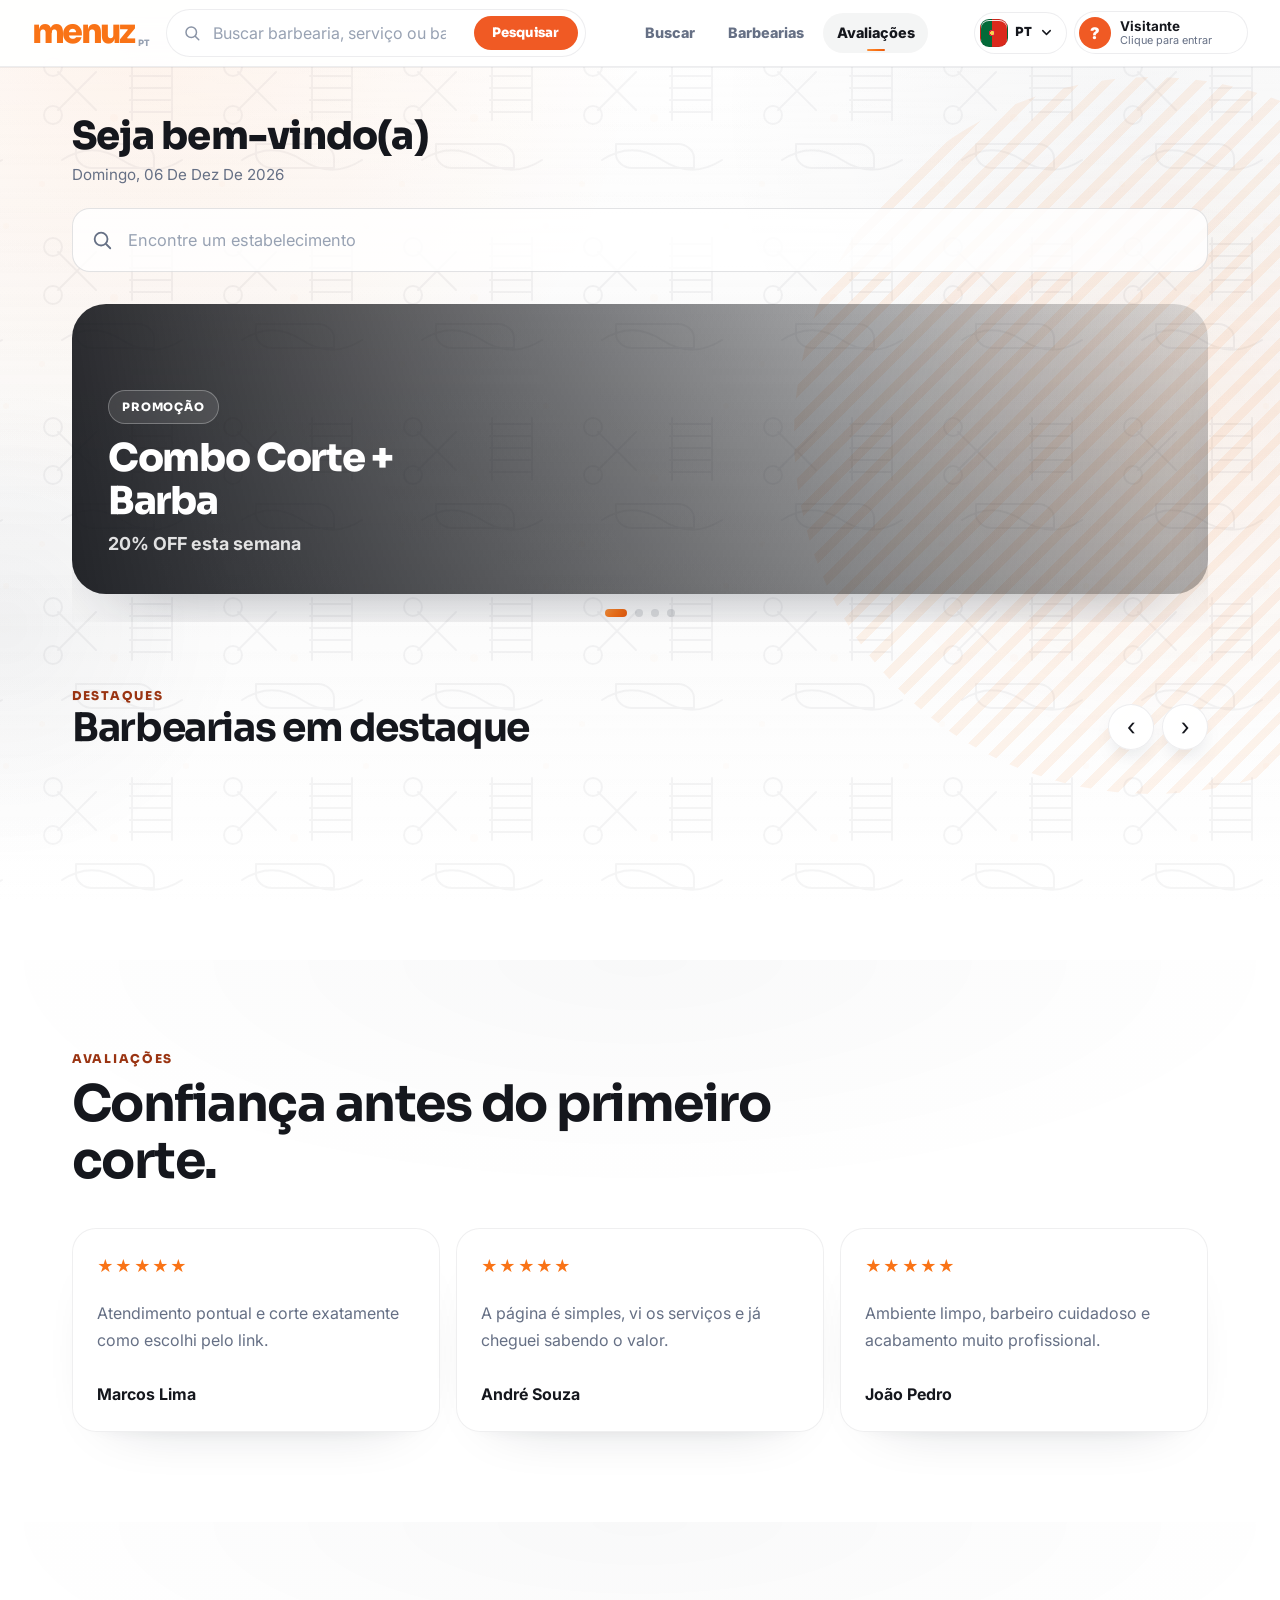
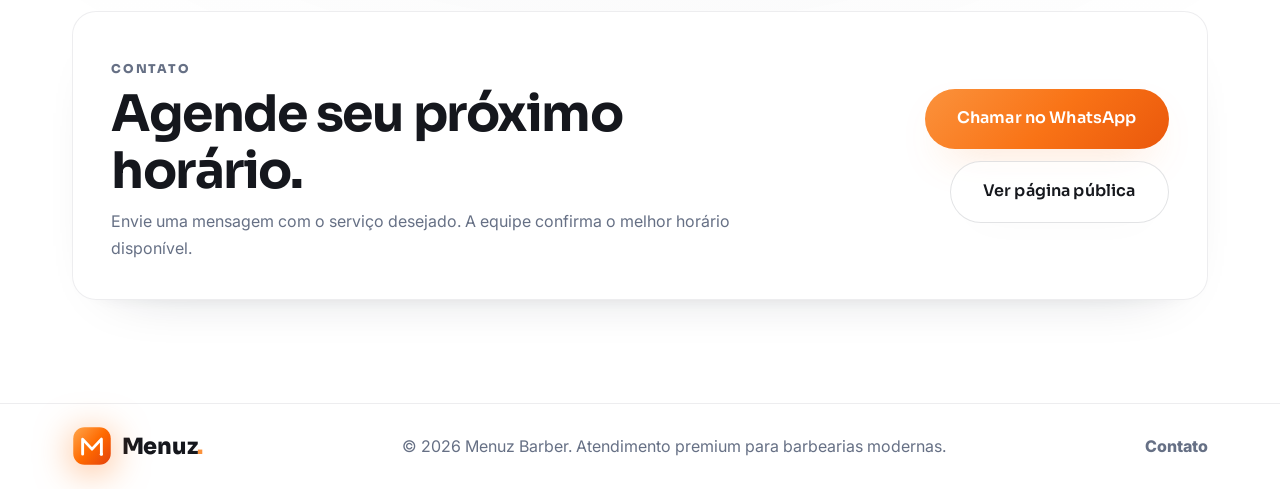
==== commit 4b7ba2ee: "Add dedicated nearby businesses page" ====
--- a/index.html
+++ b/index.html
@@ -16,7 +16,7 @@
   <link rel="preconnect" href="https://fonts.googleapis.com">
   <link rel="preconnect" href="https://fonts.gstatic.com" crossorigin>
   <link href="https://fonts.googleapis.com/css2?family=Sora:wght@400;500;600;700;800&family=Inter:wght@400;500;600;700&display=swap" rel="stylesheet">
-  <link rel="stylesheet" href="assets/css/styles.css?v=20260728-04">
+  <link rel="stylesheet" href="assets/css/styles.css?v=20260728-05">
 </head>
 <body class="landing-page premium-barber-page">
   <a class="skip-link" href="#main">Ir para o conteúdo</a>
@@ -28,7 +28,7 @@
         <small>PT</small>
       </a>
 
-      <form class="ticket-search" role="search" action="encontrar-barbearias.html">
+      <form class="ticket-search" role="search" action="empresas-proximas.html" method="get">
         <label class="sr-only" for="ticketSearch" data-i18n="search.label">Pesquisar</label>
         <svg viewBox="0 0 24 24" aria-hidden="true" focusable="false">
           <path d="m21 21-4.35-4.35"></path>
@@ -41,7 +41,7 @@
       <nav class="nav premium-nav" id="primaryNav" aria-label="Navegação principal">
         <ul class="nav__list">
           <li><a class="nav__link" href="#buscar" data-i18n="app.search">Buscar</a></li>
-          <li><a class="nav__link" href="#estabelecimentos">Barbearias</a></li>
+          <li><a class="nav__link" href="empresas-proximas.html">Barbearias</a></li>
           <li><a class="nav__link" href="#avaliacoes" data-i18n="nav.reviews">Avaliações</a></li>
         </ul>
       </nav>
@@ -101,13 +101,13 @@
           <p class="home__date" data-today>—</p>
         </div>
 
-        <form class="home-find" role="search" data-estab-form>
+        <form class="home-find" role="search" action="empresas-proximas.html" method="get">
           <svg viewBox="0 0 24 24" aria-hidden="true" focusable="false">
             <path d="m21 21-4.35-4.35"></path>
             <circle cx="11" cy="11" r="7"></circle>
           </svg>
           <label class="sr-only" for="homeSearch">Encontre um estabelecimento</label>
-          <input id="homeSearch" name="q" type="search" placeholder="Encontre um estabelecimento" data-estab-search autocomplete="off">
+          <input id="homeSearch" name="q" type="search" placeholder="Encontre um estabelecimento" autocomplete="off">
         </form>
 
         <!-- Carrossel de destaques (auto) -->
@@ -136,35 +136,6 @@
           <div class="hs-dots" data-hs-dots role="tablist" aria-label="Selecionar barbearia"></div>
         </section>
 
-        <!-- Empresas próximas + GPS em tempo real -->
-        <section class="nearby" id="estabelecimentos" data-nearby aria-labelledby="nearbyTitle">
-          <div class="nearby__head" data-reveal>
-            <h2 id="nearbyTitle">Empresas próximas</h2>
-            <button class="nearby__refresh" type="button" data-geo-enable hidden>Atualizar localização</button>
-          </div>
-
-          <!-- Estado inicial: pedir localização -->
-          <div class="geo-empty" data-geo-empty>
-            <span class="geo-pin" aria-hidden="true">
-              <svg viewBox="0 0 24 24" fill="none"><path d="M12 22s7-6.1 7-12a7 7 0 1 0-14 0c0 5.9 7 12 7 12Z" fill="currentColor"/><circle cx="12" cy="10" r="2.6" fill="#0C0E12"/></svg>
-            </span>
-            <h3>Habilitar localização</h3>
-            <p>Habilite o acesso à localização para encontrarmos as barbearias afiliadas mais próximas de você.</p>
-            <button class="btn btn--primary" type="button" data-geo-enable>Permitir localização</button>
-            <button class="geo-manual" type="button" data-geo-manual>Ou ver todas as barbearias</button>
-          </div>
-
-          <!-- Estado carregando (skeleton) -->
-          <div class="nearby__grid" data-geo-loading hidden aria-hidden="true">
-            <div class="shop-card shop-card--skeleton"></div>
-            <div class="shop-card shop-card--skeleton"></div>
-            <div class="shop-card shop-card--skeleton"></div>
-          </div>
-
-          <!-- Resultados -->
-          <div class="nearby__grid" data-geo-results hidden></div>
-          <p class="nearby__note" data-geo-note hidden></p>
-        </section>
       </div>
     </section>
 
@@ -213,6 +184,6 @@
   </footer>
 
   <button class="to-top" id="toTop" type="button" aria-label="Voltar ao topo" data-i18n-aria-label="toTop.label">↑</button>
-  <script src="assets/js/main.js?v=20260727-07" defer></script>
+  <script src="assets/js/main.js?v=20260728-05" defer></script>
 </body>
 </html>
--- a/assets/css/styles.css
+++ b/assets/css/styles.css
@@ -5900,6 +5900,183 @@
   .nearby__grid { grid-template-columns: 1fr; }
 }
 
+/* Página dedicada de empresas próximas */
+.nearby-page .site-header { background: rgba(255,255,255,.86); }
+.nearby-main {
+  position: relative;
+  overflow: hidden;
+  min-height: 100vh;
+  padding-top: 5.6rem;
+}
+.nearby-main::before {
+  content: "";
+  position: fixed;
+  inset: 0;
+  z-index: -2;
+  pointer-events: none;
+  background:
+    linear-gradient(180deg, rgba(255,255,255,.88), rgba(255,255,255,.96)),
+    url("data:image/svg+xml,%3Csvg width='220' height='180' viewBox='0 0 220 180' xmlns='http://www.w3.org/2000/svg'%3E%3Cg fill='none' stroke='%23101828' stroke-opacity='.055' stroke-width='2' stroke-linecap='round'%3E%3Cpath d='M38 45l54 54M92 45L38 99'/%3E%3Ccircle cx='34' cy='41' r='9'/%3E%3Ccircle cx='96' cy='41' r='9'/%3E%3Ccircle cx='34' cy='103' r='9'/%3E%3Cpath d='M134 34h54M134 52h54M134 70h54M134 88h54M134 106h54M146 28v86M176 28v86'/%3E%3Cpath d='M54 142c30-10 52-8 70 8M52 145c18 14 55 18 83 3'/%3E%3C/g%3E%3C/svg%3E");
+  background-size: auto, 220px 180px;
+}
+.nearby-main::after {
+  content: "";
+  position: absolute;
+  inset: 0 0 auto;
+  height: 420px;
+  z-index: -1;
+  pointer-events: none;
+  background: radial-gradient(circle at 50% 15%, rgba(249,115,22,.16), transparent 54%);
+}
+.nearby-hero { padding: 2.4rem 0 1.6rem; }
+.nearby-hero__inner {
+  display: grid;
+  gap: 1.2rem;
+  justify-items: center;
+  text-align: center;
+}
+.nearby-hero__copy { max-width: 760px; }
+.nearby-hero__copy h1 {
+  margin-top: .25rem;
+  font-size: 3rem;
+  line-height: 1.05;
+}
+.nearby-hero__copy p {
+  max-width: 660px;
+  margin: .7rem auto 0;
+  color: var(--muted);
+  font-size: 1.05rem;
+}
+.nearby-search {
+  width: min(100%, 780px);
+  display: grid;
+  grid-template-columns: auto minmax(0, 1fr) auto;
+  align-items: center;
+  gap: .75rem;
+  padding: .45rem .45rem .45rem .75rem;
+  background: rgba(255,255,255,.92);
+  border: 1px solid rgba(16,24,40,.10);
+  border-radius: 999px;
+  box-shadow: 0 28px 80px -58px rgba(16,24,40,.55);
+  backdrop-filter: blur(14px);
+}
+.nearby-search:focus-within {
+  border-color: rgba(249,115,22,.42);
+  box-shadow: 0 0 0 4px rgba(249,115,22,.12), 0 28px 80px -58px rgba(16,24,40,.55);
+}
+.nearby-search input {
+  min-width: 0;
+  width: 100%;
+  border: 0;
+  outline: 0;
+  background: transparent;
+  color: var(--text);
+  font: inherit;
+  font-weight: 650;
+  padding: 1rem .2rem;
+}
+.nearby-search input::placeholder { color: var(--muted); font-weight: 600; }
+.nearby-quick {
+  display: flex;
+  flex-wrap: wrap;
+  justify-content: center;
+  gap: .55rem;
+}
+.nearby-quick a {
+  display: inline-flex;
+  align-items: center;
+  min-height: 36px;
+  padding: .45rem .85rem;
+  color: var(--muted);
+  background: rgba(255,255,255,.82);
+  border: 1px solid rgba(16,24,40,.10);
+  border-radius: 999px;
+  font-size: .9rem;
+  font-weight: 700;
+}
+.nearby-quick a:hover {
+  color: var(--brand-light);
+  border-color: rgba(249,115,22,.28);
+}
+.nearby-page__results {
+  margin-top: 1rem;
+  padding: 1.2rem 0 4rem;
+}
+.nearby-page__results .container {
+  background: rgba(255,255,255,.82);
+  border: 1px solid rgba(16,24,40,.08);
+  border-radius: var(--radius-lg);
+  padding: 1.5rem;
+  box-shadow: 0 34px 100px -74px rgba(16,24,40,.48);
+  backdrop-filter: blur(12px);
+}
+.nearby-page__results .geo-empty {
+  max-width: 620px;
+  margin: 1.6rem auto 1.1rem;
+  padding: 2rem;
+  background: rgba(255,255,255,.70);
+  border: 1px solid rgba(16,24,40,.08);
+  border-radius: var(--radius-lg);
+}
+.search-pulse {
+  position: relative;
+  width: 48px;
+  height: 48px;
+  display: grid;
+  place-items: center;
+  color: #fff;
+  background: var(--grad);
+  border-radius: 50%;
+  box-shadow: 0 18px 40px -22px rgba(249,115,22,.9);
+  isolation: isolate;
+  animation: searchBlink 1.25s ease-in-out infinite;
+}
+.search-pulse::after {
+  content: "";
+  position: absolute;
+  inset: -7px;
+  z-index: -1;
+  border-radius: inherit;
+  border: 2px solid rgba(249,115,22,.25);
+  animation: searchRing 1.25s ease-out infinite;
+}
+.search-pulse svg { width: 23px; height: 23px; }
+.search-pulse--large {
+  width: 76px;
+  height: 76px;
+}
+.search-pulse--large svg { width: 34px; height: 34px; }
+@keyframes searchBlink {
+  0%, 100% { opacity: 1; transform: translateY(0); }
+  50% { opacity: .56; transform: translateY(-2px); }
+}
+@keyframes searchRing {
+  0% { opacity: .72; transform: scale(.84); }
+  100% { opacity: 0; transform: scale(1.24); }
+}
+
+@media (max-width: 760px) {
+  .nearby-main { padding-top: 5.2rem; }
+  .nearby-hero { padding-top: 1.8rem; }
+  .nearby-hero__copy h1 { font-size: 2.25rem; }
+  .nearby-search {
+    grid-template-columns: auto minmax(0, 1fr);
+    border-radius: var(--radius-lg);
+    padding: .75rem;
+  }
+  .nearby-search .btn {
+    grid-column: 1 / -1;
+    width: 100%;
+  }
+  .nearby-page__results .container {
+    padding: 1rem;
+    border-right: 0;
+    border-left: 0;
+    border-radius: 0;
+  }
+  .nearby-page__results .geo-empty { padding: 1.4rem; }
+}
+
 /* =====================================================================
    ÁREA DE PERFIL
    ===================================================================== */
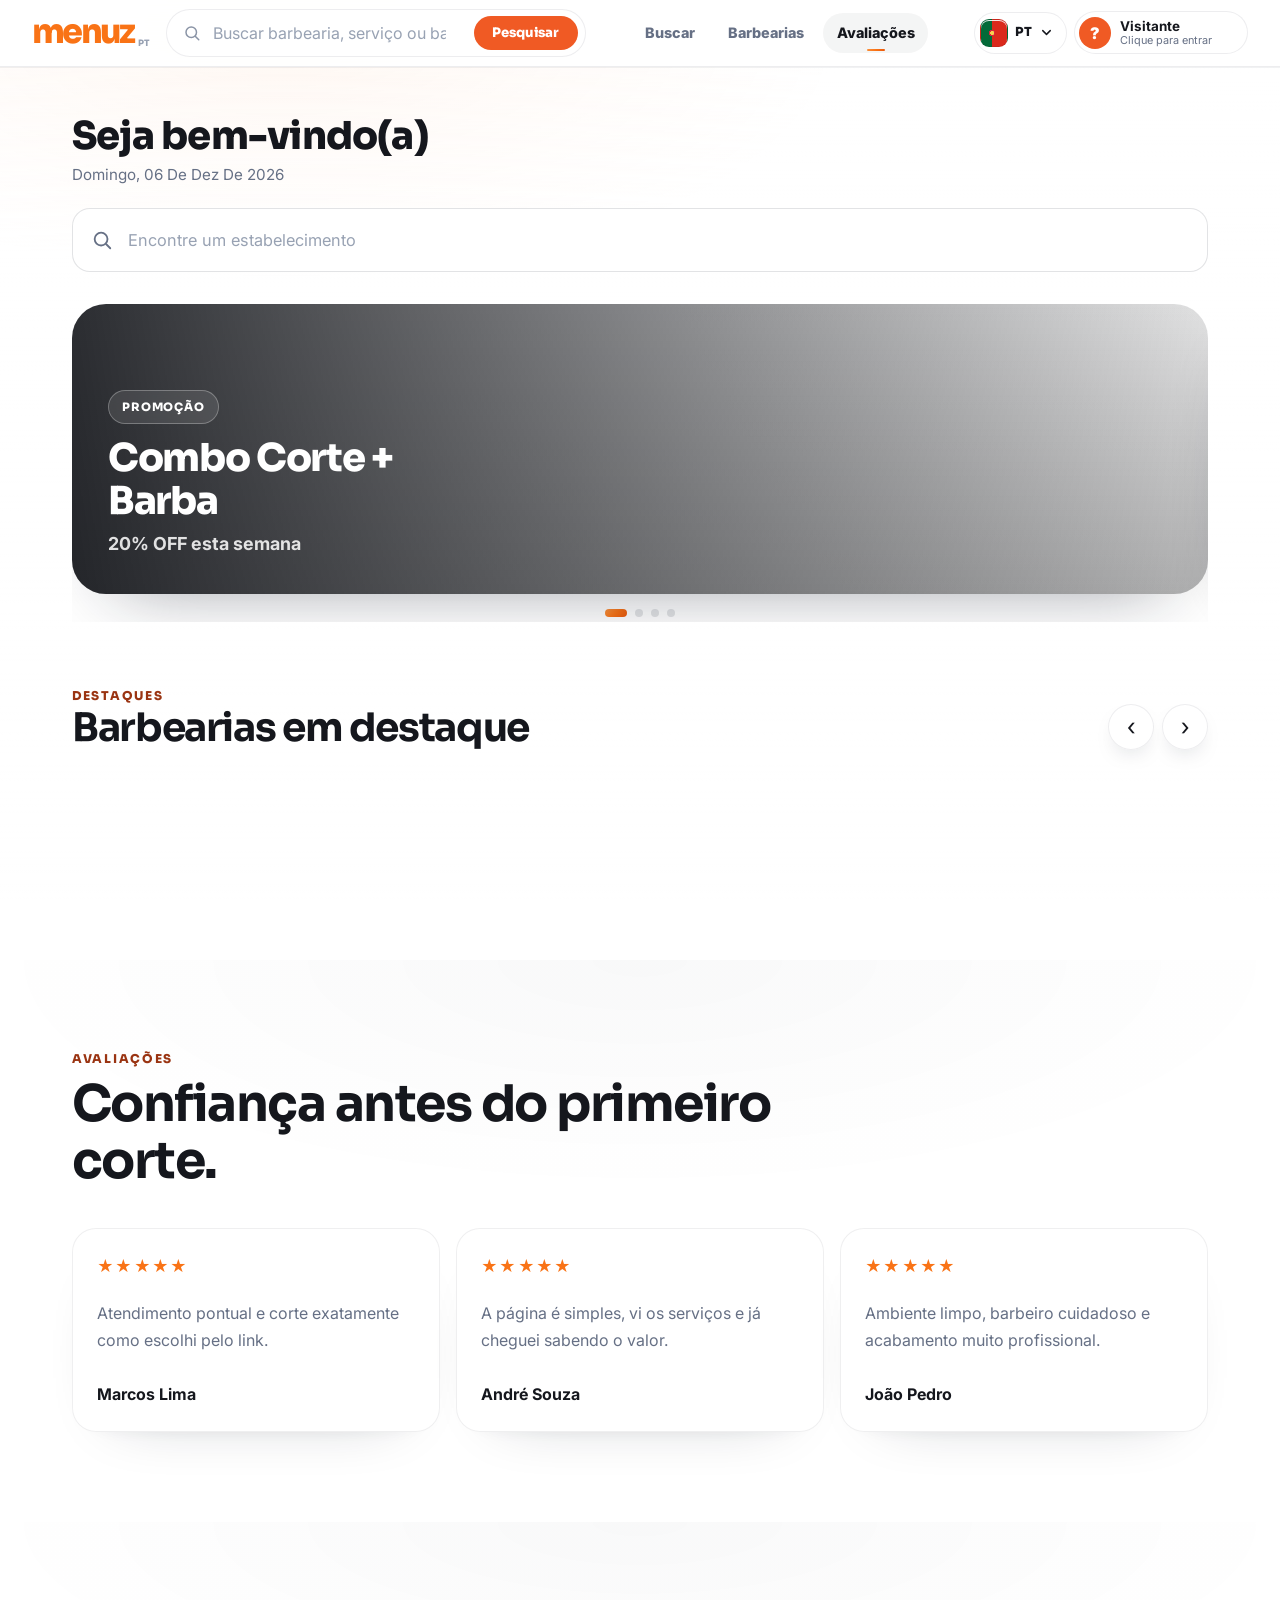
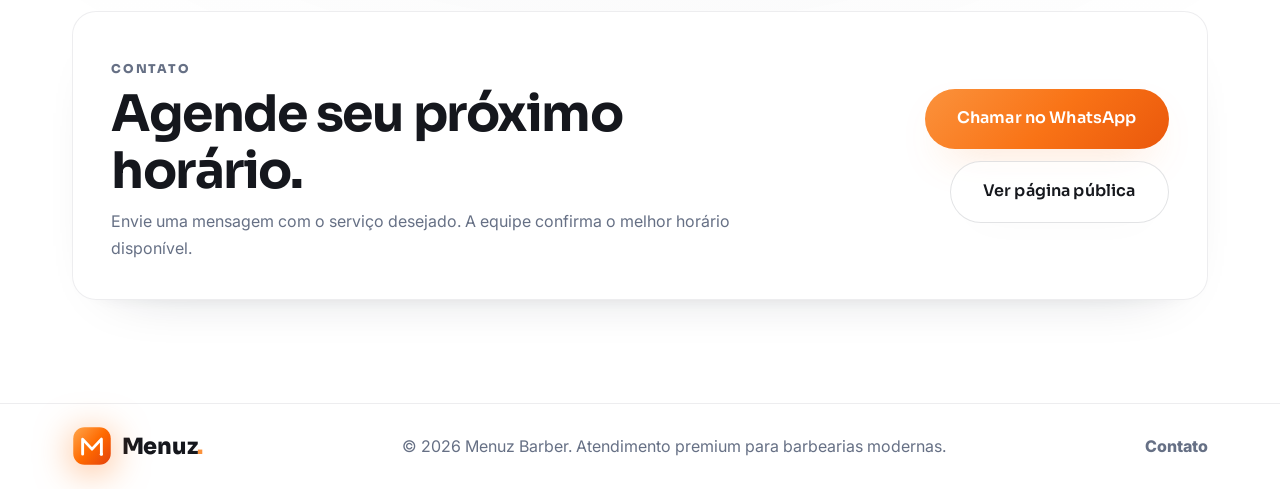
==== commit 6666f4b0: "Add realistic Menuz white background" ====
--- a/index.html
+++ b/index.html
@@ -16,7 +16,7 @@
   <link rel="preconnect" href="https://fonts.googleapis.com">
   <link rel="preconnect" href="https://fonts.gstatic.com" crossorigin>
   <link href="https://fonts.googleapis.com/css2?family=Sora:wght@400;500;600;700;800&family=Inter:wght@400;500;600;700&display=swap" rel="stylesheet">
-  <link rel="stylesheet" href="assets/css/styles.css?v=20260728-05">
+  <link rel="stylesheet" href="assets/css/styles.css?v=20260728-06">
 </head>
 <body class="landing-page premium-barber-page">
   <a class="skip-link" href="#main">Ir para o conteúdo</a>
@@ -184,6 +184,6 @@
   </footer>
 
   <button class="to-top" id="toTop" type="button" aria-label="Voltar ao topo" data-i18n-aria-label="toTop.label">↑</button>
-  <script src="assets/js/main.js?v=20260728-05" defer></script>
+  <script src="assets/js/main.js?v=20260728-06" defer></script>
 </body>
 </html>
--- a/assets/css/styles.css
+++ b/assets/css/styles.css
@@ -114,6 +114,22 @@
   background:
     linear-gradient(180deg, rgba(255,255,255,.42), rgba(250,250,250,.2) 42%, rgba(255,255,255,.36)),
     radial-gradient(900px 420px at 50% -12%, rgba(255,255,255,.07), transparent 76%);
+}
+
+body.premium-barber-page {
+  background: #fff;
+}
+body.premium-barber-page::before {
+  background:
+    linear-gradient(90deg, rgba(255,255,255,.96) 0%, rgba(255,255,255,.84) 38%, rgba(255,255,255,.70) 62%, rgba(255,255,255,.88) 100%),
+    linear-gradient(180deg, rgba(255,255,255,.55), rgba(255,255,255,.94) 72%, #fff 100%),
+    url("../img/menuz-white-realistic-bg.png") center top / cover no-repeat;
+}
+body.premium-barber-page::after {
+  opacity: .78;
+  background:
+    linear-gradient(180deg, rgba(255,255,255,.28) 0%, rgba(255,255,255,.72) 48%, #fff 100%),
+    radial-gradient(820px 360px at 22% 4%, rgba(249,115,22,.10), transparent 68%);
 }
 
 /* ---------- Utilidades ---------- */
@@ -5803,6 +5819,10 @@
   border-radius: 50%;
   background: radial-gradient(circle, rgba(16,24,40,.06), transparent 64%);
 }
+.premium-barber-page .home::before,
+.premium-barber-page .home::after {
+  opacity: 0;
+}
 .home__welcome { margin-bottom: 1.3rem; }
 .home__welcome h1 { font-size: clamp(1.7rem, 4vw, 2.4rem); font-weight: 800; letter-spacing: -.02em; }
 .home__date { color: var(--muted); margin-top: .25rem; font-size: .95rem; text-transform: capitalize; }
@@ -5919,6 +5939,12 @@
     url("data:image/svg+xml,%3Csvg width='220' height='180' viewBox='0 0 220 180' xmlns='http://www.w3.org/2000/svg'%3E%3Cg fill='none' stroke='%23101828' stroke-opacity='.055' stroke-width='2' stroke-linecap='round'%3E%3Cpath d='M38 45l54 54M92 45L38 99'/%3E%3Ccircle cx='34' cy='41' r='9'/%3E%3Ccircle cx='96' cy='41' r='9'/%3E%3Ccircle cx='34' cy='103' r='9'/%3E%3Cpath d='M134 34h54M134 52h54M134 70h54M134 88h54M134 106h54M146 28v86M176 28v86'/%3E%3Cpath d='M54 142c30-10 52-8 70 8M52 145c18 14 55 18 83 3'/%3E%3C/g%3E%3C/svg%3E");
   background-size: auto, 220px 180px;
 }
+.nearby-page .nearby-main::before {
+  background:
+    linear-gradient(180deg, rgba(255,255,255,.18), rgba(255,255,255,.70) 58%, #fff 100%),
+    radial-gradient(760px 320px at 54% 10%, rgba(249,115,22,.10), transparent 68%);
+  background-size: auto;
+}
 .nearby-main::after {
   content: "";
   position: absolute;
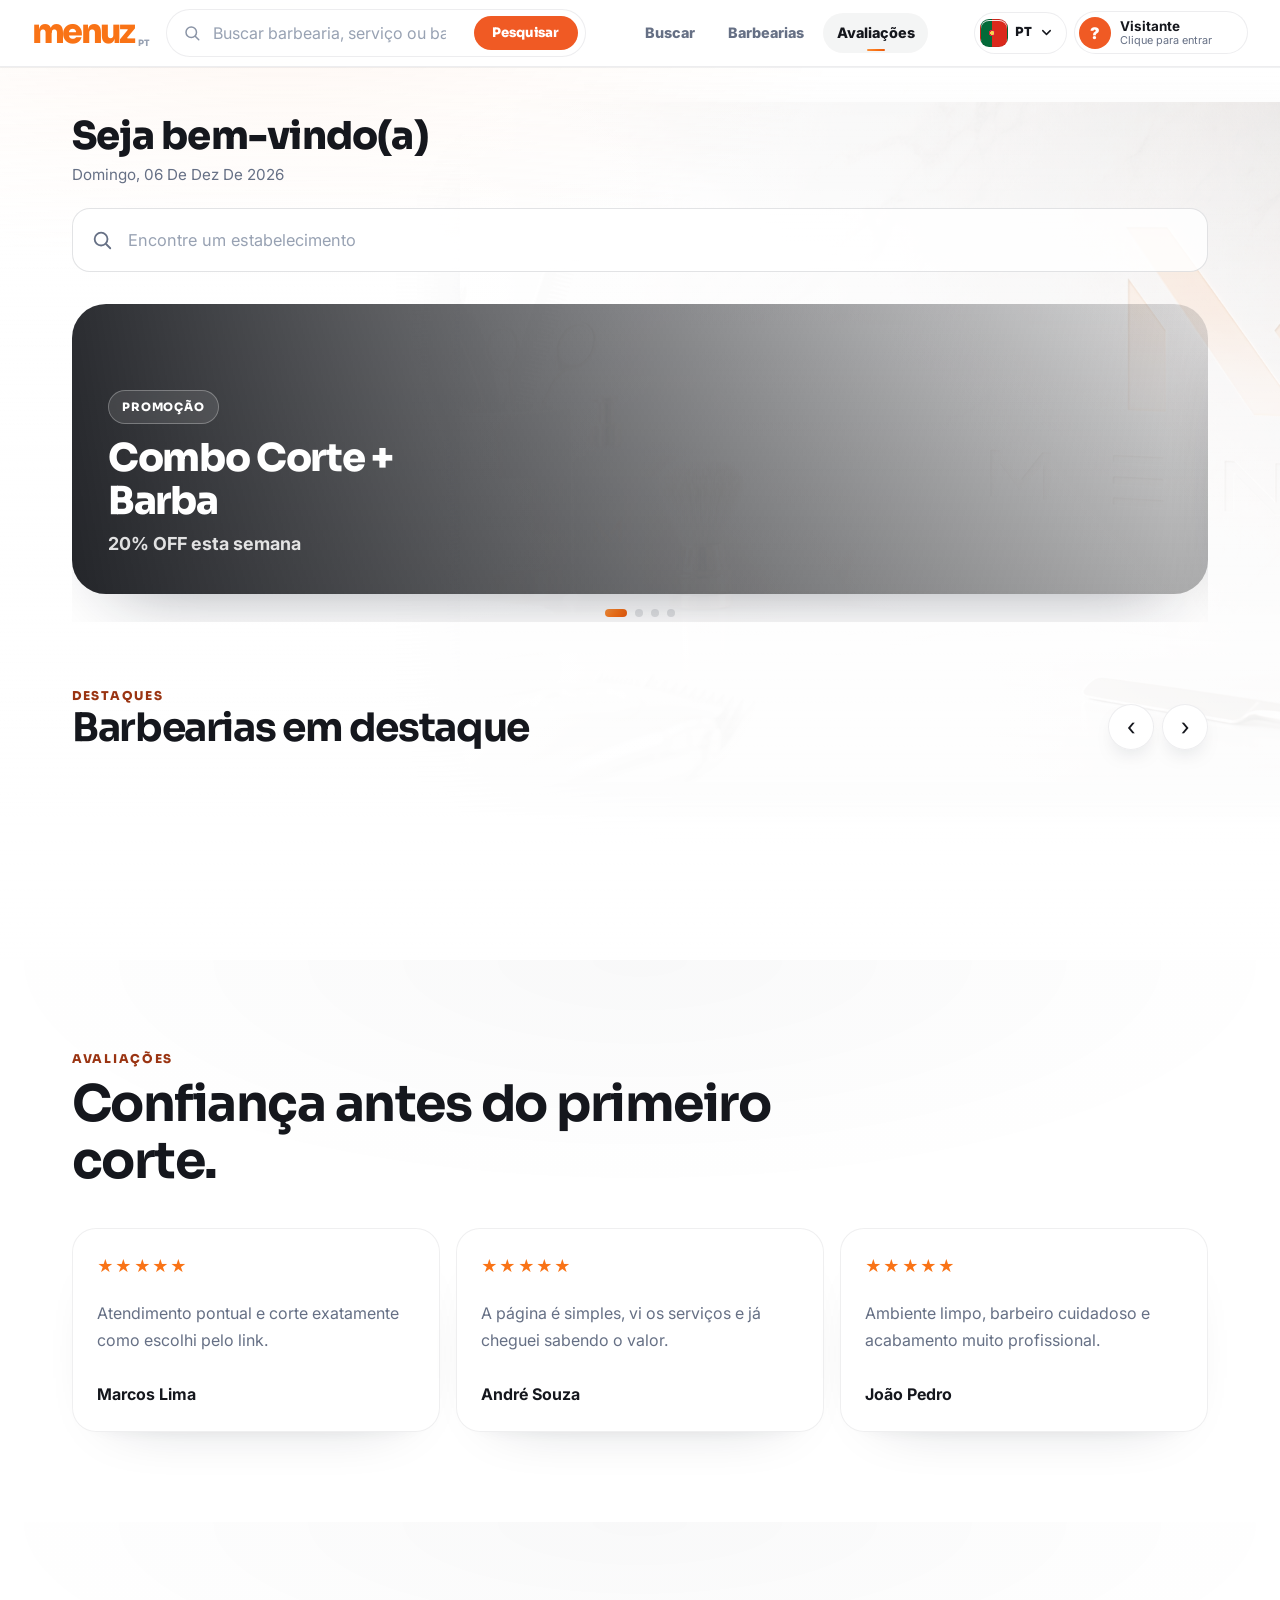
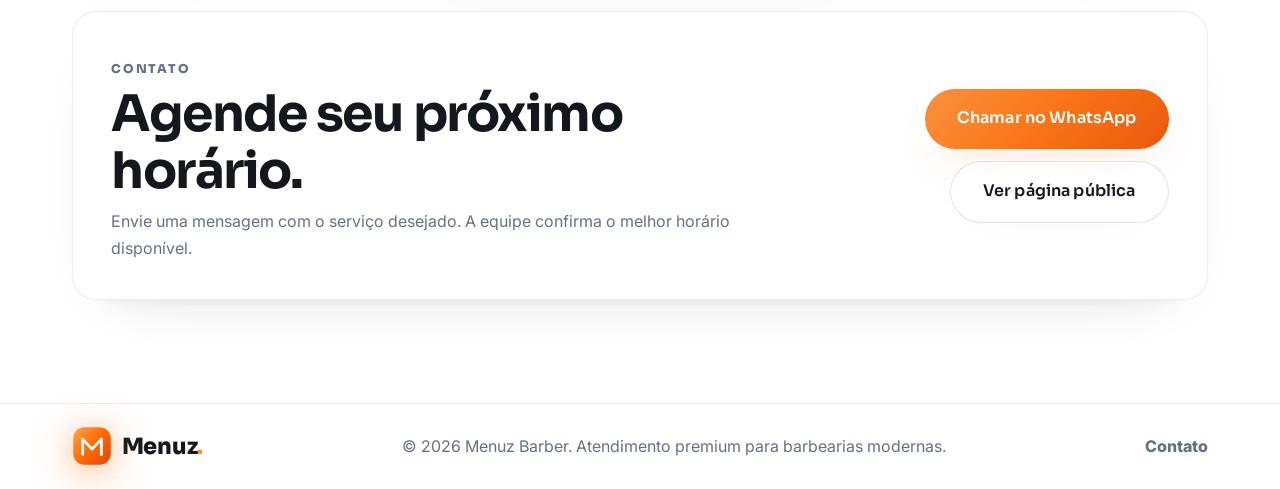
==== commit 1d487382: "Make Menuz realistic background visible" ====
--- a/index.html
+++ b/index.html
@@ -16,7 +16,7 @@
   <link rel="preconnect" href="https://fonts.googleapis.com">
   <link rel="preconnect" href="https://fonts.gstatic.com" crossorigin>
   <link href="https://fonts.googleapis.com/css2?family=Sora:wght@400;500;600;700;800&family=Inter:wght@400;500;600;700&display=swap" rel="stylesheet">
-  <link rel="stylesheet" href="assets/css/styles.css?v=20260728-06">
+  <link rel="stylesheet" href="assets/css/styles.css?v=20260728-08">
 </head>
 <body class="landing-page premium-barber-page">
   <a class="skip-link" href="#main">Ir para o conteúdo</a>
@@ -184,6 +184,6 @@
   </footer>
 
   <button class="to-top" id="toTop" type="button" aria-label="Voltar ao topo" data-i18n-aria-label="toTop.label">↑</button>
-  <script src="assets/js/main.js?v=20260728-06" defer></script>
+  <script src="assets/js/main.js?v=20260728-08" defer></script>
 </body>
 </html>
--- a/assets/css/styles.css
+++ b/assets/css/styles.css
@@ -121,14 +121,14 @@
 }
 body.premium-barber-page::before {
   background:
-    linear-gradient(90deg, rgba(255,255,255,.96) 0%, rgba(255,255,255,.84) 38%, rgba(255,255,255,.70) 62%, rgba(255,255,255,.88) 100%),
-    linear-gradient(180deg, rgba(255,255,255,.55), rgba(255,255,255,.94) 72%, #fff 100%),
+    linear-gradient(90deg, rgba(255,255,255,.88) 0%, rgba(255,255,255,.66) 42%, rgba(255,255,255,.50) 70%, rgba(255,255,255,.76) 100%),
+    linear-gradient(180deg, rgba(255,255,255,.24), rgba(255,255,255,.80) 72%, #fff 100%),
     url("../img/menuz-white-realistic-bg.png") center top / cover no-repeat;
 }
 body.premium-barber-page::after {
-  opacity: .78;
+  opacity: .54;
   background:
-    linear-gradient(180deg, rgba(255,255,255,.28) 0%, rgba(255,255,255,.72) 48%, #fff 100%),
+    linear-gradient(180deg, rgba(255,255,255,.10) 0%, rgba(255,255,255,.58) 48%, #fff 100%),
     radial-gradient(820px 360px at 22% 4%, rgba(249,115,22,.10), transparent 68%);
 }
 
@@ -1927,7 +1927,15 @@
   --muted: #667085;
   --border: #E5E7EB;
   --shadow: 0 26px 70px -56px rgba(15,23,42,.36);
-  background: var(--premium-bg);
+  background-color: #fff;
+  background-image:
+    linear-gradient(90deg, rgba(255,255,255,.93) 0%, rgba(255,255,255,.76) 46%, rgba(255,255,255,.58) 74%, rgba(255,255,255,.84) 100%),
+    linear-gradient(180deg, rgba(255,255,255,.18), rgba(255,255,255,.90) 560px, #fff 100%),
+    url("../img/menuz-white-realistic-bg.png");
+  background-attachment: fixed;
+  background-position: center top;
+  background-repeat: no-repeat;
+  background-size: cover;
   color: var(--text);
 }
 .public-premium-profile::before,
@@ -2743,6 +2751,293 @@
   border-color: rgba(255,106,0,.45);
   background: rgba(255,106,0,.12);
   color: #fff;
+}
+
+/* Área pública premium: link do cliente, agendamento e avaliações */
+.public-premium-profile .client-link-panel {
+  display: grid;
+  grid-template-columns: minmax(0, 1.25fr) minmax(260px, .75fr);
+  gap: 1rem;
+  align-items: stretch;
+  border: 1px solid rgba(249,115,22,.18);
+  border-radius: 18px;
+  background:
+    linear-gradient(135deg, rgba(255,255,255,.96), rgba(255,247,237,.88)),
+    radial-gradient(circle at 96% 4%, rgba(249,115,22,.18), transparent 42%);
+  box-shadow: 0 34px 90px -64px rgba(15,23,42,.52);
+  margin-top: 1rem;
+  padding: 1.15rem;
+}
+.client-link-panel__main,
+.client-link-panel__side {
+  display: grid;
+  align-content: center;
+  gap: .75rem;
+}
+.client-link-panel__main h2 {
+  font-size: clamp(1.55rem, 3vw, 2.2rem);
+}
+.client-link-panel__main > span,
+.client-link-panel__side p {
+  color: #667085;
+  max-width: 62ch;
+}
+.client-link-copy {
+  display: grid;
+  grid-template-columns: minmax(0, 1fr) auto;
+  align-items: center;
+  gap: .55rem;
+  border: 1px solid rgba(17,24,39,.09);
+  border-radius: 999px;
+  background: rgba(255,255,255,.88);
+  padding: .42rem .42rem .42rem .9rem;
+}
+.client-link-copy code {
+  min-width: 0;
+  overflow: hidden;
+  color: #344054;
+  font-family: var(--font-body);
+  font-weight: 800;
+  text-overflow: ellipsis;
+  white-space: nowrap;
+}
+.client-link-copy button {
+  border-radius: 999px;
+  background: var(--grad);
+  color: #fff;
+  font-weight: 900;
+  padding: .72rem .98rem;
+}
+.client-link-panel__side {
+  border: 1px solid rgba(249,115,22,.16);
+  border-radius: 16px;
+  background: #fff;
+  padding: 1rem;
+  box-shadow: 0 20px 58px -48px rgba(15,23,42,.5);
+}
+.client-link-panel__side strong,
+.public-premium-profile .booking-summary h3 {
+  color: #111827;
+  font-family: var(--font-display);
+  font-size: 1.2rem;
+}
+.public-premium-profile .booking-steps {
+  grid-template-columns: repeat(3, minmax(0, 1fr));
+  border-radius: 18px;
+  padding: .9rem;
+  background: rgba(255,255,255,.72);
+  box-shadow: 0 28px 74px -60px rgba(15,23,42,.46);
+}
+.public-premium-profile .booking-steps article {
+  display: grid;
+  grid-template-columns: 42px minmax(0, 1fr);
+  align-items: start;
+  gap: .8rem;
+  min-height: 96px;
+  border: 1px solid rgba(17,24,39,.08);
+  border-radius: 14px;
+  background: #fff;
+  padding: .95rem;
+}
+.public-premium-profile .booking-steps span {
+  width: 42px;
+  height: 42px;
+  display: grid;
+  place-items: center;
+  border-radius: 50%;
+  background: var(--grad);
+  color: #fff;
+  font-family: var(--font-display);
+  font-weight: 900;
+}
+.public-premium-profile .booking-steps strong,
+.public-premium-profile .booking-steps small {
+  display: block;
+}
+.public-premium-profile .booking-steps small {
+  color: #667085;
+  line-height: 1.45;
+  margin-top: .22rem;
+}
+.public-premium-profile .schedule-card {
+  border-radius: 22px;
+  padding: clamp(1rem, 2.5vw, 1.45rem);
+  background:
+    linear-gradient(180deg, rgba(255,255,255,.96), rgba(255,255,255,.88)),
+    radial-gradient(circle at 0 0, rgba(249,115,22,.12), transparent 42%);
+  box-shadow: 0 40px 110px -78px rgba(15,23,42,.58);
+}
+.booking-helper-strip {
+  display: flex;
+  flex-wrap: wrap;
+  gap: .55rem;
+  margin-top: 1rem;
+}
+.booking-helper-strip span {
+  display: inline-flex;
+  align-items: center;
+  min-height: 34px;
+  border: 1px solid rgba(249,115,22,.18);
+  border-radius: 999px;
+  background: #FFF7ED;
+  color: #9A3412;
+  font-size: .84rem;
+  font-weight: 900;
+  padding: .4rem .78rem;
+}
+.public-premium-profile .booking-flow {
+  grid-template-columns: minmax(0, 1.18fr) minmax(320px, .82fr);
+  gap: 1.15rem;
+  margin-top: 1.15rem;
+}
+.public-premium-profile .booking-flow__main {
+  gap: 1rem;
+}
+.public-premium-profile .booking-step-card {
+  border-radius: 18px;
+  padding: 1.1rem;
+  box-shadow: 0 22px 58px -50px rgba(15,23,42,.45);
+}
+.public-premium-profile .booking-step-card legend {
+  position: relative;
+  padding: .25rem .75rem;
+  border: 1px solid rgba(17,24,39,.08);
+  border-radius: 999px;
+  background: #fff;
+}
+.public-premium-profile .choice-grid button {
+  min-height: 112px;
+  border-radius: 14px;
+  padding: 1rem;
+}
+.public-premium-profile .choice-grid button.is-selected {
+  box-shadow: 0 18px 46px -34px rgba(249,115,22,.7);
+}
+.public-premium-profile .choice-grid--barbers button {
+  min-height: 120px;
+}
+.public-premium-profile .time-slot-grid {
+  grid-template-columns: repeat(auto-fit, minmax(84px, 1fr));
+}
+.public-premium-profile .time-slot-grid button {
+  min-height: 46px;
+}
+.public-premium-profile .time-slot-empty {
+  min-height: 112px;
+  display: grid;
+  place-items: center;
+  border-radius: 14px;
+  background: linear-gradient(180deg, #fff, #F8F9FA);
+}
+.public-premium-profile .booking-summary {
+  top: 1.2rem;
+  border-radius: 18px;
+  padding: 1.15rem;
+  background:
+    linear-gradient(180deg, #fff, rgba(255,247,237,.56)),
+    radial-gradient(circle at 100% 0, rgba(249,115,22,.16), transparent 40%);
+}
+.public-premium-profile .booking-summary div {
+  align-items: baseline;
+  padding-block: .72rem;
+}
+.public-premium-profile .booking-summary .btn {
+  min-height: 54px;
+}
+.public-premium-profile .reviews-section {
+  border-radius: 22px;
+  padding: clamp(1rem, 2.5vw, 1.45rem);
+  background: rgba(255,255,255,.88);
+}
+.public-premium-profile .review-summary-grid {
+  grid-template-columns: repeat(4, minmax(0, 1fr));
+}
+.public-premium-profile .review-summary-grid article {
+  border-radius: 14px;
+  background:
+    linear-gradient(180deg, #fff, #F8F9FA);
+  box-shadow: 0 20px 52px -48px rgba(15,23,42,.45);
+}
+.public-premium-profile .review-distribution {
+  border-radius: 14px;
+  margin-top: .8rem;
+}
+.public-premium-profile .review-toolbar {
+  align-items: end;
+  justify-content: flex-end;
+  margin-top: 1rem;
+}
+.public-premium-profile .reviews-grid {
+  gap: 1rem;
+}
+.public-premium-profile .review-card {
+  min-height: 0;
+  border-radius: 18px;
+  background:
+    linear-gradient(180deg, #fff, #F8F9FA);
+  box-shadow: 0 24px 70px -58px rgba(15,23,42,.52);
+}
+.public-premium-profile .review-card blockquote {
+  border: 1px solid rgba(17,24,39,.08);
+  border-radius: 14px;
+  background: #fff;
+  color: #344054;
+  padding: .85rem;
+}
+.public-premium-profile .review-reply {
+  background: #FFF7ED;
+  color: #344054;
+}
+.public-premium-profile .review-form-card {
+  grid-template-columns: minmax(220px, .72fr) minmax(0, 1.28fr);
+  border-radius: 20px;
+  background:
+    linear-gradient(135deg, #fff, rgba(255,247,237,.72));
+}
+.public-premium-profile .review-form-card > div {
+  align-content: start;
+  display: grid;
+  gap: .35rem;
+  padding: .3rem;
+}
+.public-premium-profile .review-form input,
+.public-premium-profile .review-form textarea,
+.public-premium-profile .review-toolbar select {
+  background: #fff;
+  color: #111827;
+  border-color: rgba(17,24,39,.10);
+}
+.public-premium-profile .review-form input::placeholder,
+.public-premium-profile .review-form textarea::placeholder {
+  color: #98A2B3;
+}
+
+@media (max-width: 900px) {
+  .public-premium-profile .client-link-panel,
+  .public-premium-profile .booking-flow,
+  .public-premium-profile .review-form-card {
+    grid-template-columns: 1fr;
+  }
+  .public-premium-profile .booking-summary {
+    position: static;
+  }
+  .public-premium-profile .review-summary-grid {
+    grid-template-columns: repeat(2, minmax(0, 1fr));
+  }
+}
+@media (max-width: 620px) {
+  .client-link-copy {
+    grid-template-columns: 1fr;
+    border-radius: 16px;
+    padding: .75rem;
+  }
+  .client-link-copy button {
+    width: 100%;
+  }
+  .public-premium-profile .booking-steps,
+  .public-premium-profile .review-summary-grid {
+    grid-template-columns: 1fr;
+  }
 }
 .discover-shell {
   width: min(100%, 1240px);
@@ -5821,7 +6116,27 @@
 }
 .premium-barber-page .home::before,
 .premium-barber-page .home::after {
-  opacity: 0;
+  opacity: 1;
+}
+.premium-barber-page .home::before {
+  width: min(96vw, 1180px);
+  height: clamp(380px, 54vw, 680px);
+  top: clamp(4rem, 8vw, 6.5rem);
+  right: max(-30vw, -360px);
+  border-radius: 44px 0 0 44px;
+  background:
+    linear-gradient(90deg, rgba(255,255,255,.96) 0%, rgba(255,255,255,.72) 34%, rgba(255,255,255,.24) 78%, rgba(255,255,255,.42) 100%),
+    url("../img/menuz-white-realistic-bg.png") center / cover no-repeat;
+  box-shadow: 0 44px 120px -82px rgba(15,23,42,.48);
+  filter: none;
+}
+.premium-barber-page .home::after {
+  width: auto;
+  height: auto;
+  inset: 0;
+  border-radius: 0;
+  background:
+    linear-gradient(180deg, rgba(255,255,255,.16) 0%, rgba(255,255,255,.82) 76%, #fff 100%);
 }
 .home__welcome { margin-bottom: 1.3rem; }
 .home__welcome h1 { font-size: clamp(1.7rem, 4vw, 2.4rem); font-weight: 800; letter-spacing: -.02em; }
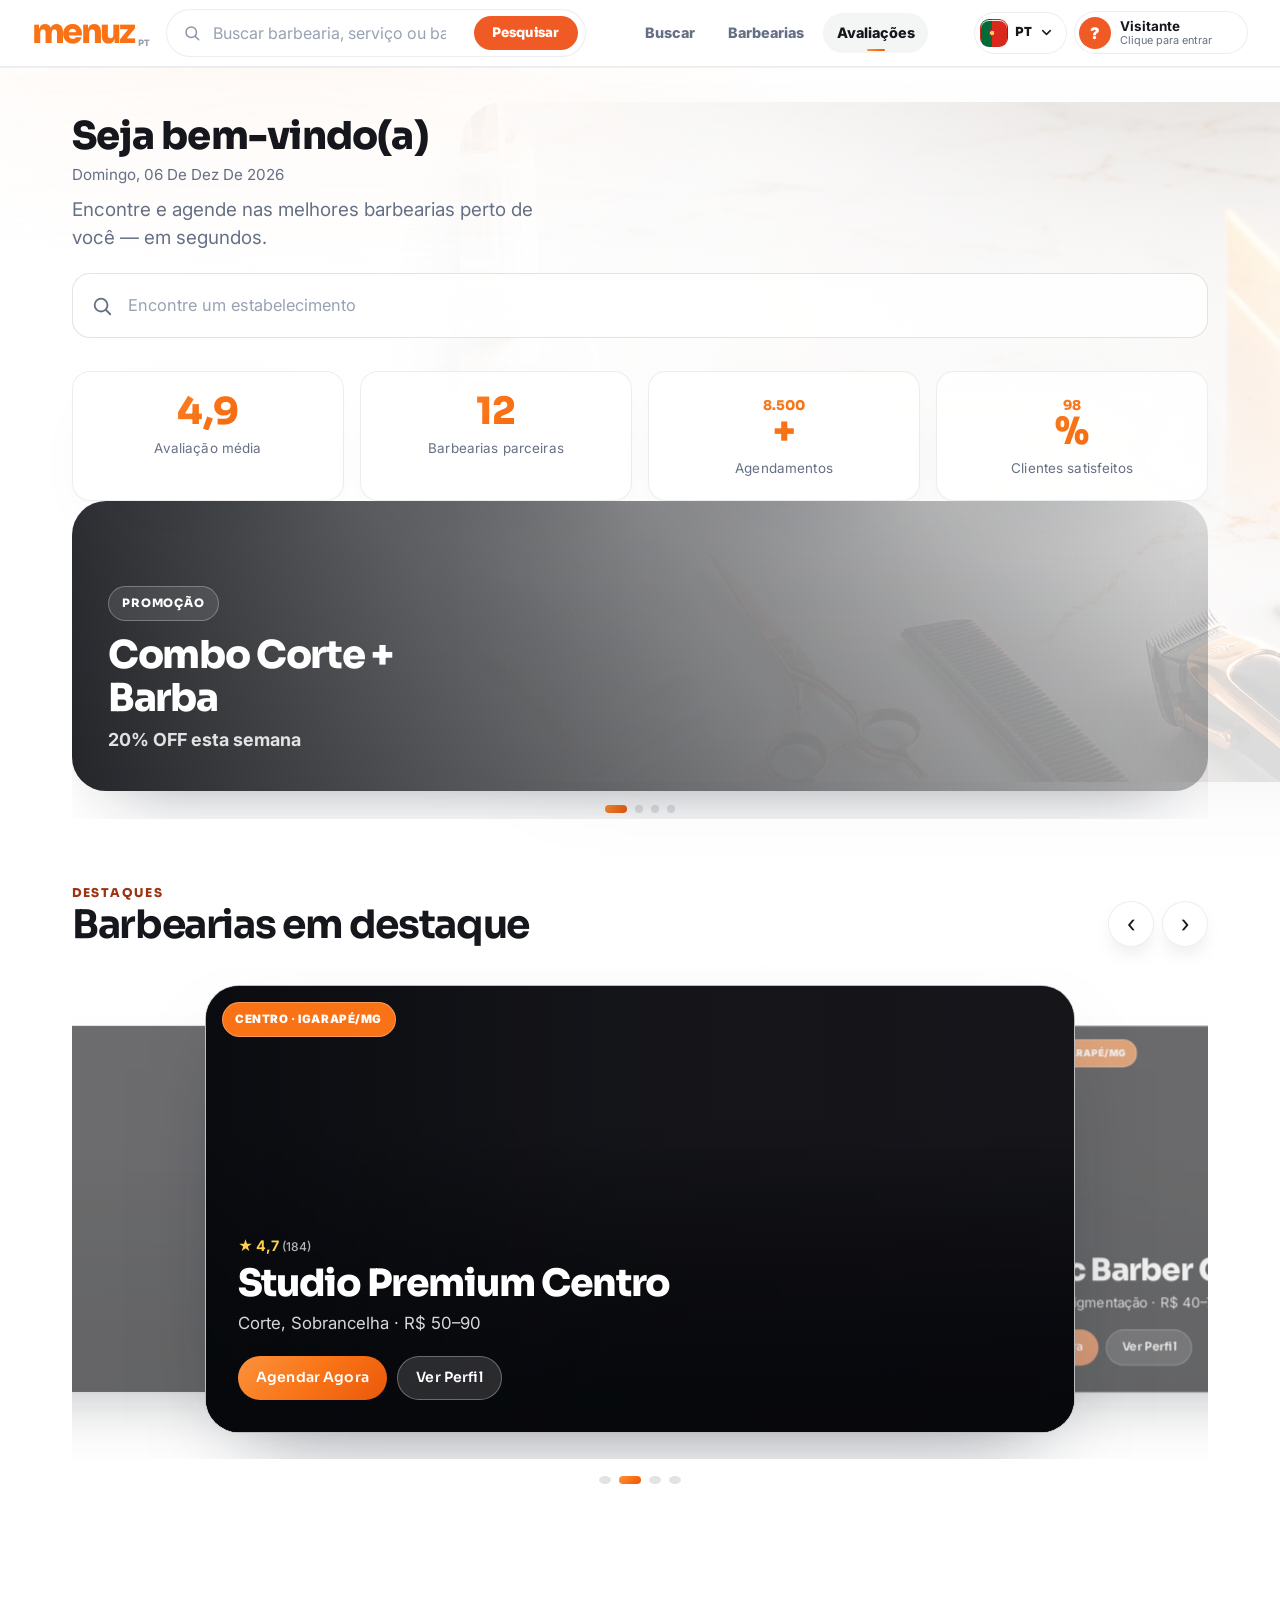
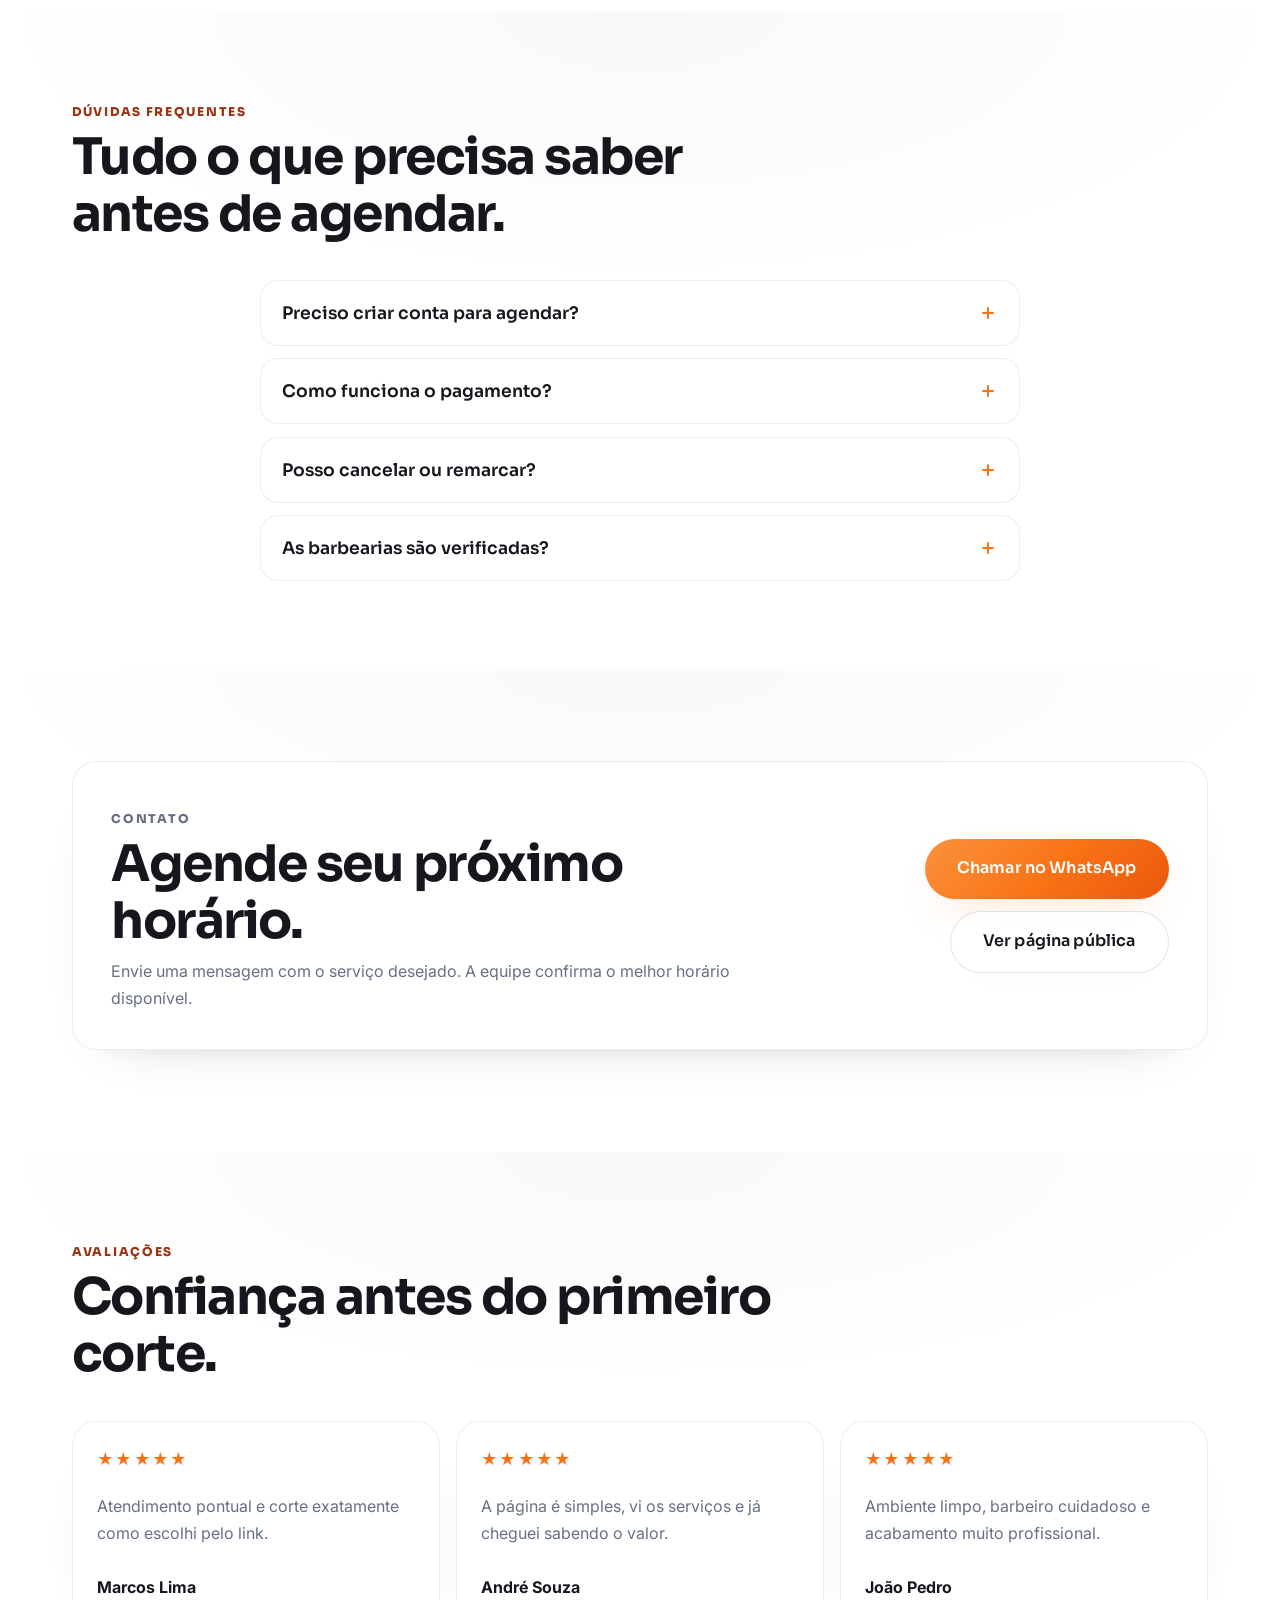
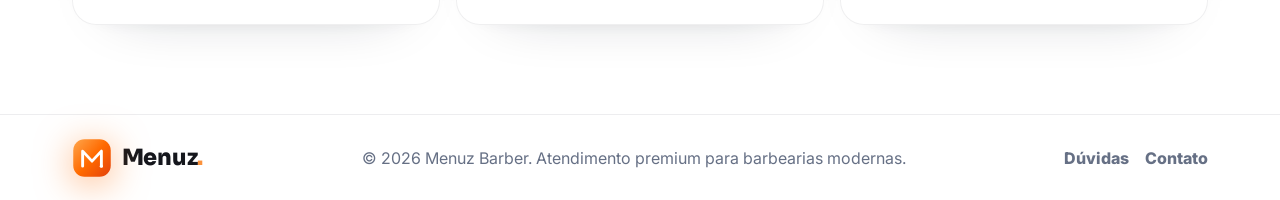
==== commit 10bba747: "feat: prova social, FAQ, SEO estruturado e refinamentos de UX na home - Hero com linha de proposta d" ====
--- a/index.html
+++ b/index.html
@@ -10,13 +10,64 @@
   <meta property="og:type" content="website">
   <meta property="og:title" content="Menuz Barber | Barbearia Premium">
   <meta property="og:description" content="Agende corte, barba, sobrancelha e pigmentação com uma experiência premium.">
-  <meta property="og:image" content="https://pedrocerqueiracavalcante.github.io/aura-studio-site/assets/img/logo.svg">
+  <meta property="og:image" content="https://pedrocerqueiracavalcante.github.io/aura-studio-site/assets/img/home-menuz-white-barber-bg.png">
+  <meta property="og:locale" content="pt_BR">
+  <meta property="og:site_name" content="Menuz Barber">
+  <meta name="twitter:card" content="summary_large_image">
+  <meta name="twitter:title" content="Menuz Barber | Barbearia Premium">
+  <meta name="twitter:description" content="Encontre e agende nas melhores barbearias perto de você — em segundos.">
+  <meta name="twitter:image" content="https://pedrocerqueiracavalcante.github.io/aura-studio-site/assets/img/home-menuz-white-barber-bg.png">
   <link rel="icon" type="image/svg+xml" href="assets/img/favicon.svg">
   <link rel="apple-touch-icon" href="assets/img/logo.svg">
   <link rel="preconnect" href="https://fonts.googleapis.com">
   <link rel="preconnect" href="https://fonts.gstatic.com" crossorigin>
   <link href="https://fonts.googleapis.com/css2?family=Sora:wght@400;500;600;700;800&family=Inter:wght@400;500;600;700&display=swap" rel="stylesheet">
-  <link rel="stylesheet" href="assets/css/styles.css?v=20260728-08">
+  <link rel="stylesheet" href="assets/css/styles.css?v=20260728-11">
+  <script type="application/ld+json">
+  {
+    "@context": "https://schema.org",
+    "@type": "HairSalon",
+    "name": "Menuz Barber",
+    "description": "Plataforma para encontrar e agendar nas melhores barbearias perto de você.",
+    "url": "https://pedrocerqueiracavalcante.github.io/aura-studio-site/",
+    "image": "https://pedrocerqueiracavalcante.github.io/aura-studio-site/assets/img/home-menuz-white-barber-bg.png",
+    "priceRange": "R$ 45–70",
+    "areaServed": "BR",
+    "aggregateRating": {
+      "@type": "AggregateRating",
+      "ratingValue": "4.9",
+      "reviewCount": "327"
+    }
+  }
+  </script>
+  <script type="application/ld+json">
+  {
+    "@context": "https://schema.org",
+    "@type": "FAQPage",
+    "mainEntity": [
+      {
+        "@type": "Question",
+        "name": "Preciso criar conta para agendar?",
+        "acceptedAnswer": { "@type": "Answer", "text": "Você pode explorar as barbearias livremente. Para confirmar um horário, basta um cadastro rápido com nome e telefone." }
+      },
+      {
+        "@type": "Question",
+        "name": "Como funciona o pagamento?",
+        "acceptedAnswer": { "@type": "Answer", "text": "O pagamento é feito diretamente na barbearia. O Menuz organiza o agendamento; o valor e a forma de pagamento são definidos por cada estabelecimento." }
+      },
+      {
+        "@type": "Question",
+        "name": "Posso cancelar ou remarcar?",
+        "acceptedAnswer": { "@type": "Answer", "text": "Sim. Pela sua área do cliente você acompanha, cancela ou remarca seus agendamentos a qualquer momento." }
+      },
+      {
+        "@type": "Question",
+        "name": "As barbearias são verificadas?",
+        "acceptedAnswer": { "@type": "Answer", "text": "Sim. Todas as barbearias parceiras passam por validação e exibem avaliações reais de clientes." }
+      }
+    ]
+  }
+  </script>
 </head>
 <body class="landing-page premium-barber-page">
   <a class="skip-link" href="#main">Ir para o conteúdo</a>
@@ -99,6 +150,7 @@
         <div class="home__welcome" data-reveal>
           <h1 id="homeHeroTitle">Seja bem-vindo(a)</h1>
           <p class="home__date" data-today>—</p>
+          <p class="home__lead">Encontre e agende nas melhores barbearias perto de você — em segundos.</p>
         </div>
 
         <form class="home-find" role="search" action="empresas-proximas.html" method="get">
@@ -109,6 +161,26 @@
           <label class="sr-only" for="homeSearch">Encontre um estabelecimento</label>
           <input id="homeSearch" name="q" type="search" placeholder="Encontre um estabelecimento" autocomplete="off">
         </form>
+
+        <!-- Prova social -->
+        <ul class="home-stats" data-reveal aria-label="Menuz em números">
+          <li class="home-stat">
+            <strong data-count="4.9">0</strong>
+            <span>Avaliação média</span>
+          </li>
+          <li class="home-stat">
+            <strong data-count="12">0</strong>
+            <span>Barbearias parceiras</span>
+          </li>
+          <li class="home-stat">
+            <strong><span data-count="8500">0</span>+</strong>
+            <span>Agendamentos</span>
+          </li>
+          <li class="home-stat">
+            <strong><span data-count="98">0</span>%</strong>
+            <span>Clientes satisfeitos</span>
+          </li>
+        </ul>
 
         <!-- Carrossel de destaques (auto) -->
         <section class="promo-carousel" data-promo-carousel aria-label="Destaques">
@@ -139,16 +211,29 @@
       </div>
     </section>
 
-    <section class="premium-section home-reviews" id="avaliacoes">
+    <section class="premium-section faq" id="faq" aria-labelledby="faqTitle">
       <div class="container">
         <div class="premium-section__head" data-reveal>
-          <p class="premium-eyebrow" data-i18n="reviews.eyebrow">Avaliações</p>
-          <h2 data-i18n="reviews.title">Confiança antes do primeiro corte.</h2>
-        </div>
-        <div class="premium-grid premium-grid--three">
-          <article class="review-card" data-reveal><span>★★★★★</span><p data-i18n="reviews.card1">Atendimento pontual e corte exatamente como escolhi pelo link.</p><strong>Marcos Lima</strong></article>
-          <article class="review-card" data-reveal><span>★★★★★</span><p data-i18n="reviews.card2">A página é simples, vi os serviços e já cheguei sabendo o valor.</p><strong>André Souza</strong></article>
-          <article class="review-card" data-reveal><span>★★★★★</span><p data-i18n="reviews.card3">Ambiente limpo, barbeiro cuidadoso e acabamento muito profissional.</p><strong>João Pedro</strong></article>
+          <p class="premium-eyebrow">Dúvidas frequentes</p>
+          <h2 id="faqTitle">Tudo o que precisa saber antes de agendar.</h2>
+        </div>
+        <div class="faq__list" data-reveal>
+          <details class="faq__item">
+            <summary>Preciso criar conta para agendar?<span class="faq__icon" aria-hidden="true"></span></summary>
+            <p>Você pode explorar as barbearias livremente. Para confirmar um horário, basta um cadastro rápido com nome e telefone.</p>
+          </details>
+          <details class="faq__item">
+            <summary>Como funciona o pagamento?<span class="faq__icon" aria-hidden="true"></span></summary>
+            <p>O pagamento é feito diretamente na barbearia. O Menuz organiza o agendamento; o valor e a forma de pagamento são definidos por cada estabelecimento.</p>
+          </details>
+          <details class="faq__item">
+            <summary>Posso cancelar ou remarcar?<span class="faq__icon" aria-hidden="true"></span></summary>
+            <p>Sim. Pela sua área do cliente você acompanha, cancela ou remarca seus agendamentos a qualquer momento.</p>
+          </details>
+          <details class="faq__item">
+            <summary>As barbearias são verificadas?<span class="faq__icon" aria-hidden="true"></span></summary>
+            <p>Sim. Todas as barbearias parceiras passam por validação e exibem avaliações reais de clientes.</p>
+          </details>
         </div>
       </div>
     </section>
@@ -165,6 +250,20 @@
             <a class="btn btn--primary btn--lg" href="https://wa.me/5531999999999?text=Olá! Quero agendar um horário na Barbearia Menuz." data-i18n="contact.whatsapp">Chamar no WhatsApp</a>
             <a class="btn btn--ghost btn--lg" href="barbearia-menuz.html" data-i18n="contact.publicPage">Ver página pública</a>
           </div>
+        </div>
+      </div>
+    </section>
+
+    <section class="premium-section home-reviews" id="avaliacoes">
+      <div class="container">
+        <div class="premium-section__head" data-reveal>
+          <p class="premium-eyebrow" data-i18n="reviews.eyebrow">Avaliações</p>
+          <h2 data-i18n="reviews.title">Confiança antes do primeiro corte.</h2>
+        </div>
+        <div class="premium-grid premium-grid--three">
+          <article class="review-card" data-reveal><span>★★★★★</span><p data-i18n="reviews.card1">Atendimento pontual e corte exatamente como escolhi pelo link.</p><strong>Marcos Lima</strong></article>
+          <article class="review-card" data-reveal><span>★★★★★</span><p data-i18n="reviews.card2">A página é simples, vi os serviços e já cheguei sabendo o valor.</p><strong>André Souza</strong></article>
+          <article class="review-card" data-reveal><span>★★★★★</span><p data-i18n="reviews.card3">Ambiente limpo, barbeiro cuidadoso e acabamento muito profissional.</p><strong>João Pedro</strong></article>
         </div>
       </div>
     </section>
@@ -178,12 +277,13 @@
       </a>
       <p data-i18n="footer.copy">© 2026 Menuz Barber. Atendimento premium para barbearias modernas.</p>
       <div class="premium-footer__links">
+        <a href="#faq">Dúvidas</a>
         <a href="#contato" data-i18n="nav.contact">Contato</a>
       </div>
     </div>
   </footer>
 
   <button class="to-top" id="toTop" type="button" aria-label="Voltar ao topo" data-i18n-aria-label="toTop.label">↑</button>
-  <script src="assets/js/main.js?v=20260728-08" defer></script>
+  <script src="assets/js/main.js?v=20260728-11" defer></script>
 </body>
 </html>
--- a/assets/css/styles.css
+++ b/assets/css/styles.css
@@ -1926,11 +1926,11 @@
   --text: #111827;
   --muted: #667085;
   --border: #E5E7EB;
-  --shadow: 0 26px 70px -56px rgba(15,23,42,.36);
-  background-color: #fff;
+  --shadow: 0 28px 70px -54px rgba(92,64,45,.28);
+  background-color: #F8F3EC;
   background-image:
-    linear-gradient(90deg, rgba(255,255,255,.93) 0%, rgba(255,255,255,.76) 46%, rgba(255,255,255,.58) 74%, rgba(255,255,255,.84) 100%),
-    linear-gradient(180deg, rgba(255,255,255,.18), rgba(255,255,255,.90) 560px, #fff 100%),
+    linear-gradient(90deg, rgba(255,255,255,.74) 0%, rgba(255,255,255,.42) 44%, rgba(255,255,255,.26) 74%, rgba(255,255,255,.58) 100%),
+    linear-gradient(180deg, rgba(255,255,255,.06), rgba(255,255,255,.70) 680px, rgba(255,255,255,.94) 100%),
     url("../img/menuz-white-realistic-bg.png");
   background-attachment: fixed;
   background-position: center top;
@@ -1951,7 +1951,8 @@
   align-items: start;
   gap: clamp(1rem, 3vw, 2rem);
   width: min(100% - 2rem, 1220px);
-  padding: clamp(1rem, 3vw, 2rem) 0;
+  min-height: 100vh;
+  padding: clamp(1rem, 3vw, 2.4rem) 0;
 }
 .public-premium-profile .public-main {
   display: grid;
@@ -1967,9 +1968,11 @@
   grid-template-columns: 60px minmax(0, 1fr) auto auto;
   align-items: center;
   gap: .9rem;
-  border: 1px solid var(--border);
-  border-radius: 16px;
-  background: rgba(255,255,255,.92);
+  border: 1px solid rgba(255,255,255,.72);
+  border-radius: 18px;
+  background: rgba(255,255,255,.78);
+  backdrop-filter: blur(18px);
+  -webkit-backdrop-filter: blur(18px);
   box-shadow: var(--shadow);
   padding: .9rem;
 }
@@ -2033,11 +2036,11 @@
 }
 .public-premium-profile .public-photo {
   min-height: 0;
-  border: 1px solid rgba(17,24,39,.08);
-  border-radius: 14px;
+  border: 1px solid rgba(255,255,255,.68);
+  border-radius: 16px;
   background-size: cover;
   background-position: center;
-  box-shadow: 0 24px 56px -50px rgba(15,23,42,.42);
+  box-shadow: 0 24px 56px -48px rgba(92,64,45,.42);
 }
 .public-premium-profile .public-photo::after {
   background: linear-gradient(180deg, rgba(0,0,0,.06), rgba(0,0,0,.36));
@@ -2139,12 +2142,13 @@
 .public-premium-profile .public-barbers,
 .public-premium-profile .public-products,
 .public-premium-profile .booking-steps,
-.public-premium-profile .schedule-card,
-.public-premium-profile .reviews-section {
-  border-color: var(--border);
-  background: rgba(255,255,255,.9);
+.public-premium-profile .schedule-card {
+  border-color: rgba(255,255,255,.70);
+  background: rgba(255,255,255,.80);
   color: #111827;
   box-shadow: var(--shadow);
+  backdrop-filter: blur(16px);
+  -webkit-backdrop-filter: blur(16px);
 }
 .public-premium-profile .quick-service-grid article,
 .public-premium-profile .plan-options article,
@@ -2155,8 +2159,8 @@
 .public-premium-profile .review-card,
 .public-premium-profile .review-form-card,
 .public-premium-profile .review-summary-grid article {
-  border-color: var(--border);
-  background: #fff;
+  border-color: rgba(17,24,39,.08);
+  background: rgba(255,255,255,.92);
   color: #111827;
 }
 .public-products {
@@ -2274,9 +2278,11 @@
   top: 1rem;
   display: grid;
   gap: 0;
-  border: 1px solid var(--border);
-  border-radius: 18px;
-  background: rgba(255,255,255,.92);
+  border: 1px solid rgba(255,255,255,.72);
+  border-radius: 20px;
+  background: rgba(255,255,255,.80);
+  backdrop-filter: blur(18px);
+  -webkit-backdrop-filter: blur(18px);
   box-shadow: var(--shadow);
   padding: 1.1rem;
 }
@@ -2347,12 +2353,176 @@
   font-size: 1.1rem;
   box-shadow: 0 16px 36px -32px rgba(15,23,42,.34);
 }
+.public-premium-profile .public-menuz-footer {
+  position: relative;
+  isolation: isolate;
+  margin-top: clamp(1.8rem, 4vw, 3.2rem);
+  background:
+    radial-gradient(circle at 10% 0, rgba(255,106,0,.16), transparent 32rem),
+    linear-gradient(180deg, #050505, #020202);
+  color: #fff;
+  border-top: 1px solid rgba(255,255,255,.08);
+}
+.public-premium-profile .public-menuz-footer::before {
+  content: "";
+  position: absolute;
+  inset: 0;
+  z-index: -1;
+  background-image: linear-gradient(90deg, rgba(255,255,255,.035) 1px, transparent 1px);
+  background-size: 140px 100%;
+  opacity: .28;
+}
+.public-premium-profile .public-menuz-footer__inner {
+  width: min(100% - 2rem, 1220px);
+  margin-inline: auto;
+  display: grid;
+  grid-template-columns: minmax(220px, 1.25fr) minmax(160px, .9fr) minmax(160px, .9fr) minmax(260px, 1.15fr);
+  gap: clamp(2rem, 6vw, 5rem);
+  padding: clamp(3rem, 7vw, 5.2rem) 0 clamp(2.3rem, 5vw, 3.8rem);
+}
+.public-premium-profile .public-menuz-footer__logo {
+  display: inline-flex;
+  align-items: center;
+  gap: .78rem;
+  color: #fff;
+  font-family: var(--font-display);
+  font-size: 1.9rem;
+  font-weight: 900;
+  letter-spacing: 0;
+}
+.public-premium-profile .public-menuz-footer__logo img {
+  width: 58px;
+  height: 58px;
+  border-radius: 18px;
+  box-shadow: 0 18px 42px -26px rgba(255,106,0,.62);
+}
+.public-premium-profile .public-menuz-footer__brand p,
+.public-premium-profile .public-menuz-footer__manager p,
+.public-premium-profile .public-menuz-footer__bottom p {
+  color: rgba(255,255,255,.68);
+  line-height: 1.65;
+}
+.public-premium-profile .public-menuz-footer__brand p {
+  max-width: 28ch;
+  margin: 1rem 0 1.55rem;
+}
+.public-premium-profile .public-menuz-footer__socials {
+  display: flex;
+  gap: 1rem;
+  flex-wrap: wrap;
+}
+.public-premium-profile .public-menuz-footer__socials a {
+  width: 34px;
+  height: 34px;
+  display: grid;
+  place-items: center;
+  border: 1px solid rgba(255,255,255,.16);
+  border-radius: 999px;
+  background: rgba(255,255,255,.06);
+  color: #fff;
+  font-size: .86rem;
+  font-weight: 900;
+  transition: transform .22s var(--ease), border-color .22s var(--ease), background .22s var(--ease);
+}
+.public-premium-profile .public-menuz-footer__socials a:hover {
+  transform: translateY(-2px);
+  border-color: rgba(255,106,0,.62);
+  background: rgba(255,106,0,.18);
+}
+.public-premium-profile .public-menuz-footer__col,
+.public-premium-profile .public-menuz-footer__app {
+  display: grid;
+  align-content: start;
+  gap: .85rem;
+}
+.public-premium-profile .public-menuz-footer h2,
+.public-premium-profile .public-menuz-footer h3 {
+  color: #fff;
+  font-family: var(--font-display);
+  font-size: 1.05rem;
+  font-weight: 900;
+  letter-spacing: 0;
+}
+.public-premium-profile .public-menuz-footer__col a,
+.public-premium-profile .public-menuz-footer__bottom a {
+  width: fit-content;
+  color: rgba(255,255,255,.74);
+  font-weight: 700;
+  transition: color .22s var(--ease), transform .22s var(--ease);
+}
+.public-premium-profile .public-menuz-footer__col a:hover,
+.public-premium-profile .public-menuz-footer__bottom a:hover {
+  color: #FF8A2A;
+  transform: translateX(2px);
+}
+.public-premium-profile .public-menuz-footer__store {
+  display: grid;
+  gap: .65rem;
+  margin-bottom: 1.25rem;
+}
+.public-premium-profile .public-menuz-footer__store a {
+  min-height: 44px;
+  display: flex;
+  align-items: center;
+  gap: .72rem;
+  border: 1px solid rgba(255,255,255,.16);
+  border-radius: 8px;
+  background: rgba(9,16,32,.72);
+  color: #fff;
+  font-weight: 900;
+  padding: .62rem .95rem;
+  transition: transform .22s var(--ease), border-color .22s var(--ease), background .22s var(--ease);
+}
+.public-premium-profile .public-menuz-footer__store a:hover {
+  transform: translateY(-2px);
+  border-color: rgba(255,106,0,.52);
+  background: rgba(255,106,0,.13);
+}
+.public-premium-profile .public-menuz-footer__store span {
+  width: 18px;
+  display: inline-grid;
+  place-items: center;
+  color: #fff;
+  font-size: .85rem;
+}
+.public-premium-profile .public-menuz-footer__manager {
+  display: grid;
+  gap: .8rem;
+  margin-top: .35rem;
+}
+.public-premium-profile .public-menuz-footer__manager a {
+  width: fit-content;
+  border: 1px solid rgba(255,106,0,.45);
+  border-radius: 9px;
+  background: rgba(255,106,0,.12);
+  color: #fff;
+  font-weight: 900;
+  padding: .72rem 1rem;
+  transition: transform .22s var(--ease), background .22s var(--ease);
+}
+.public-premium-profile .public-menuz-footer__manager a:hover {
+  transform: translateY(-2px);
+  background: var(--brand);
+}
+.public-premium-profile .public-menuz-footer__bottom {
+  width: min(100% - 2rem, 1220px);
+  margin-inline: auto;
+  display: flex;
+  align-items: center;
+  justify-content: space-between;
+  gap: 1rem;
+  border-top: 1px solid rgba(255,255,255,.12);
+  padding: 1.6rem 0 2rem;
+}
 @media (max-width: 1040px) {
   .public-premium-profile .public-shell {
     grid-template-columns: 1fr;
   }
   .public-premium-profile .public-side {
     position: static;
+  }
+  .public-premium-profile .public-menuz-footer__inner {
+    grid-template-columns: 1.2fr 1fr;
   }
 }
 @media (max-width: 760px) {
@@ -2377,6 +2547,14 @@
   .public-premium-profile .amenities-grid {
     grid-template-columns: repeat(2, minmax(0, 1fr));
   }
+  .public-premium-profile .public-menuz-footer__inner {
+    grid-template-columns: 1fr;
+    gap: 2rem;
+  }
+  .public-premium-profile .public-menuz-footer__bottom {
+    align-items: flex-start;
+    flex-direction: column;
+  }
 }
 @media (max-width: 520px) {
   .public-premium-profile .public-shell {
@@ -2389,16 +2567,40 @@
     grid-column: 1;
   }
   .public-premium-profile .public-head__actions {
+    display: grid;
+    grid-template-columns: 64px minmax(0, 1fr);
     align-items: stretch;
-    flex-direction: column;
-  }
-  .public-premium-profile .public-head__actions .btn,
-  .public-premium-profile .language-selector,
+    gap: .6rem;
+    flex-direction: initial;
+  }
+  .public-premium-profile .language-selector {
+    width: auto;
+    min-width: 0;
+  }
   .public-premium-profile .language-selector__button {
+    width: 64px;
+    min-width: 0;
+    justify-content: center;
+    padding: .28rem .42rem;
+  }
+  .public-premium-profile .language-selector__code {
+    display: none;
+  }
+  .public-premium-profile .public-head__actions .btn {
     width: 100%;
+  }
+  .public-premium-profile .public-head__actions .btn--primary {
+    grid-column: 1 / -1;
   }
   .public-premium-profile .amenities-grid {
     grid-template-columns: 1fr;
+  }
+  .public-premium-profile .public-menuz-footer__inner,
+  .public-premium-profile .public-menuz-footer__bottom {
+    width: min(100% - 1.2rem, 1220px);
+  }
+  .public-premium-profile .public-menuz-footer__store a {
+    justify-content: center;
   }
 }
 .public-tabs {
@@ -2934,7 +3136,7 @@
   border-radius: 18px;
   padding: 1.15rem;
   background:
-    linear-gradient(180deg, #fff, rgba(255,247,237,.56)),
+    linear-gradient(180deg, rgba(255,255,255,.96), rgba(255,247,237,.68)),
     radial-gradient(circle at 100% 0, rgba(249,115,22,.16), transparent 40%);
 }
 .public-premium-profile .booking-summary div {
@@ -6126,7 +6328,7 @@
   border-radius: 44px 0 0 44px;
   background:
     linear-gradient(90deg, rgba(255,255,255,.96) 0%, rgba(255,255,255,.72) 34%, rgba(255,255,255,.24) 78%, rgba(255,255,255,.42) 100%),
-    url("../img/menuz-white-realistic-bg.png") center / cover no-repeat;
+    url("../img/home-menuz-white-barber-bg.png") center / cover no-repeat;
   box-shadow: 0 44px 120px -82px rgba(15,23,42,.48);
   filter: none;
 }
@@ -6752,3 +6954,146 @@
 
 @media (max-width: 900px) { .hs-stage { --hs-w: 78vw; } .hs-slide { margin-inline: -2.4rem; } }
 @media (max-width: 600px) { .hs-stage { --hs-w: 88vw; } .hs-slide { margin-inline: -.6rem; } .hs-card { height: 360px; } .hs-card__body { max-width: none; } }
+
+/* =====================================================================
+   Enhancements 2026-07 — scroll progress, hero lead, social proof,
+   FAQ accordion, focus states, micro-interactions
+   ===================================================================== */
+
+/* Scroll progress bar */
+.scroll-progress {
+  position: fixed;
+  top: 0; left: 0;
+  width: 100%;
+  height: 3px;
+  transform: scaleX(0);
+  transform-origin: 0 50%;
+  background: var(--grad);
+  z-index: 1200;
+  will-change: transform;
+  pointer-events: none;
+}
+
+/* Hero lead line */
+.home__lead {
+  margin-top: .55rem;
+  max-width: 40ch;
+  font-size: clamp(1rem, 1.6vw, 1.18rem);
+  line-height: 1.5;
+  color: var(--muted);
+}
+
+/* Social proof */
+.home-stats {
+  list-style: none;
+  padding: 0;
+  margin: clamp(1.3rem, 3vw, 2.1rem) 0 0;
+  display: grid;
+  grid-template-columns: repeat(4, 1fr);
+  gap: clamp(.6rem, 1.6vw, 1rem);
+}
+.home-stat {
+  padding: clamp(.9rem, 1.8vw, 1.3rem) 1rem;
+  text-align: center;
+  background: var(--surface);
+  border: 1px solid var(--border);
+  border-radius: var(--radius);
+  box-shadow: var(--shadow);
+  transition: transform .35s var(--ease), box-shadow .35s var(--ease);
+}
+.home-stat:hover { transform: translateY(-4px); box-shadow: var(--shadow-glow); }
+.home-stat strong {
+  display: block;
+  font-family: var(--font-display);
+  font-weight: 800;
+  font-size: clamp(1.55rem, 3.4vw, 2.35rem);
+  line-height: 1;
+  color: var(--brand-deep);
+  background: var(--grad);
+  -webkit-background-clip: text;
+  background-clip: text;
+  -webkit-text-fill-color: transparent;
+}
+.home-stat span {
+  display: block;
+  margin-top: .4rem;
+  font-size: clamp(.72rem, 1.4vw, .84rem);
+  color: var(--muted);
+  letter-spacing: .01em;
+}
+@media (max-width: 620px) {
+  .home-stats { grid-template-columns: repeat(2, 1fr); }
+}
+
+/* FAQ accordion */
+.faq__list {
+  max-width: 760px;
+  margin: 0 auto;
+  display: grid;
+  gap: .8rem;
+}
+.faq__item {
+  border: 1px solid var(--border);
+  border-radius: var(--radius);
+  background: var(--surface);
+  overflow: hidden;
+  transition: border-color .3s var(--ease), box-shadow .3s var(--ease);
+}
+.faq__item[open] { border-color: var(--border-2); box-shadow: var(--shadow); }
+.faq__item summary {
+  list-style: none;
+  cursor: pointer;
+  padding: 1.1rem 1.3rem;
+  display: flex;
+  align-items: center;
+  justify-content: space-between;
+  gap: 1rem;
+  font-family: var(--font-display);
+  font-weight: 600;
+  font-size: clamp(1rem, 1.7vw, 1.08rem);
+  color: var(--text);
+}
+.faq__item summary::-webkit-details-marker { display: none; }
+.faq__icon {
+  position: relative;
+  flex: 0 0 auto;
+  width: 20px; height: 20px;
+}
+.faq__icon::before, .faq__icon::after {
+  content: "";
+  position: absolute;
+  top: 50%; left: 50%;
+  width: 12px; height: 2px;
+  border-radius: 2px;
+  background: var(--brand);
+  transform: translate(-50%, -50%);
+  transition: transform .3s var(--ease);
+}
+.faq__icon::after { transform: translate(-50%, -50%) rotate(90deg); }
+.faq__item[open] .faq__icon::after { transform: translate(-50%, -50%) rotate(0deg); }
+.faq__item p {
+  margin: 0;
+  padding: 0 1.3rem 1.2rem;
+  color: var(--muted);
+  line-height: 1.6;
+  font-size: clamp(.92rem, 1.5vw, 1rem);
+}
+
+/* Global focus-visible (a11y) */
+a:focus-visible,
+summary:focus-visible,
+[tabindex]:focus-visible {
+  outline: 2px solid var(--brand);
+  outline-offset: 3px;
+  border-radius: 6px;
+}
+
+/* Micro-interaction on review cards */
+.review-card { transition: transform .35s var(--ease), box-shadow .35s var(--ease); }
+.review-card:hover { transform: translateY(-4px); }
+
+@media (prefers-reduced-motion: reduce) {
+  .scroll-progress { display: none; }
+  .home-stat, .review-card, .faq__item, .faq__icon::before, .faq__icon::after { transition: none; }
+  .home-stat:hover, .review-card:hover { transform: none; }
+}
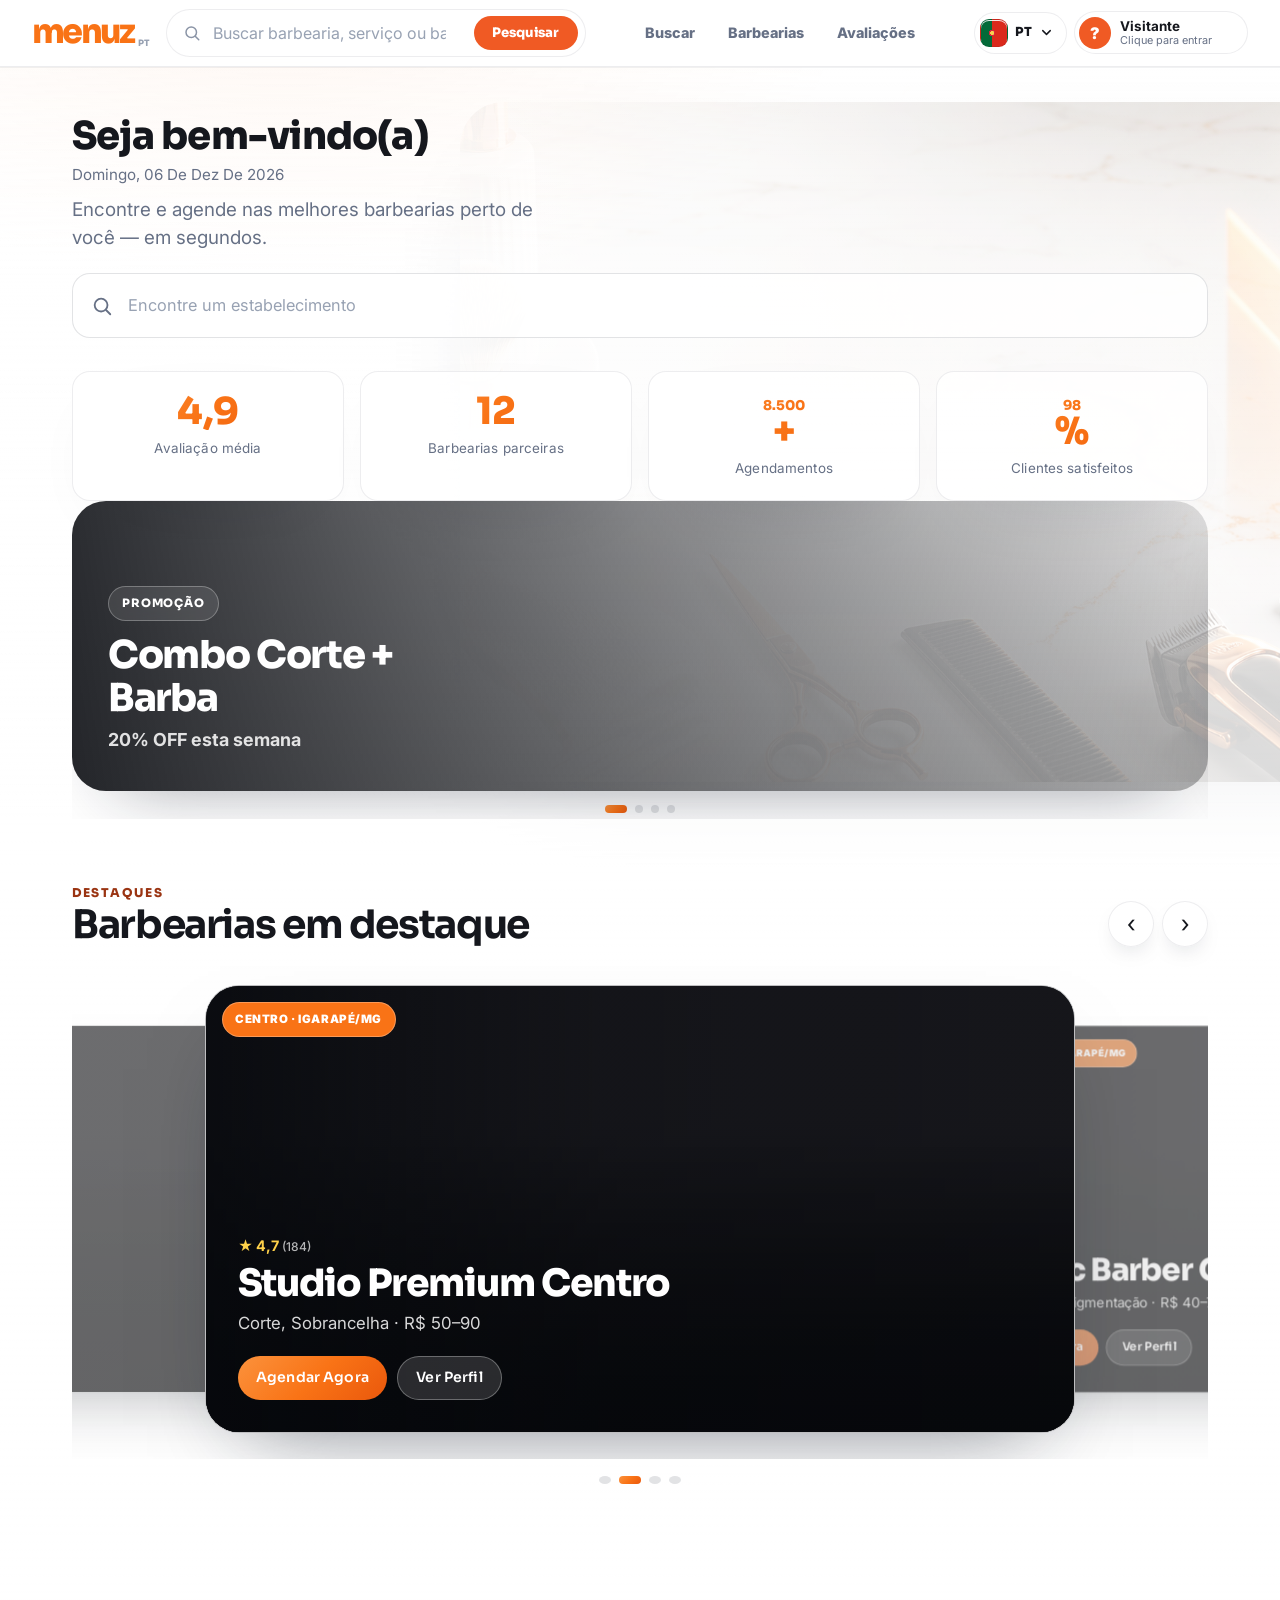
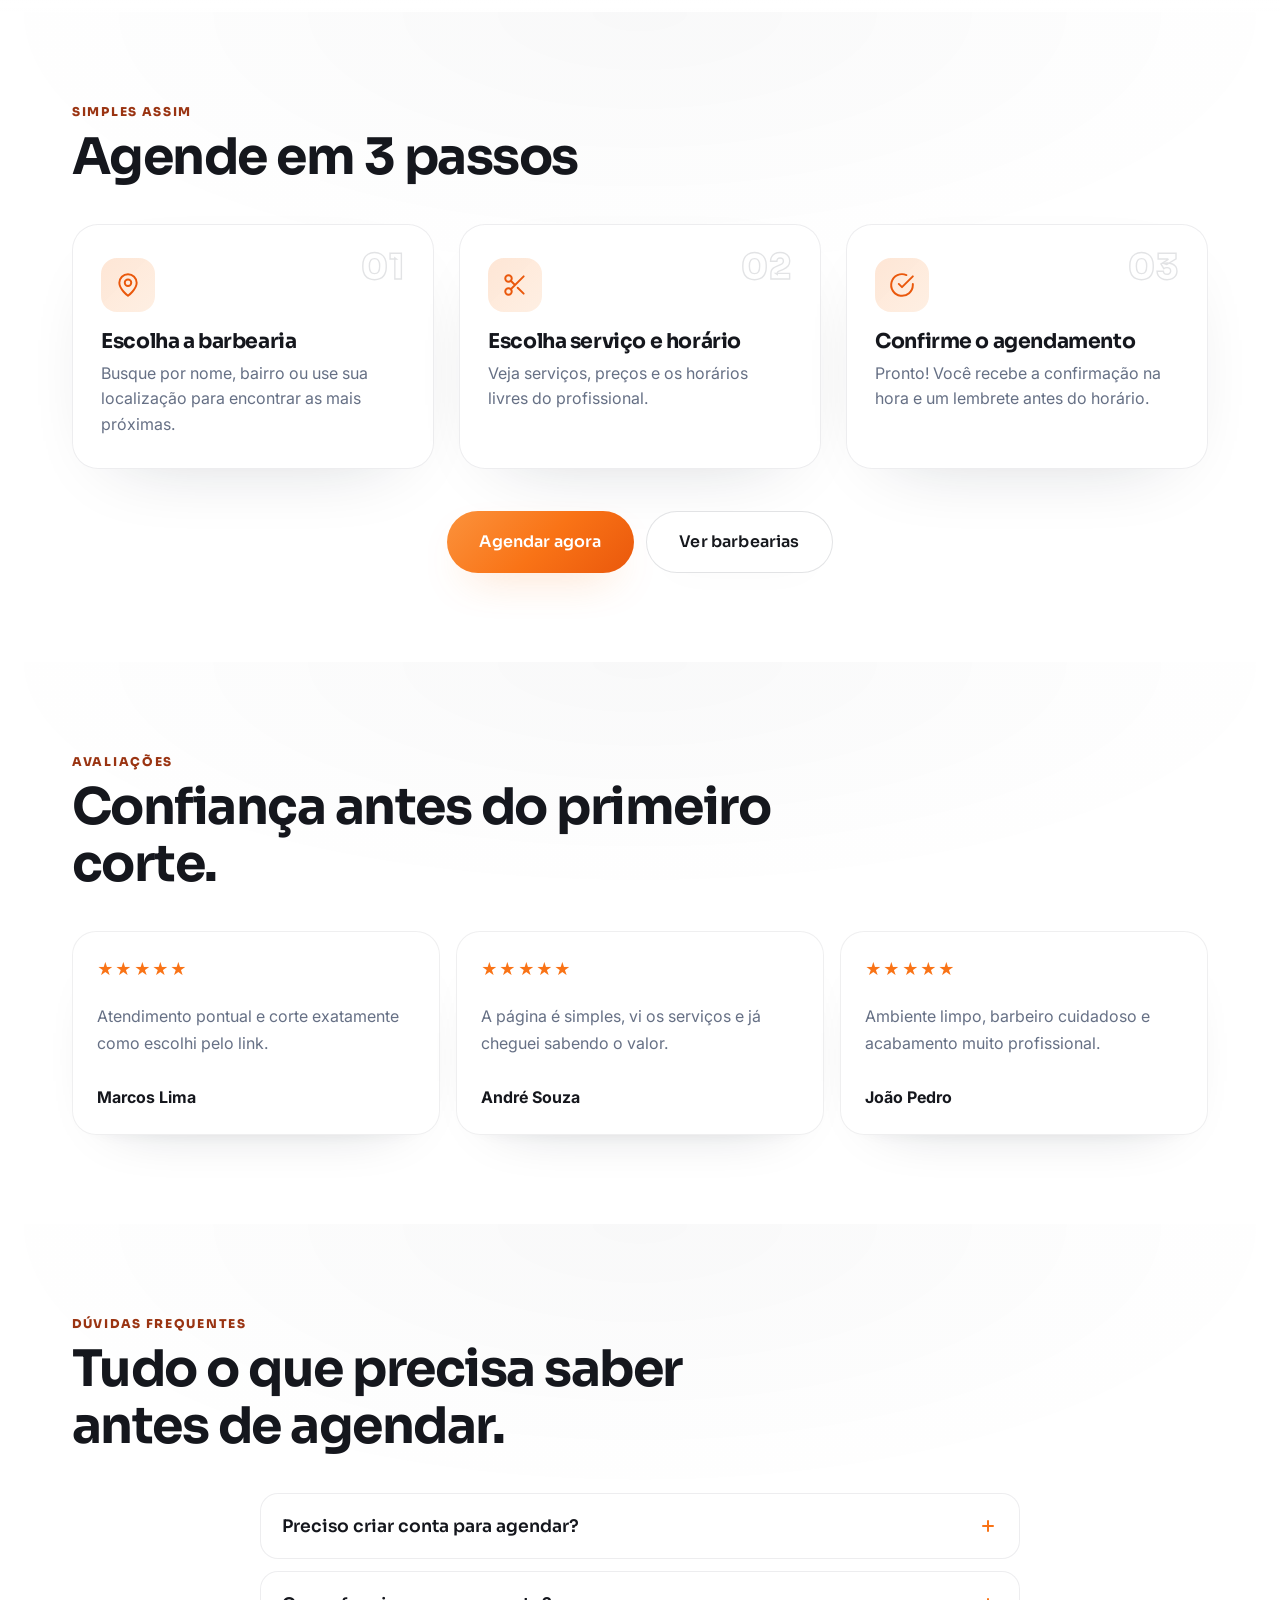
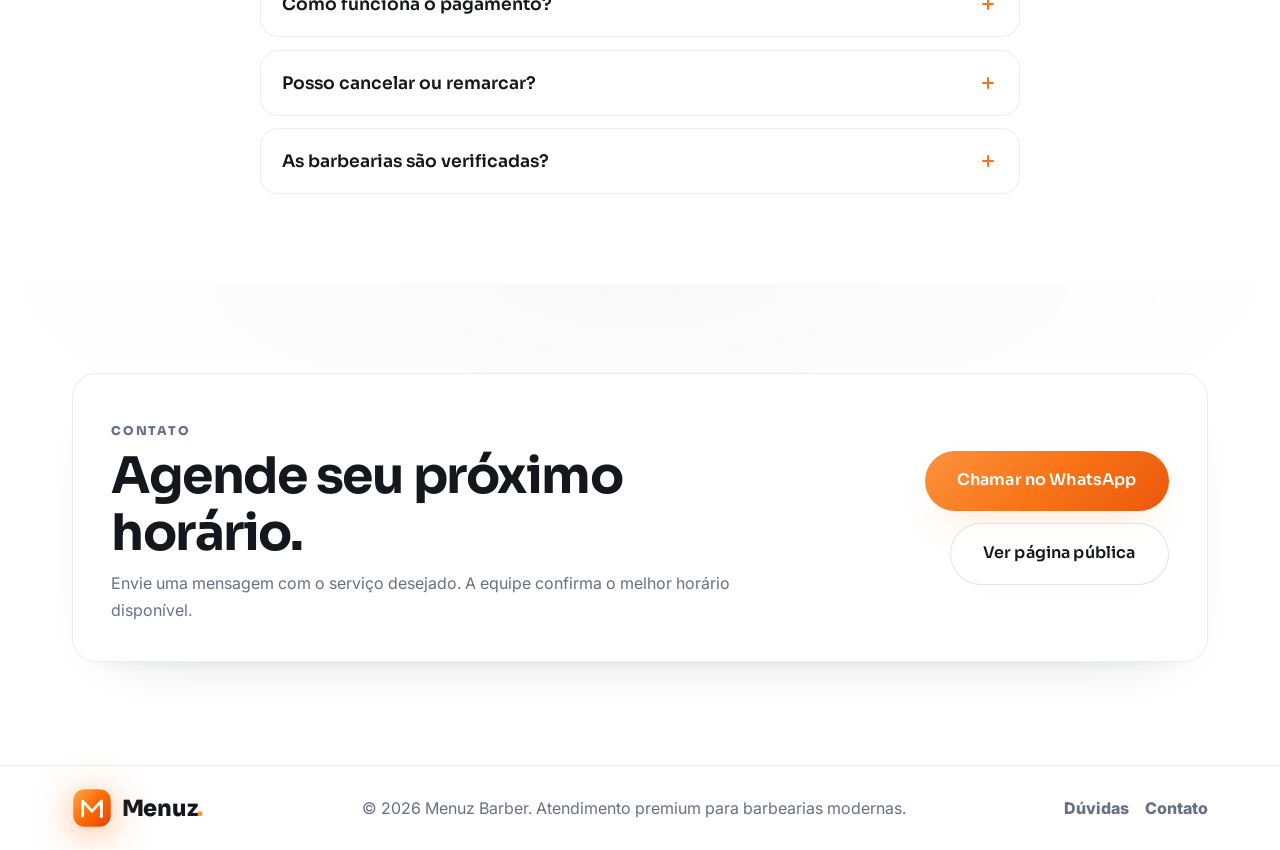
==== commit 5ea0ecdb: "feat: secao "Agende em 3 passos" e reordenacao para funil de conversao - Nova secao "Como funciona" " ====
--- a/index.html
+++ b/index.html
@@ -22,7 +22,7 @@
   <link rel="preconnect" href="https://fonts.googleapis.com">
   <link rel="preconnect" href="https://fonts.gstatic.com" crossorigin>
   <link href="https://fonts.googleapis.com/css2?family=Sora:wght@400;500;600;700;800&family=Inter:wght@400;500;600;700&display=swap" rel="stylesheet">
-  <link rel="stylesheet" href="assets/css/styles.css?v=20260728-11">
+  <link rel="stylesheet" href="assets/css/styles.css?v=20260728-12">
   <script type="application/ld+json">
   {
     "@context": "https://schema.org",
@@ -211,6 +211,59 @@
       </div>
     </section>
 
+    <section class="premium-section how" id="como-funciona" aria-labelledby="howTitle">
+      <div class="container">
+        <div class="premium-section__head" data-reveal>
+          <p class="premium-eyebrow">Simples assim</p>
+          <h2 id="howTitle">Agende em 3 passos</h2>
+        </div>
+        <ol class="how__steps">
+          <li class="how__step" data-reveal>
+            <span class="how__num" aria-hidden="true">01</span>
+            <span class="how__icon" aria-hidden="true">
+              <svg viewBox="0 0 24 24" fill="none" stroke="currentColor" stroke-width="1.8" stroke-linecap="round" stroke-linejoin="round"><path d="M20 10c0 6-8 12-8 12s-8-6-8-12a8 8 0 0 1 16 0Z"/><circle cx="12" cy="10" r="3"/></svg>
+            </span>
+            <h3>Escolha a barbearia</h3>
+            <p>Busque por nome, bairro ou use sua localização para encontrar as mais próximas.</p>
+          </li>
+          <li class="how__step" data-reveal data-reveal-delay="90">
+            <span class="how__num" aria-hidden="true">02</span>
+            <span class="how__icon" aria-hidden="true">
+              <svg viewBox="0 0 24 24" fill="none" stroke="currentColor" stroke-width="1.8" stroke-linecap="round" stroke-linejoin="round"><circle cx="6" cy="6" r="3"/><circle cx="6" cy="18" r="3"/><path d="M20 4 8.12 15.88M14.47 14.48 20 20M8.12 8.12 12 12"/></svg>
+            </span>
+            <h3>Escolha serviço e horário</h3>
+            <p>Veja serviços, preços e os horários livres do profissional.</p>
+          </li>
+          <li class="how__step" data-reveal data-reveal-delay="180">
+            <span class="how__num" aria-hidden="true">03</span>
+            <span class="how__icon" aria-hidden="true">
+              <svg viewBox="0 0 24 24" fill="none" stroke="currentColor" stroke-width="1.8" stroke-linecap="round" stroke-linejoin="round"><path d="M22 11.08V12a10 10 0 1 1-5.93-9.14"/><path d="m9 11 3 3L22 4"/></svg>
+            </span>
+            <h3>Confirme o agendamento</h3>
+            <p>Pronto! Você recebe a confirmação na hora e um lembrete antes do horário.</p>
+          </li>
+        </ol>
+        <div class="how__cta" data-reveal>
+          <a class="btn btn--primary btn--lg" href="barbearia-menuz.html#area">Agendar agora</a>
+          <a class="btn btn--ghost btn--lg" href="#estabelecimentos">Ver barbearias</a>
+        </div>
+      </div>
+    </section>
+
+    <section class="premium-section home-reviews" id="avaliacoes">
+      <div class="container">
+        <div class="premium-section__head" data-reveal>
+          <p class="premium-eyebrow" data-i18n="reviews.eyebrow">Avaliações</p>
+          <h2 data-i18n="reviews.title">Confiança antes do primeiro corte.</h2>
+        </div>
+        <div class="premium-grid premium-grid--three">
+          <article class="review-card" data-reveal><span>★★★★★</span><p data-i18n="reviews.card1">Atendimento pontual e corte exatamente como escolhi pelo link.</p><strong>Marcos Lima</strong></article>
+          <article class="review-card" data-reveal><span>★★★★★</span><p data-i18n="reviews.card2">A página é simples, vi os serviços e já cheguei sabendo o valor.</p><strong>André Souza</strong></article>
+          <article class="review-card" data-reveal><span>★★★★★</span><p data-i18n="reviews.card3">Ambiente limpo, barbeiro cuidadoso e acabamento muito profissional.</p><strong>João Pedro</strong></article>
+        </div>
+      </div>
+    </section>
+
     <section class="premium-section faq" id="faq" aria-labelledby="faqTitle">
       <div class="container">
         <div class="premium-section__head" data-reveal>
@@ -253,20 +306,6 @@
         </div>
       </div>
     </section>
-
-    <section class="premium-section home-reviews" id="avaliacoes">
-      <div class="container">
-        <div class="premium-section__head" data-reveal>
-          <p class="premium-eyebrow" data-i18n="reviews.eyebrow">Avaliações</p>
-          <h2 data-i18n="reviews.title">Confiança antes do primeiro corte.</h2>
-        </div>
-        <div class="premium-grid premium-grid--three">
-          <article class="review-card" data-reveal><span>★★★★★</span><p data-i18n="reviews.card1">Atendimento pontual e corte exatamente como escolhi pelo link.</p><strong>Marcos Lima</strong></article>
-          <article class="review-card" data-reveal><span>★★★★★</span><p data-i18n="reviews.card2">A página é simples, vi os serviços e já cheguei sabendo o valor.</p><strong>André Souza</strong></article>
-          <article class="review-card" data-reveal><span>★★★★★</span><p data-i18n="reviews.card3">Ambiente limpo, barbeiro cuidadoso e acabamento muito profissional.</p><strong>João Pedro</strong></article>
-        </div>
-      </div>
-    </section>
   </main>
 
   <footer class="footer premium-footer">
--- a/assets/css/styles.css
+++ b/assets/css/styles.css
@@ -7097,3 +7097,75 @@
   .home-stat, .review-card, .faq__item, .faq__icon::before, .faq__icon::after { transition: none; }
   .home-stat:hover, .review-card:hover { transform: none; }
 }
+
+/* =====================================================================
+   "Agende em 3 passos" — como funciona (foco em agendamento)
+   ===================================================================== */
+.how__steps {
+  list-style: none;
+  padding: 0;
+  margin: 0;
+  display: grid;
+  grid-template-columns: repeat(3, 1fr);
+  gap: clamp(1rem, 2.4vw, 1.6rem);
+}
+.how__step {
+  position: relative;
+  padding: clamp(1.6rem, 2.6vw, 2.2rem) clamp(1.4rem, 2.2vw, 1.9rem) clamp(1.5rem, 2.4vw, 2rem);
+  background: var(--surface);
+  border: 1px solid var(--border);
+  border-radius: var(--radius-lg);
+  box-shadow: var(--shadow);
+  transition: transform .4s var(--ease), box-shadow .4s var(--ease);
+}
+.how__step:hover { transform: translateY(-6px); box-shadow: var(--shadow-glow); }
+.how__num {
+  position: absolute;
+  top: clamp(1.1rem, 2vw, 1.55rem);
+  right: clamp(1.3rem, 2.2vw, 1.8rem);
+  font-family: var(--font-display);
+  font-weight: 800;
+  font-size: clamp(1.6rem, 3vw, 2.2rem);
+  line-height: 1;
+  color: transparent;
+  -webkit-text-stroke: 1.4px var(--border-2);
+  letter-spacing: .02em;
+}
+.how__icon {
+  display: inline-flex;
+  align-items: center;
+  justify-content: center;
+  width: 54px; height: 54px;
+  border-radius: 16px;
+  background: var(--grad-soft);
+  color: var(--brand-deep);
+  margin-bottom: 1.1rem;
+}
+.how__icon svg { width: 26px; height: 26px; }
+.how__step h3 {
+  font-family: var(--font-display);
+  font-size: clamp(1.1rem, 1.9vw, 1.28rem);
+  font-weight: 700;
+  margin-bottom: .5rem;
+  color: var(--text);
+}
+.how__step p {
+  color: var(--muted);
+  line-height: 1.6;
+  font-size: clamp(.92rem, 1.5vw, 1rem);
+  max-width: 32ch;
+}
+.how__cta {
+  display: flex;
+  flex-wrap: wrap;
+  justify-content: center;
+  gap: .8rem;
+  margin-top: clamp(1.8rem, 3.4vw, 2.6rem);
+}
+@media (max-width: 820px) {
+  .how__steps { grid-template-columns: 1fr; max-width: 460px; margin-inline: auto; }
+}
+@media (prefers-reduced-motion: reduce) {
+  .how__step { transition: none; }
+  .how__step:hover { transform: none; }
+}
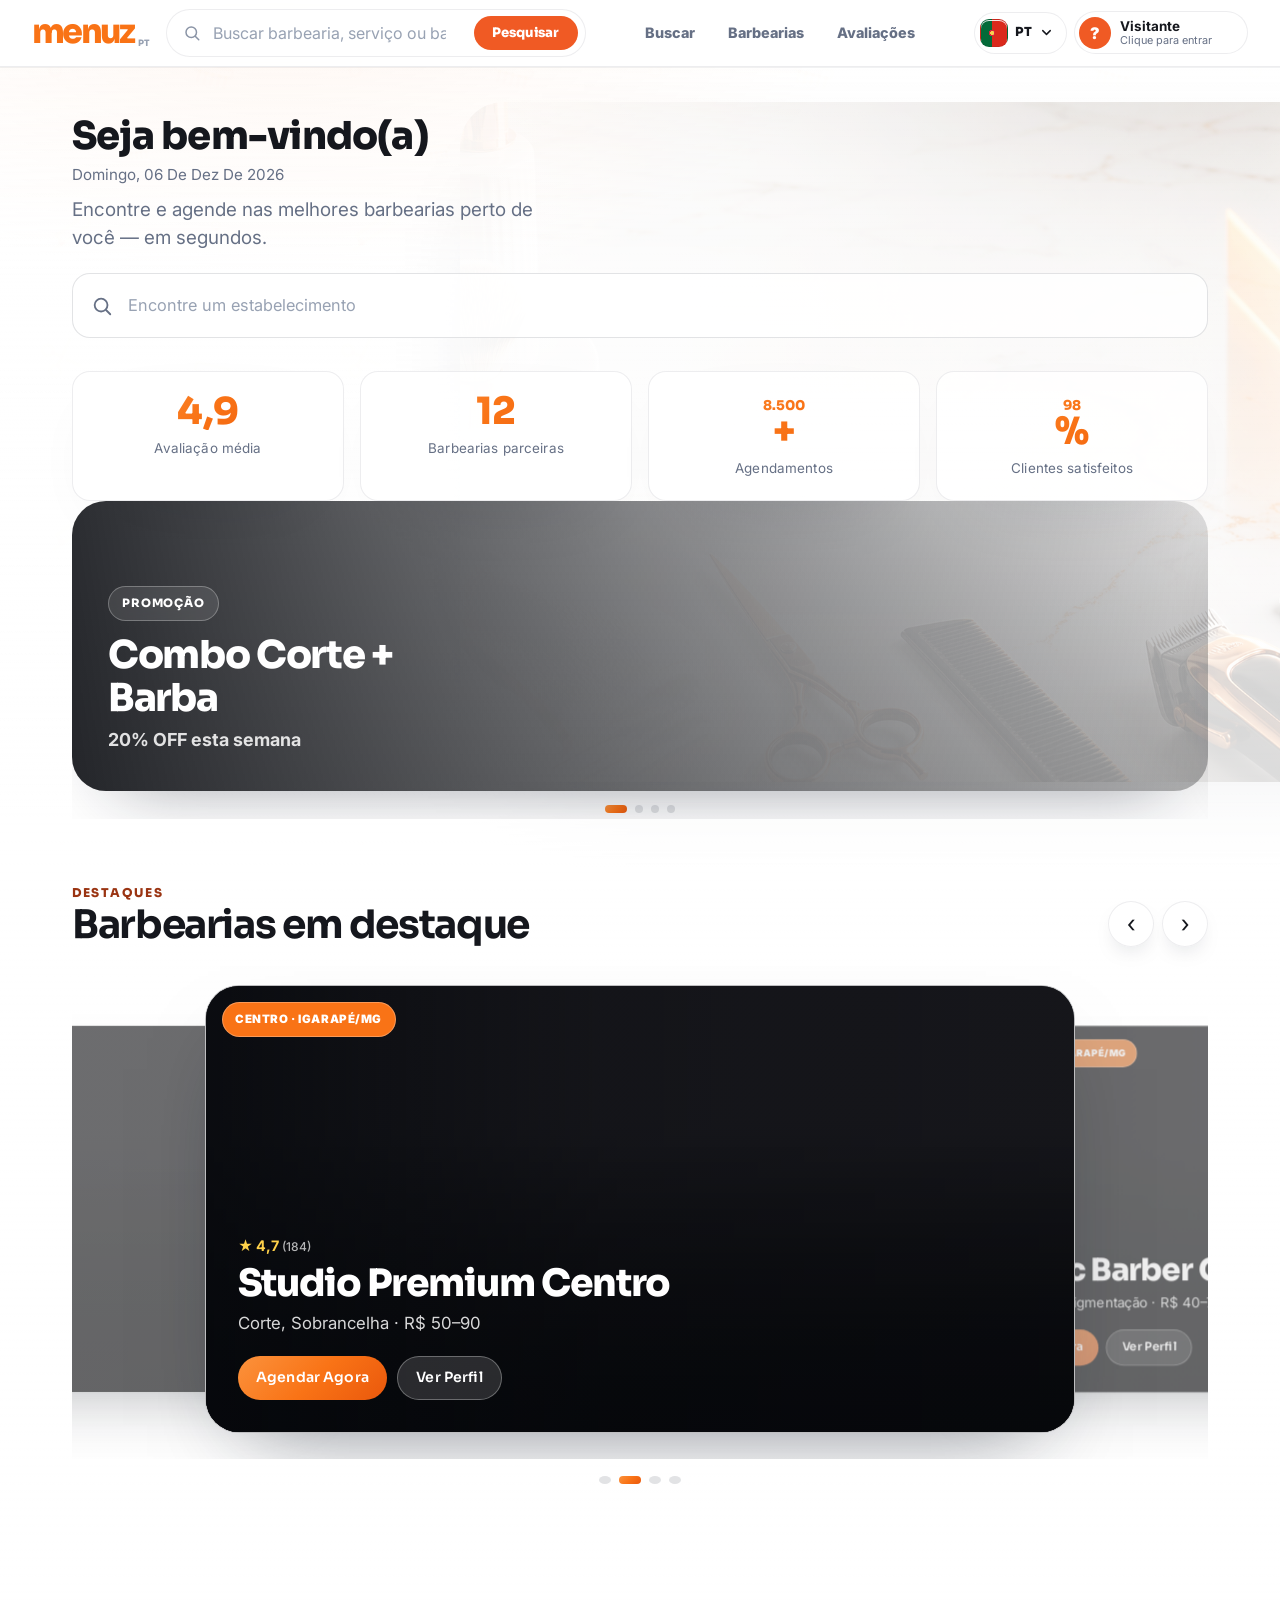
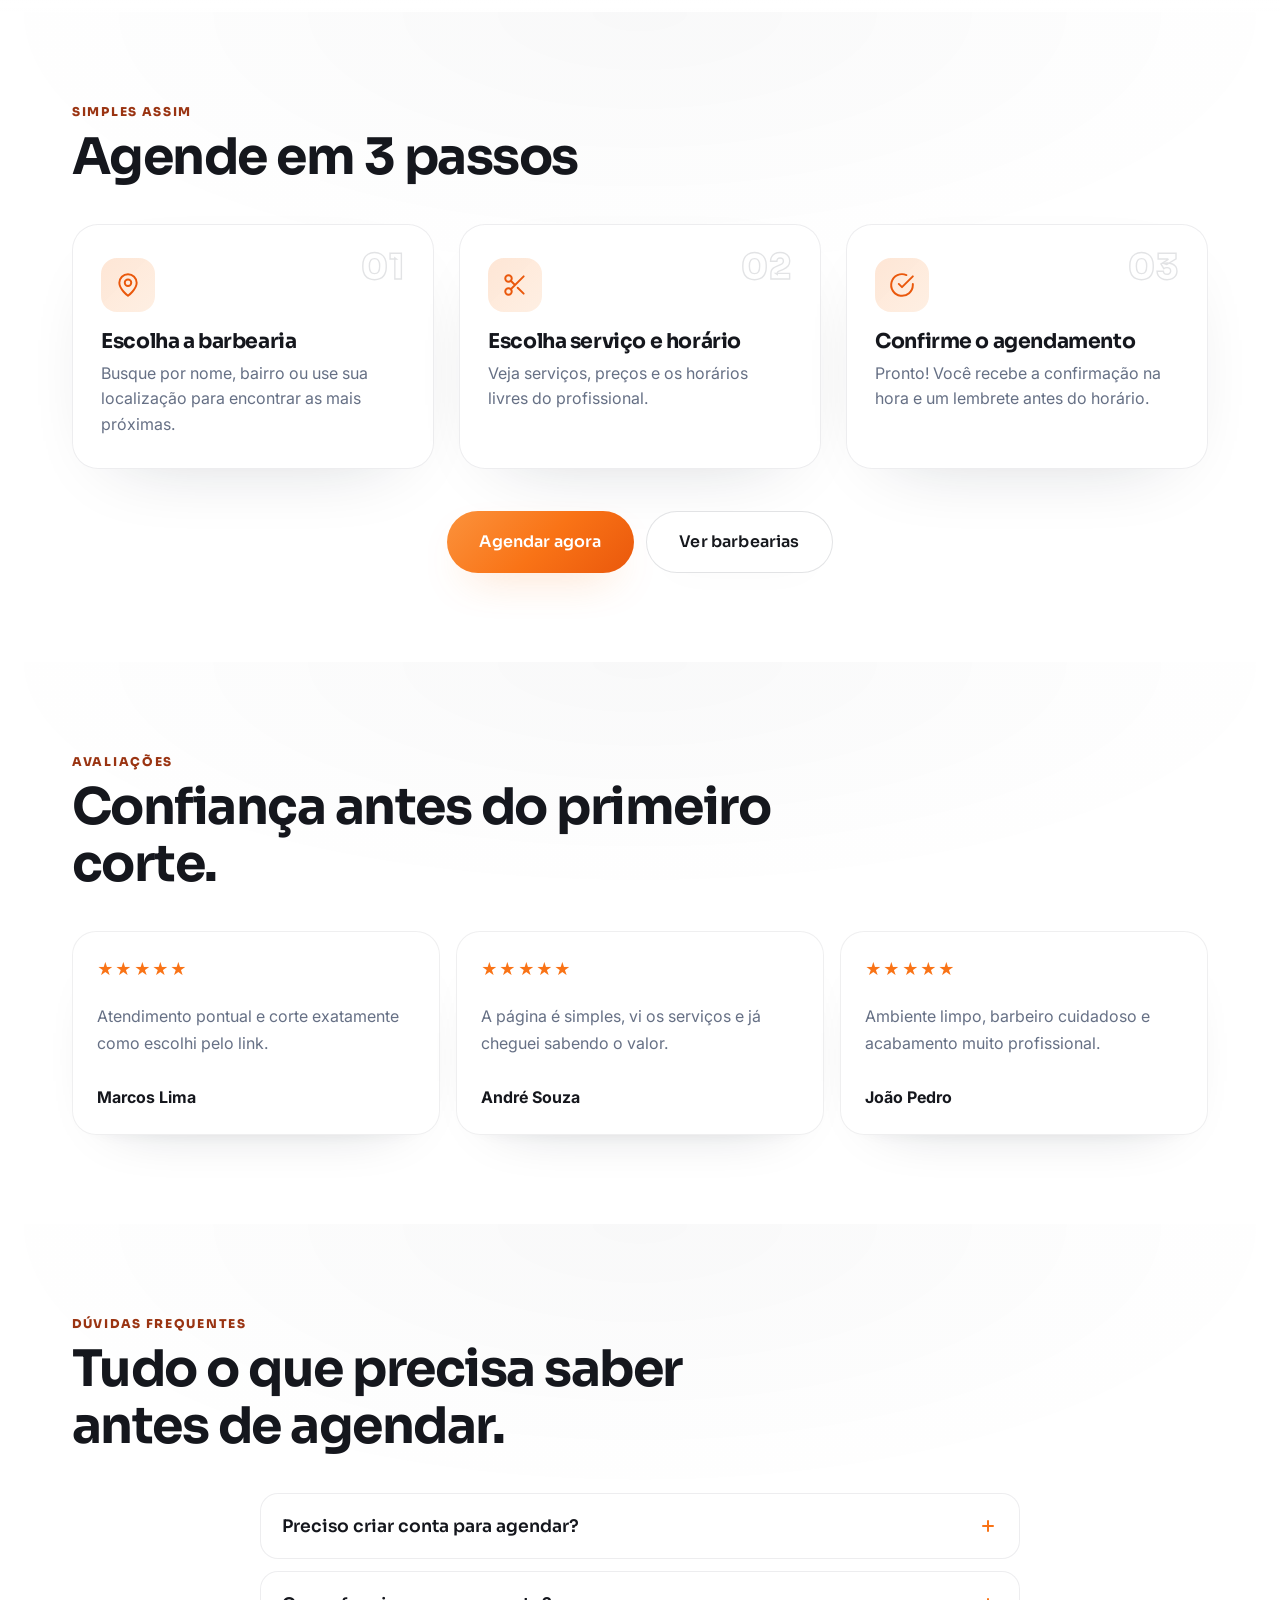
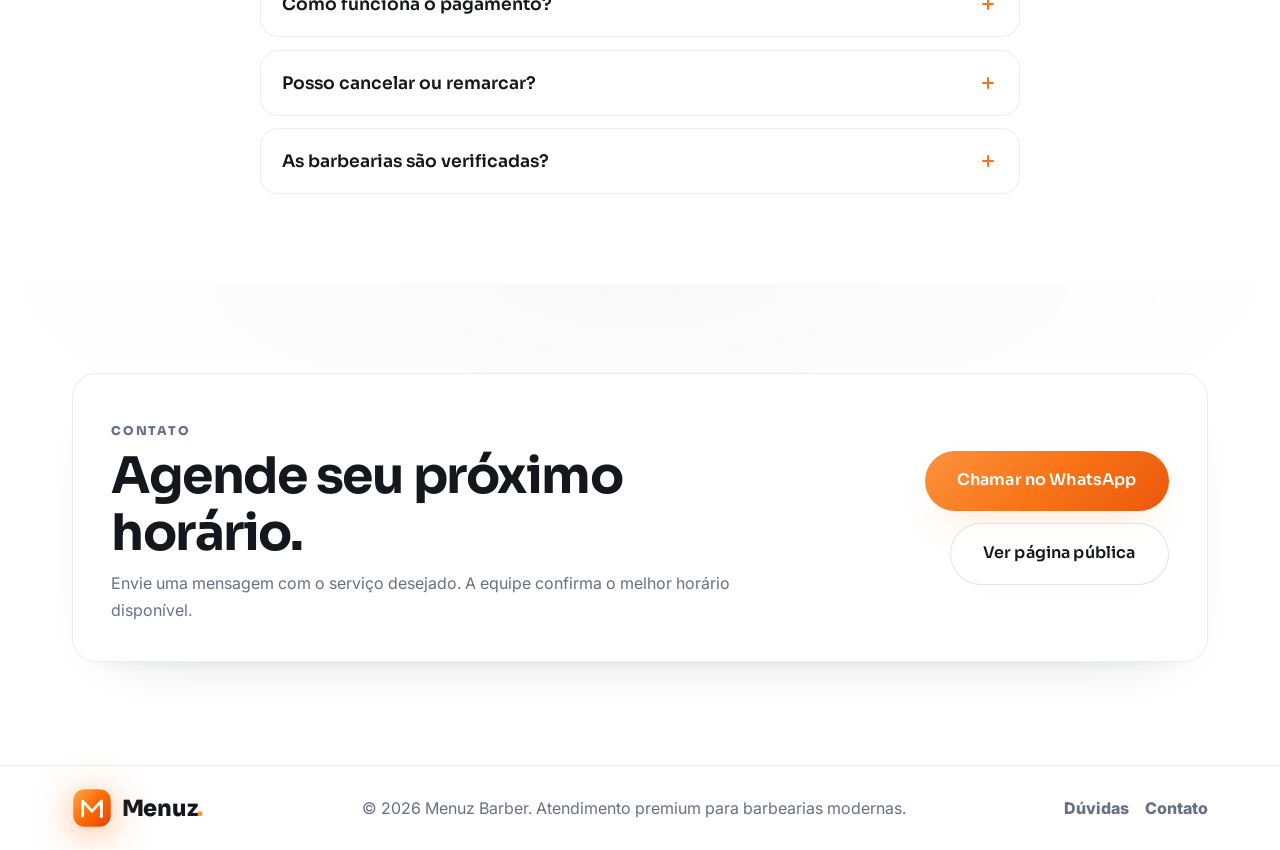
==== commit b2f26b66: "feat: limpeza visual da pagina da barbearia + fundo branco tematico de barbeiro - Botoes de acao (Ag" ====
--- a/index.html
+++ b/index.html
@@ -22,7 +22,7 @@
   <link rel="preconnect" href="https://fonts.googleapis.com">
   <link rel="preconnect" href="https://fonts.gstatic.com" crossorigin>
   <link href="https://fonts.googleapis.com/css2?family=Sora:wght@400;500;600;700;800&family=Inter:wght@400;500;600;700&display=swap" rel="stylesheet">
-  <link rel="stylesheet" href="assets/css/styles.css?v=20260728-12">
+  <link rel="stylesheet" href="assets/css/styles.css?v=20260729-16">
   <script type="application/ld+json">
   {
     "@context": "https://schema.org",
--- a/assets/css/styles.css
+++ b/assets/css/styles.css
@@ -7169,3 +7169,327 @@
   .how__step { transition: none; }
   .how__step:hover { transform: none; }
 }
+
+/* =====================================================================
+   Barra fixa de agendamento (pagina publica da barbearia)
+   ===================================================================== */
+.book-bar {
+  position: fixed;
+  left: 50%;
+  bottom: max(1rem, env(safe-area-inset-bottom));
+  transform: translate(-50%, 180%);
+  width: min(560px, calc(100% - 2rem));
+  display: flex;
+  align-items: center;
+  justify-content: space-between;
+  gap: 1rem;
+  padding: .65rem .65rem .65rem 1.25rem;
+  background: rgba(255,255,255,.92);
+  backdrop-filter: blur(16px) saturate(140%);
+  -webkit-backdrop-filter: blur(16px) saturate(140%);
+  border: 1px solid var(--border-2);
+  border-radius: var(--radius-pill);
+  box-shadow: 0 22px 54px -18px rgba(16,24,40,.42);
+  z-index: 1150;
+  opacity: 0;
+  pointer-events: none;
+  transition: transform .45s var(--ease), opacity .45s var(--ease);
+}
+.book-bar.is-visible {
+  transform: translate(-50%, 0);
+  opacity: 1;
+  pointer-events: auto;
+}
+.book-bar__info { display: flex; flex-direction: column; line-height: 1.2; min-width: 0; }
+.book-bar__info strong { font-family: var(--font-display); font-weight: 700; font-size: .98rem; color: var(--text); }
+.book-bar__info span { font-size: .8rem; color: var(--muted); white-space: nowrap; overflow: hidden; text-overflow: ellipsis; }
+.book-bar .btn { white-space: nowrap; flex: 0 0 auto; padding-inline: 1.35rem; }
+@media (prefers-reduced-motion: reduce) {
+  .book-bar { transition: opacity .3s linear; }
+  .book-bar.is-visible { transform: translate(-50%, 0); }
+}
+
+/* =====================================================================
+   Mini-mapa estatico (pins por GPS, sem dependencias externas)
+   ===================================================================== */
+.geo-map {
+  position: relative;
+  height: clamp(200px, 34vw, 320px);
+  margin-bottom: 1.5rem;
+  border-radius: var(--radius-lg);
+  overflow: hidden;
+  border: 1px solid var(--border);
+  box-shadow: var(--shadow);
+}
+.geo-map__grid {
+  position: absolute;
+  inset: 0;
+  background:
+    repeating-linear-gradient(0deg, transparent 0 38px, rgba(16,24,40,.05) 38px 40px),
+    repeating-linear-gradient(90deg, transparent 0 46px, rgba(16,24,40,.05) 46px 48px),
+    radial-gradient(circle at 28% 22%, rgba(249,115,22,.07), transparent 55%),
+    radial-gradient(circle at 78% 74%, rgba(37,99,235,.06), transparent 55%),
+    linear-gradient(135deg, #F4F6F9, #E9EEF4);
+}
+.geo-map__grid::before,
+.geo-map__grid::after {
+  content: "";
+  position: absolute;
+  background: rgba(16,24,40,.06);
+}
+.geo-map__grid::before { top: -10%; bottom: -10%; left: 38%; width: 12px; transform: rotate(13deg); }
+.geo-map__grid::after { left: -10%; right: -10%; top: 58%; height: 12px; transform: rotate(-7deg); }
+.geo-map__pins { position: absolute; inset: 0; }
+
+.geo-map__pin {
+  position: absolute;
+  transform: translate(-50%, -50%);
+  padding: 0;
+  border: none;
+  background: none;
+  cursor: pointer;
+  z-index: 2;
+}
+.geo-map__pin:hover, .geo-map__pin:focus-visible { z-index: 5; }
+.geo-map__num {
+  display: grid;
+  place-items: center;
+  width: 28px; height: 28px;
+  border-radius: 50%;
+  background: var(--grad);
+  color: #fff;
+  font-family: var(--font-display);
+  font-weight: 700;
+  font-size: .82rem;
+  border: 2px solid #fff;
+  box-shadow: 0 8px 18px -5px rgba(234,88,12,.6);
+  transition: transform .25s var(--ease);
+}
+.geo-map__pin:hover .geo-map__num,
+.geo-map__pin:focus-visible .geo-map__num { transform: scale(1.12); }
+.geo-map__label {
+  position: absolute;
+  bottom: calc(100% + 7px);
+  left: 50%;
+  transform: translateX(-50%);
+  white-space: nowrap;
+  background: rgba(21,23,29,.94);
+  color: #fff;
+  font-size: .72rem;
+  font-weight: 500;
+  padding: .3rem .55rem;
+  border-radius: 8px;
+  opacity: 0;
+  pointer-events: none;
+  transition: opacity .2s var(--ease);
+}
+.geo-map__pin:hover .geo-map__label,
+.geo-map__pin:focus-visible .geo-map__label { opacity: 1; }
+
+.geo-map__me {
+  position: absolute;
+  transform: translate(-50%, -50%);
+  display: grid;
+  place-items: center;
+  z-index: 3;
+}
+.geo-map__me i {
+  width: 16px; height: 16px;
+  border-radius: 50%;
+  background: #2563EB;
+  border: 3px solid #fff;
+  box-shadow: 0 0 0 6px rgba(37,99,235,.18);
+  animation: geoPulse 2s ease-out infinite;
+}
+.geo-map__me b {
+  position: absolute;
+  top: calc(100% + 3px);
+  font-size: .68rem;
+  font-weight: 600;
+  color: #1D4ED8;
+  background: rgba(255,255,255,.85);
+  padding: 0 .35rem;
+  border-radius: 6px;
+  white-space: nowrap;
+}
+@keyframes geoPulse {
+  0%   { box-shadow: 0 0 0 0 rgba(37,99,235,.35); }
+  70%  { box-shadow: 0 0 0 14px rgba(37,99,235,0); }
+  100% { box-shadow: 0 0 0 0 rgba(37,99,235,0); }
+}
+.shop-card.is-highlight { animation: cardPulse 1.5s var(--ease); }
+@keyframes cardPulse {
+  0%   { box-shadow: 0 0 0 0 rgba(249,115,22,.55); }
+  100% { box-shadow: 0 0 0 16px rgba(249,115,22,0); }
+}
+@media (prefers-reduced-motion: reduce) {
+  .geo-map__me i { animation: none; }
+  .shop-card.is-highlight { animation: none; }
+  .geo-map__num { transition: none; }
+}
+
+/* =====================================================================
+   Destaque da barbearia mais proxima (quando ha GPS)
+   ===================================================================== */
+.shop-card--nearest {
+  box-shadow: 0 0 0 2px var(--brand), 0 26px 60px -30px rgba(249,115,22,.55), var(--shadow);
+}
+.shop-card__nearest {
+  position: absolute;
+  left: .7rem;
+  bottom: .7rem;
+  display: inline-flex;
+  align-items: center;
+  gap: .3rem;
+  padding: .34rem .62rem;
+  border-radius: var(--radius-pill);
+  background: var(--grad);
+  color: #fff;
+  font-size: .72rem;
+  font-weight: 700;
+  letter-spacing: .01em;
+  box-shadow: 0 8px 18px -6px rgba(234,88,12,.7);
+  z-index: 2;
+}
+.geo-map__pin.is-nearest .geo-map__num {
+  width: 34px;
+  height: 34px;
+  font-size: .92rem;
+  box-shadow: 0 0 0 4px rgba(249,115,22,.22), 0 10px 22px -4px rgba(234,88,12,.7);
+}
+
+/* =====================================================================
+   Fundo branco com tematica de barbeiro (padrao SVG leve)
+   ===================================================================== */
+body.premium-barber-page::before {
+  background:
+    radial-gradient(900px 380px at 18% -4%, rgba(249,115,22,.06), transparent 70%),
+    url("../img/barber-pattern.svg") 0 0 / 300px 300px repeat,
+    #ffffff;
+}
+body.public-premium-profile {
+  background-color: #ffffff;
+  background-image:
+    radial-gradient(760px 340px at 85% 0%, rgba(249,115,22,.05), transparent 70%),
+    url("../img/barber-pattern.svg");
+  background-size: auto, 300px 300px;
+  background-repeat: no-repeat, repeat;
+  background-attachment: scroll, scroll;
+}
+
+/* =====================================================================
+   Refinamento da pagina publica da barbearia
+   alinhamento + contraste dos botoes + menos poluicao (2026-07-29)
+   ===================================================================== */
+
+/* Mais respiracao entre seccoes */
+.public-premium-profile .public-main { gap: clamp(1.1rem, 2.2vw, 1.7rem); }
+
+/* Esconder blocos meta/orientados ao barbeiro (o cliente so quer agendar) */
+.public-premium-profile .client-link-panel,
+.public-premium-profile .booking-steps { display: none !important; }
+
+/* Achatar cartao-dentro-de-cartao nas grelhas simples */
+.public-premium-profile .quick-service-grid,
+.public-premium-profile .public-barbers {
+  background: transparent;
+  border: none;
+  box-shadow: none;
+  backdrop-filter: none;
+  -webkit-backdrop-filter: none;
+  padding: 0;
+}
+
+/* CTA unico, solido e com contraste (corrige os botoes "lavados") */
+.public-premium-profile .quick-service-grid a,
+.public-premium-profile .plan-options button,
+.public-premium-profile .public-barbers button,
+.public-premium-profile .quick-cuts-grid button {
+  display: inline-flex;
+  align-items: center;
+  justify-content: center;
+  border: none;
+  cursor: pointer;
+  background: var(--grad);
+  color: #fff;
+  font-family: var(--font-body);
+  font-weight: 700;
+  font-size: .85rem;
+  line-height: 1;
+  padding: .62rem 1.15rem;
+  border-radius: var(--radius-pill);
+  box-shadow: 0 12px 24px -12px rgba(234,88,12,.6);
+  text-decoration: none;
+  transition: transform .25s var(--ease), box-shadow .25s var(--ease), filter .25s var(--ease);
+}
+.public-premium-profile .quick-service-grid a:hover,
+.public-premium-profile .plan-options button:hover,
+.public-premium-profile .public-barbers button:hover,
+.public-premium-profile .quick-cuts-grid button:hover {
+  transform: translateY(-2px);
+  filter: brightness(1.04);
+  box-shadow: 0 16px 30px -12px rgba(234,88,12,.66);
+  background: var(--grad);
+  color: #fff;
+}
+
+/* Cartoes de servico: coluna alinhada, CTA sempre no fundo */
+.public-premium-profile .quick-service-grid article {
+  display: flex;
+  flex-direction: column;
+  gap: .35rem;
+  border: 1px solid rgba(17,24,39,.08);
+  border-radius: 16px;
+  background: #fff;
+  padding: 1.15rem;
+  box-shadow: 0 20px 44px -34px rgba(16,24,40,.35);
+}
+.public-premium-profile .quick-service-grid article strong {
+  font-family: var(--font-display);
+  font-size: 1.04rem;
+  color: #15171D;
+}
+.public-premium-profile .quick-service-grid article span {
+  flex: 1 1 auto;
+  color: var(--muted);
+  font-size: .86rem;
+  line-height: 1.45;
+}
+.public-premium-profile .quick-service-grid a { align-self: flex-start; margin-top: .7rem; }
+
+/* Planos: alinhados, CTA no fundo */
+.public-premium-profile .plan-options article {
+  display: flex;
+  flex-direction: column;
+  gap: .55rem;
+  border-radius: 16px;
+  padding: 1.3rem;
+}
+.public-premium-profile .plan-options p { flex: 1 1 auto; }
+.public-premium-profile .plan-options button { align-self: flex-start; margin-top: .5rem; }
+
+/* Barbeiros: avatar | texto | CTA numa linha limpa e alinhada */
+.public-premium-profile .public-barbers article {
+  display: flex;
+  align-items: center;
+  gap: 1rem;
+  border: 1px solid rgba(17,24,39,.08);
+  border-radius: 16px;
+  background: #fff;
+  padding: 1rem 1.15rem;
+  box-shadow: 0 20px 44px -34px rgba(16,24,40,.35);
+}
+.public-premium-profile .public-barbers article > div { flex: 0 0 auto; border-radius: 12px; }
+.public-premium-profile .public-barbers article p { flex: 1 1 auto; min-width: 0; }
+.public-premium-profile .public-barbers button { flex: 0 0 auto; }
+
+/* Vitrine de produtos: tile mais cheio e intencional */
+.public-premium-profile .public-product-card { border-radius: 16px; }
+.public-premium-profile .public-product-card__image {
+  min-height: 88px;
+  border-radius: 12px;
+  background: linear-gradient(135deg, rgba(249,115,22,.15), rgba(251,146,60,.05));
+  color: var(--brand-deep);
+  font-size: 1.28rem;
+  letter-spacing: .14em;
+}
